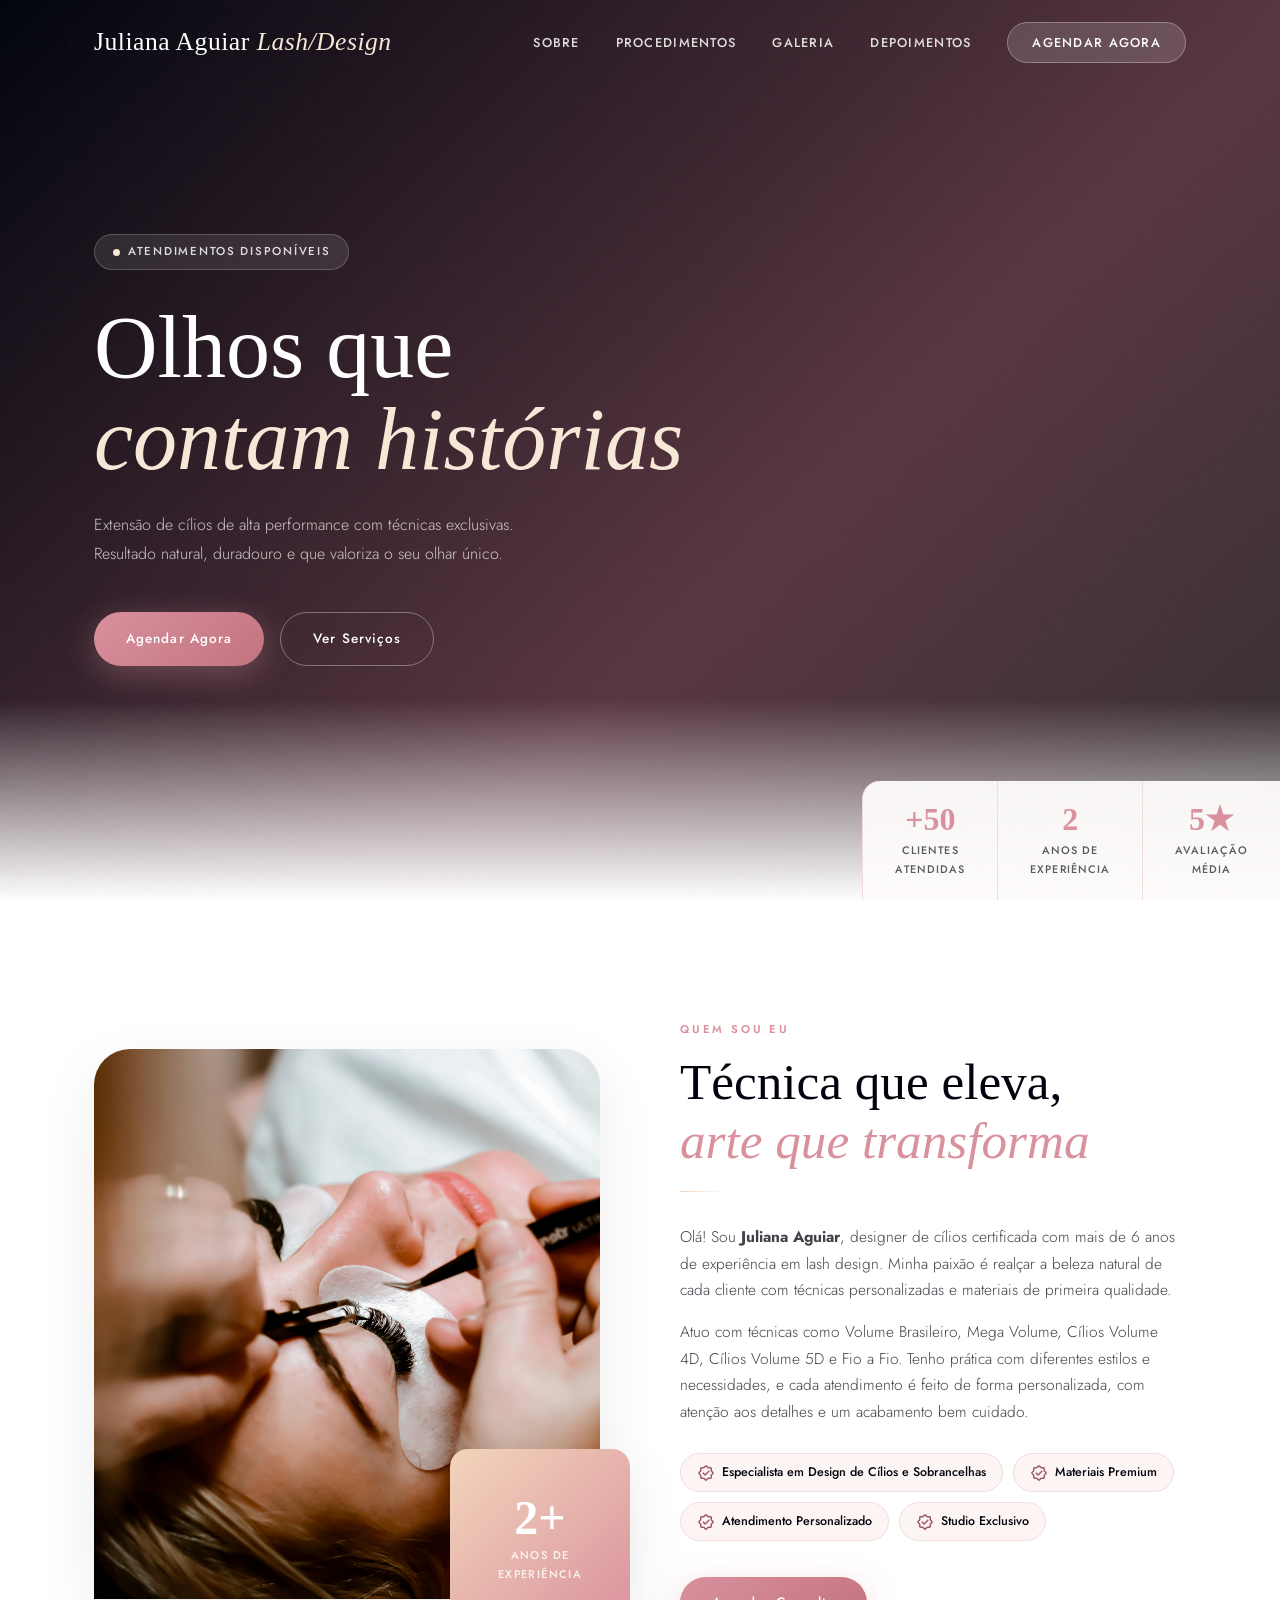
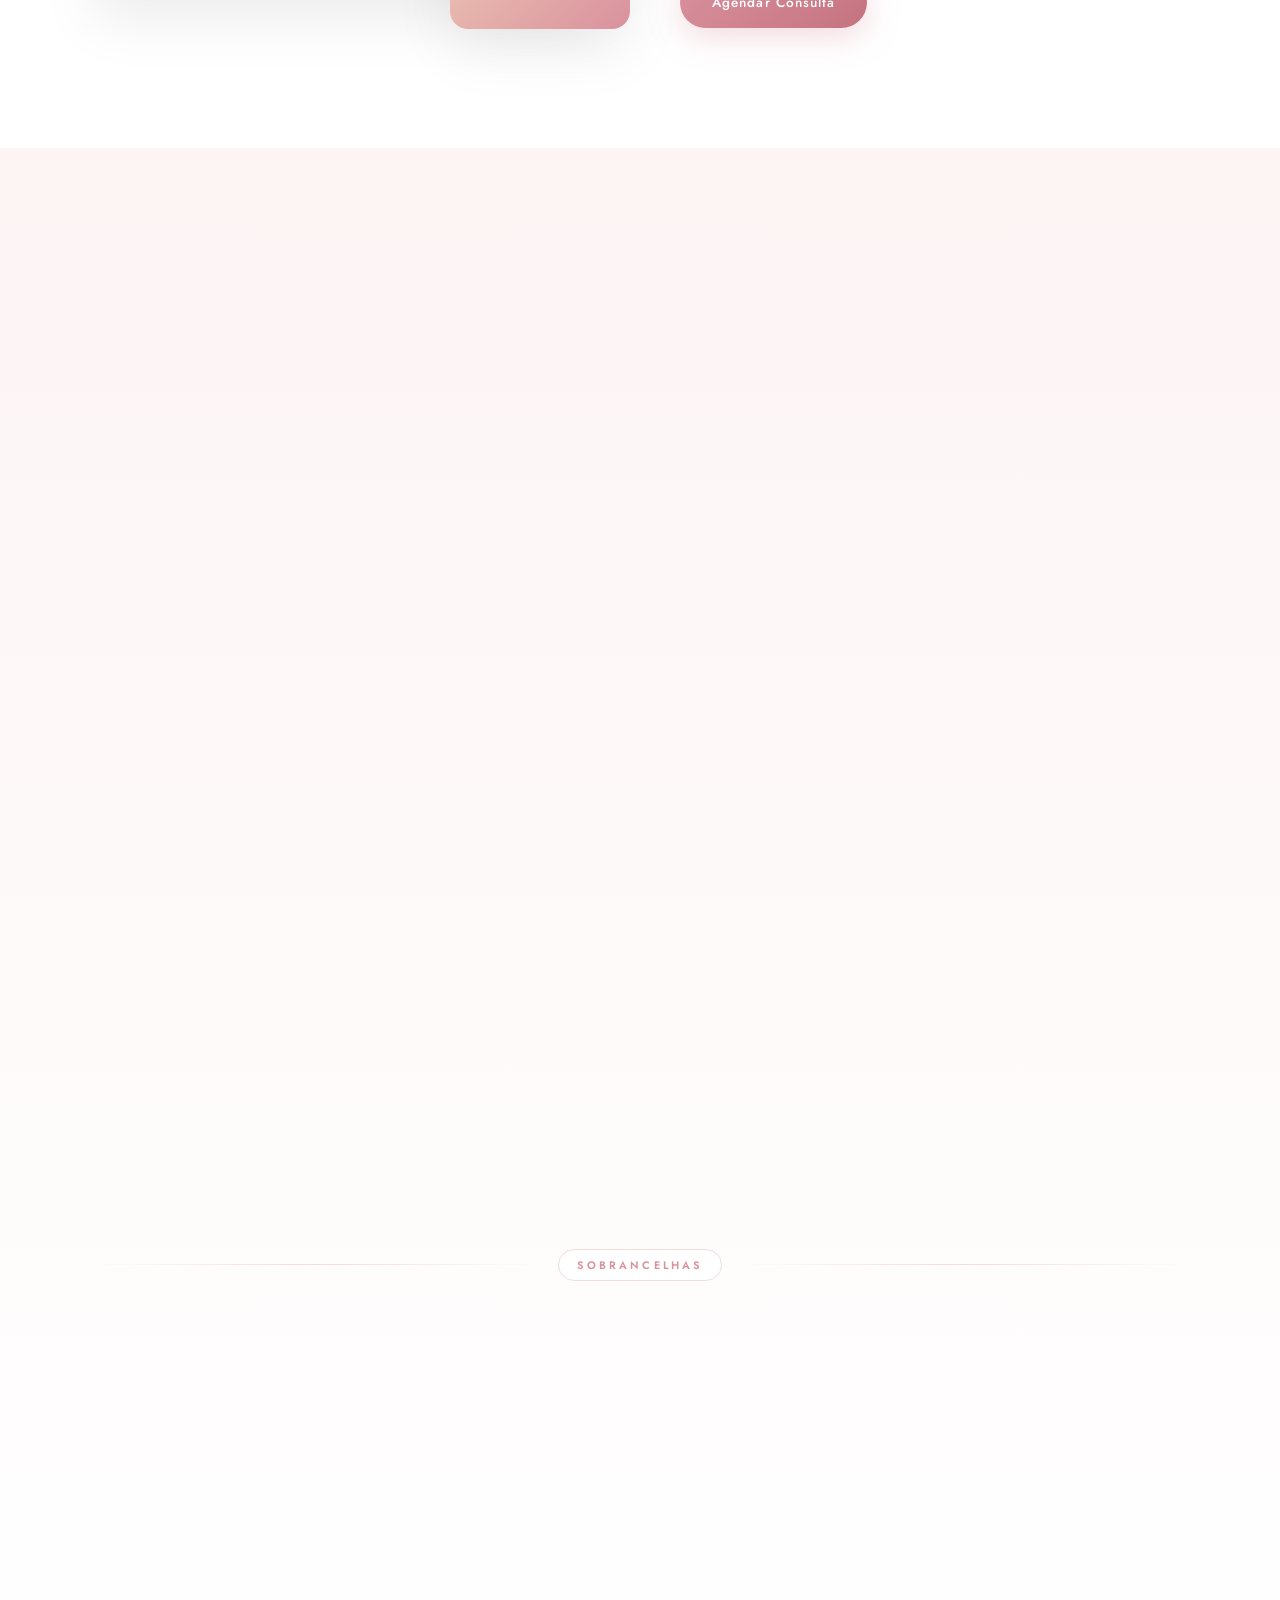
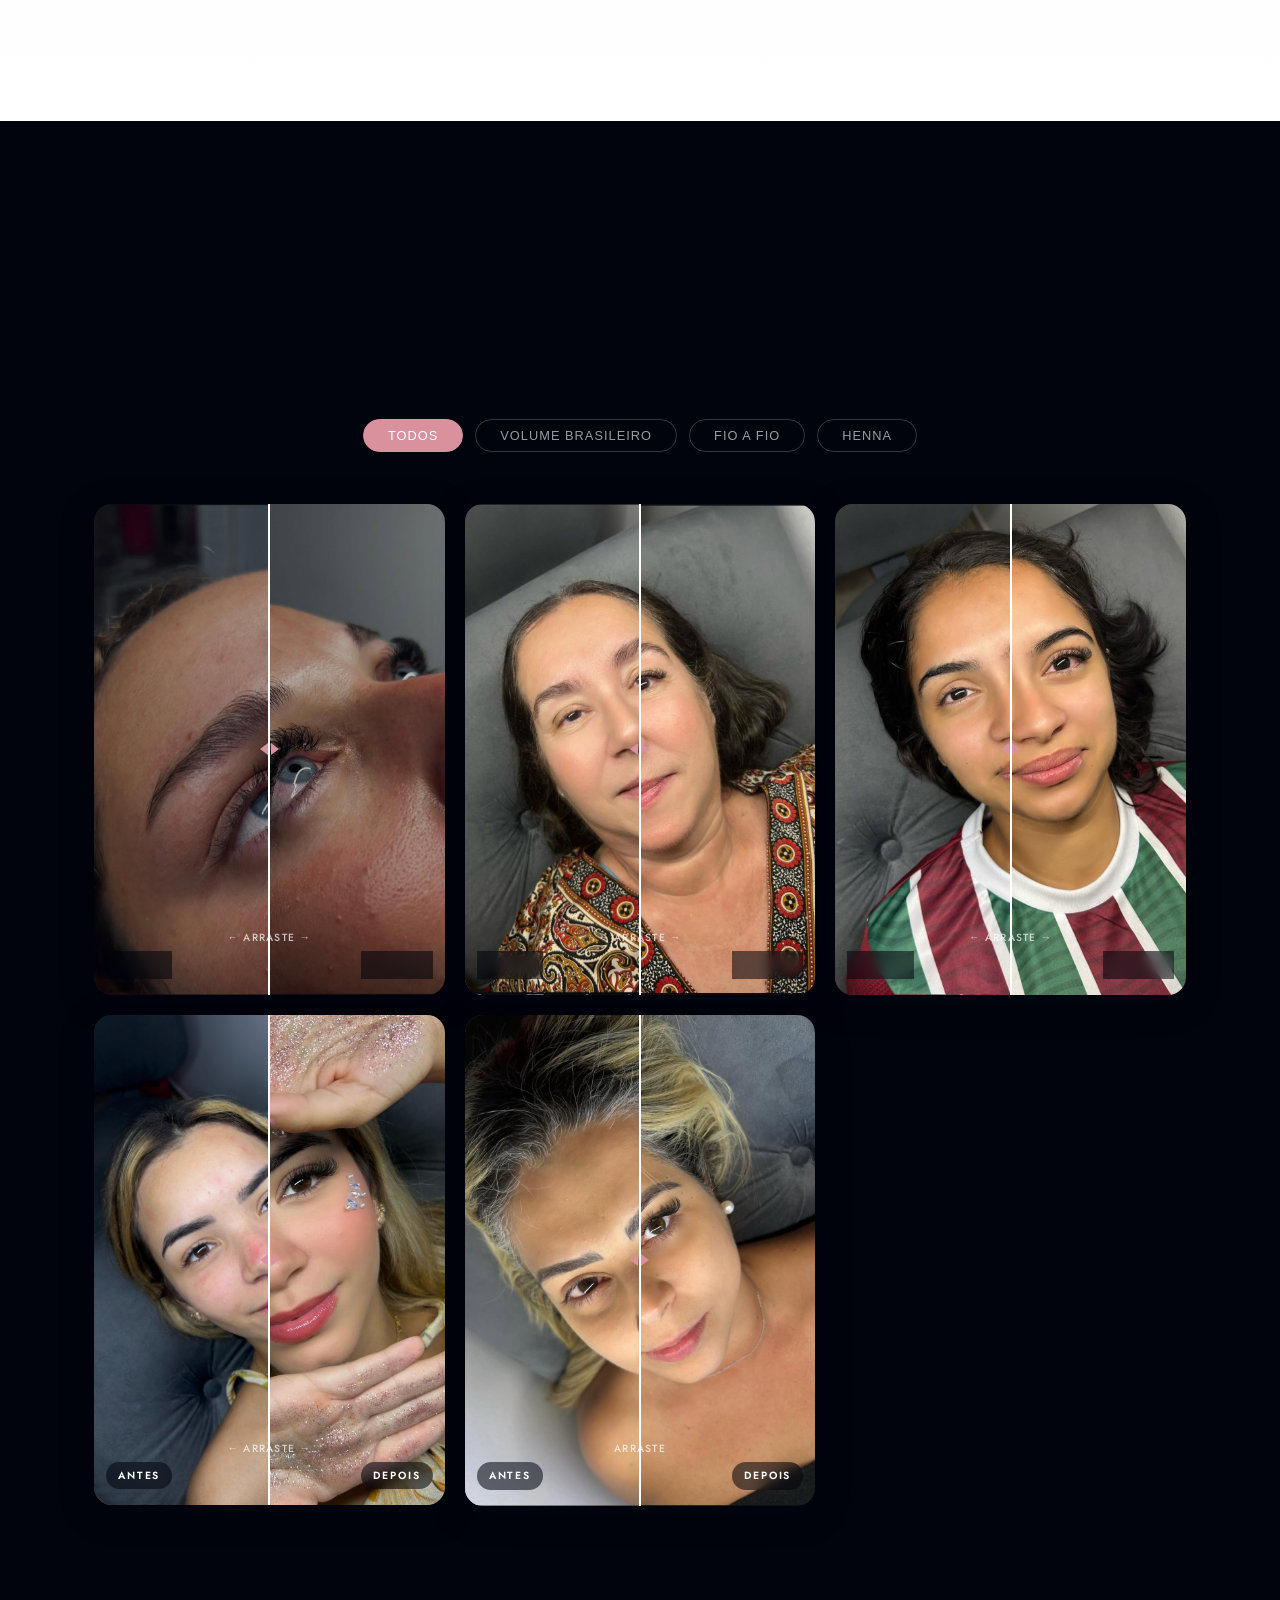
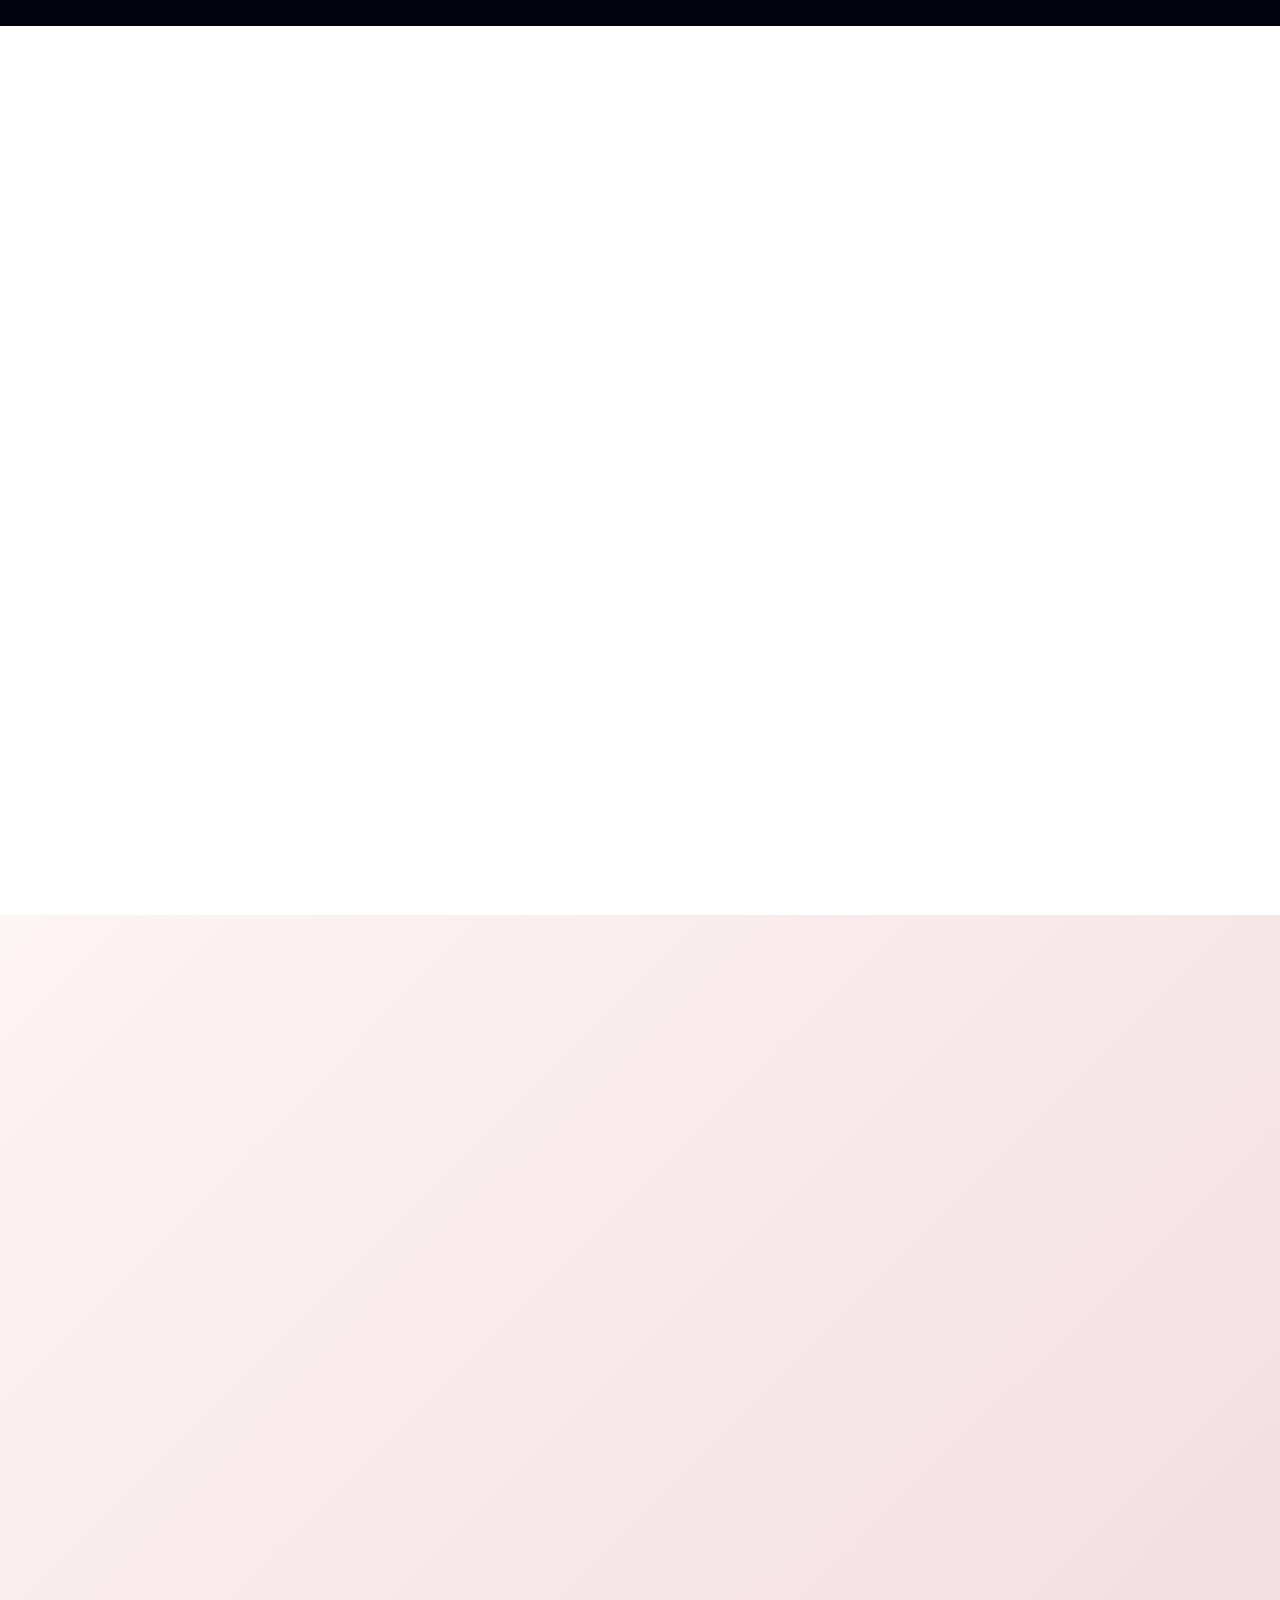
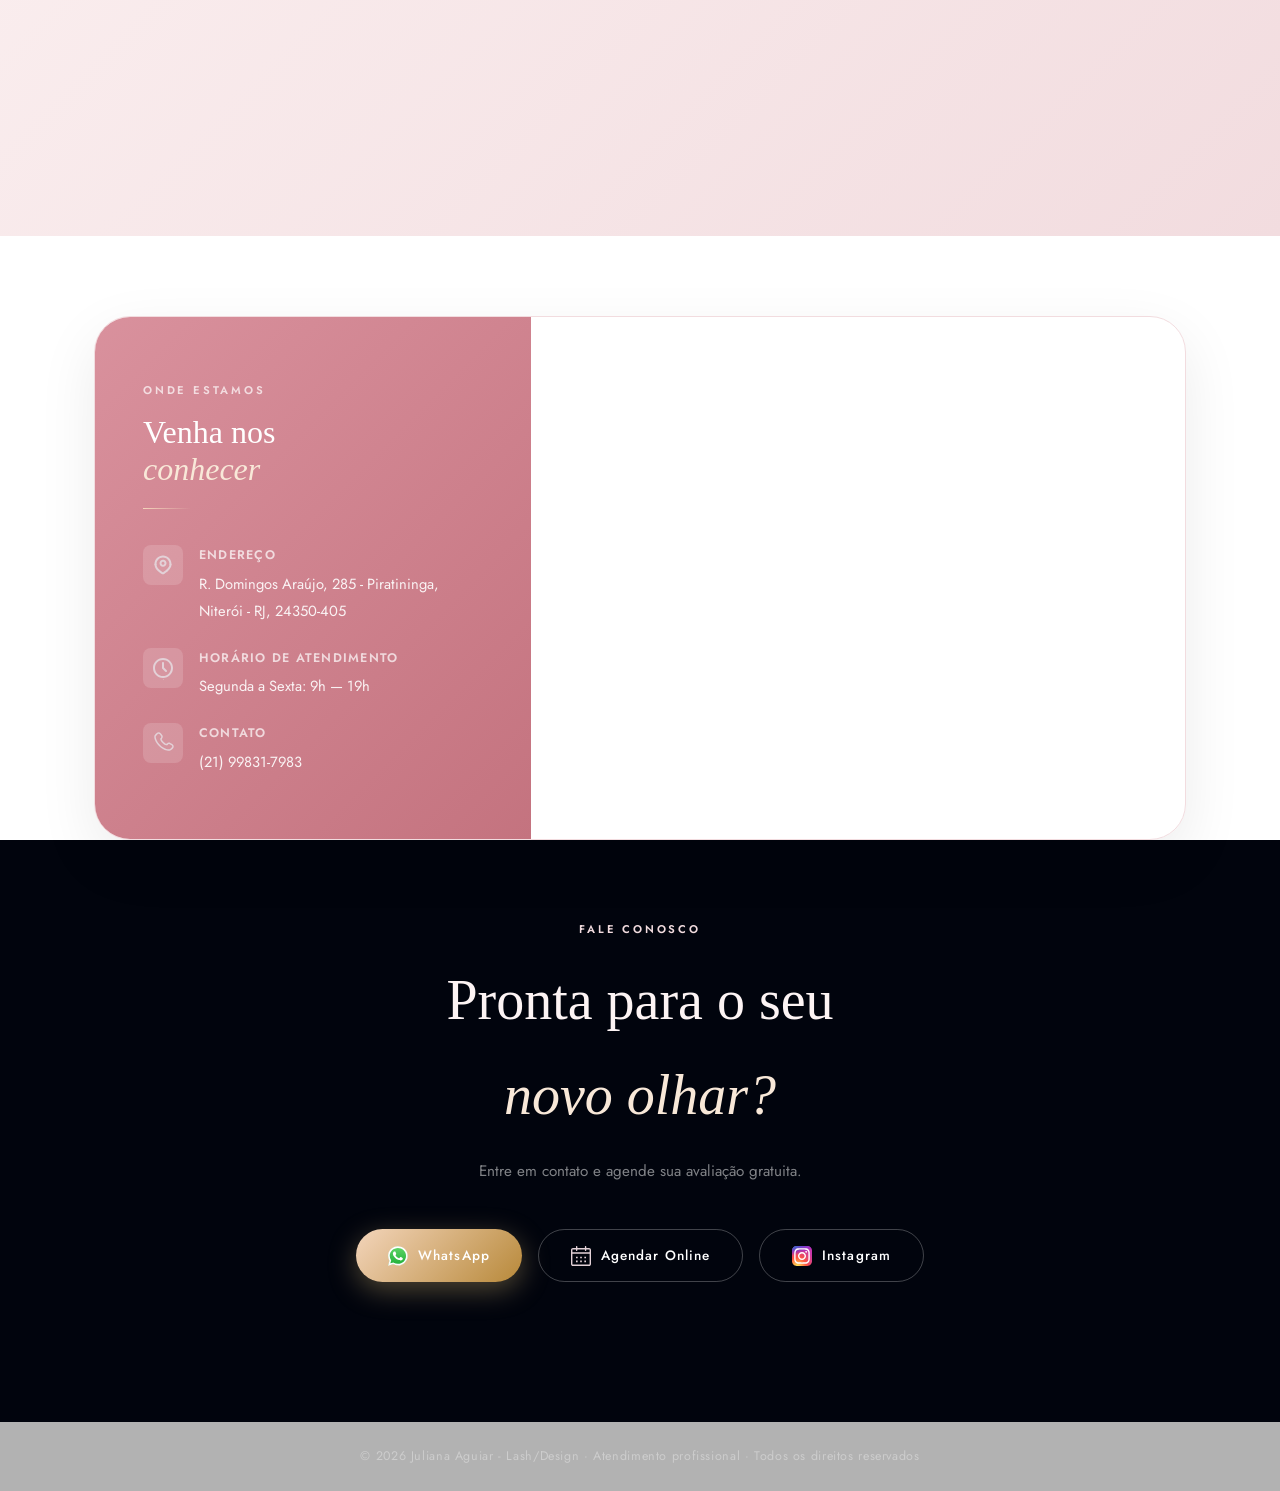
==== index.html @ aa2259b9 "Posicionando arquivos na raiz do projeto" ====
<!DOCTYPE html>
<html lang="pt-BR">
<head>
  <meta charset="UTF-8" />
  <meta name="viewport" content="width=device-width, initial-scale=1.0" />

  <!-- SEO Básico -->
  <title>Juliana Aguiar - Lash/Design</title>
  <meta name="description" content="Especialista em lash design premium. Extensão de cílios com técnicas avançadas, atendimento personalizado e resultados naturais e duradouros. Agende agora." />
  <meta name="keywords" content="extensão de cílios, lash design, lash lift, volume brasileiro, fio a fio, designer de cílios, São Paulo" />
  <meta name="author" content="Juliana Aguiar" />

  <!-- Open Graph -->
  <meta property="og:title" content="Juliana Aguiar - Lash/Design" />
  <meta property="og:description" content="Desperte o melhor dos seus olhares. Técnicas avançadas, resultado natural e duradouro." />
  <meta property="og:type" content="website" />

  <!-- Favicon emoji -->
  <link rel="icon" href="assets/favicon/logo.png" type="image/x-icon">


  <!-- Styles -->
  <link rel="stylesheet" href="styles.css" />
</head>
<body>

  <!-- =========================================================
       NAVIGATION
  ========================================================== -->
  <nav id="navbar" role="navigation" aria-label="Menu principal">
    <div class="container">
      <div class="nav-inner">

        <a href="#hero" class="nav-logo" aria-label="Juliana Aguiar - Início">
          Juliana Aguiar <span>Lash/Design</span>
        </a>

        <!-- Desktop links -->
        <ul class="nav-links" role="list">
          <li><a href="#sobre">Sobre</a></li>
          <li><a href="#procedimentos">Procedimentos</a></li>
          <li><a href="#galeria">Galeria</a></li>
          <li><a href="#depoimentos">Depoimentos</a></li>
          <li><a href="#agendamento" class="nav-cta">Agendar Agora</a></li>
        </ul>

        <!-- Hamburger -->
        <button class="nav-hamburger" aria-label="Abrir menu" aria-expanded="false" id="hamburger">
          <span></span>
          <span></span>
          <span></span>
        </button>

      </div>
    </div>
  </nav>

  <!-- Mobile menu overlay -->
  <nav class="nav-mobile" id="navMobile" aria-label="Menu mobile" role="dialog">
    <a href="#sobre" class="mobile-link">Sobre</a>
    <a href="#procedimentos" class="mobile-link">Procedimentos</a>
    <a href="#galeria" class="mobile-link">Galeria</a>
    <a href="#depoimentos" class="mobile-link">Depoimentos</a>
    <a href="#agendamento" class="mobile-link">Agendar</a>
    <a href="#contato" class="mobile-link">Contato</a>
  </nav>

  <!-- =========================================================
       HERO
  ========================================================== -->
  <section id="hero" role="banner">
    <div class="hero-bg" aria-hidden="true"></div>

    <div class="container" style="width:100%">
      <div class="hero-content">

        <div class="hero-badge">
          <span class="hero-badge-dot" aria-hidden="true"></span>
          <span>Atendimentos disponíveis</span>
        </div>

        <h1 class="hero-title">
          Olhos que
          <em>contam histórias</em>
        </h1>

        <p class="hero-sub">
          Extensão de cílios de alta performance com técnicas exclusivas.
          Resultado natural, duradouro e que valoriza o seu olhar único.
        </p>

        <div class="hero-actions">
          <a href="#agendamento" class="btn btn-primary">
             Agendar Agora
          </a>
          <a href="#procedimentos" class="btn btn-outline" style="color:#fff;border-color:rgba(255,255,255,0.35)">
            Ver Serviços
          </a>
        </div>
      </div>
    </div>

    <!-- Stats -->
    <div class="hero-stats" aria-label="Números da profissional">
      <div class="hero-stat">
        <span class="hero-stat-num">+50</span>
        <span class="hero-stat-label">Clientes<br>Atendidas</span>
      </div>
      <div class="hero-stat">
        <span class="hero-stat-num">2</span>
        <span class="hero-stat-label">Anos de<br>Experiência</span>
      </div>
      <div class="hero-stat">
        <span class="hero-stat-num">5★</span>
        <span class="hero-stat-label">Avaliação<br>Média</span>
      </div>
    </div>
  </section>
      
  <!-- =========================================================
       SOBRE
  ========================================================== -->
  <section id="sobre" aria-labelledby="sobre-title">
    <div class="container">
      <div class="about-grid">

        <!-- Image -->
        <div class="about-image-wrap reveal-left">
          <img
            class="about-img-main"
            src="assets/images/hayley-kim-studios-sRSRuxkOuzI-unsplash.jpg"
            alt="Procedimento de extensão de cílios"
            loading="lazy"
            onerror="this.style.background='linear-gradient(135deg,#E8B4C0,#EDE1D8)';this.removeAttribute('src')"
          />
          <div class="about-img-accent" aria-label="6 anos de experiência">
            <span class="num">2+</span>
            <span class="lbl">Anos de<br>Experiência</span>
          </div>
        </div>

        <!-- Text -->
        <div class="about-text reveal-right">
          <span class="section-label">Quem sou eu</span>
          <h2 class="section-title" id="sobre-title">
            Técnica que eleva,<br><em>arte que transforma</em>
          </h2>
          <div class="gold-line"></div>
          <p>
            Olá! Sou <strong>Juliana Aguiar</strong>, designer de cílios certificada com mais de 6 anos
            de experiência em lash design. Minha paixão é realçar a beleza natural de cada cliente
            com técnicas personalizadas e materiais de primeira qualidade.
          </p>
          <p>
            Atuo com técnicas como Volume Brasileiro, Mega Volume, Cílios Volume 4D, Cílios Volume 5D e Fio a Fio.
            Tenho prática com diferentes estilos e necessidades, e cada atendimento é feito de forma personalizada,
            com atenção aos detalhes e um acabamento bem cuidado.
          </p>

          <div class="about-badges">
            <span class="about-badge">
              <span class="about-badge-icon">
                <img src="assets/icons/certificate.svg" alt="Certificada">
              </span>
              Especialista em Design de Cílios e Sobrancelhas
            </span>

            <span class="about-badge">
              <span class="about-badge-icon">
                <img src="assets/icons/certificate.svg" alt="Vegano">
              </span>
              Materiais Premium
            </span>

            <span class="about-badge">
              <span class="about-badge-icon">
                <img src="assets/icons/certificate.svg" alt="Premium">
              </span>
              Atendimento Personalizado
            </span>

            <span class="about-badge">
              <span class="about-badge-icon">
                <img src="assets/icons/certificate.svg" alt="Localização">
              </span>
              Studio Exclusivo
            </span>
          </div>

          <a href="#agendamento" class="btn btn-primary">
            Agendar Consulta
          </a>
        </div>

      </div>
    </div>
  </section>

  <!-- =========================================================
       PROCEDIMENTOS
  ========================================================== -->
  <section id="procedimentos" aria-labelledby="proc-title">
    <div class="container">

      <div class="procedures-header reveal">
        <span class="section-label">Serviços</span>
        <h2 class="section-title" id="proc-title">
          Técnicas que<br><em>revelam beleza</em>
        </h2>
        <div class="gold-line center"></div>
        <p style="color:var(--muted);font-size:.93rem">
          Cada serviço é adaptado ao seu tipo de cílio e ao resultado que você deseja.
        </p>
      </div>

      <div class="procedures-grid">

        <!-- Card 1 -->
        <article class="proc-card reveal delay-1">
          <span class="proc-icon">🪄</span>
          <h3 class="proc-name">Fio a Fio</h3>
          <p class="proc-desc">
            Um fio em cada cílio natural, proporcionando alongamento sutil e acabamento natural.
          </p>
          <span class="proc-duration">⏱ 90 — 120 min</span>
          <span class="proc-price"><small>A partir de</small> R$ 80</span>
        </article>

        <!-- Card 2 — Destaque -->
        <article class="proc-card featured reveal delay-2">
          <span class="proc-icon">🌟</span>
          <h3 class="proc-name">Volume Brasileiro</h3>
          <p class="proc-desc">
            Leques leves que criam volume na medida certa, com efeito natural e elegante.
          </p>
          <span class="proc-duration">⏱ 120 — 150 min</span>
          <span class="proc-price"><small>A partir de</small> R$ 90</span>
        </article>

        <!-- Card 3 -->
        <article class="proc-card reveal delay-3">
          <span class="proc-icon">✨</span>
          <h3 class="proc-name">Cílios Volume 4D</h3>
          <p class="proc-desc">
            Técnica 4D que cria mais volume sem pesar, deixando o olhar mais expressivo.
          </p>
          <span class="proc-duration">⏱ 150 — 180 min</span>
          <span class="proc-price"><small>A partir de</small> R$ 110</span>
        </article>

        <!-- Card 4 -->
        <article class="proc-card reveal delay-2">
          <span class="proc-icon">🌿</span>
          <h3 class="proc-name">Cílios Volume 5D</h3>
          <p class="proc-desc">
            Leques 5D que proporcionam mais volume e definição, mantendo leveza e conforto.
          </p>
          <span class="proc-duration">⏱ 60 — 80 min</span>
          <span class="proc-price"><small>A partir de</small> R$ 120</span>
        </article>

                <!-- ── Divisor: Sobrancelhas ── -->
        <div class="proc-separator" aria-hidden="true">
          <div class="proc-separator-line"></div>
          <span class="proc-separator-label">Sobrancelhas</span>
          <div class="proc-separator-line"></div>
        </div>

        <!-- Card 5 -->
        <article class="proc-card reveal delay-3">
          <span class="proc-icon">🔄</span>
          <h3 class="proc-name">Design Simples</h3>
          <p class="proc-desc">
            Modelagem e limpeza das sobrancelhas para um visual natural e bem definido.
          </p>
          <span class="proc-duration">⏱ 60 — 90 min</span>
          <span class="proc-price"><small>A partir de</small> R$ 30</span>
        </article>

        <!-- Card 6 -->
        <article class="proc-card reveal delay-4">
          <span class="proc-icon">🖤</span>
          <h3 class="proc-name">Design com henna</h3>
          <p class="proc-desc">
            Aplicação de henna para preencher falhas e realçar o formato das sobrancelhas.
          </p>
          <span class="proc-duration">⏱ 30 — 45 min</span>
          <span class="proc-price"><small>A partir de</small> R$ 40</span>
        </article>

      </div>
    </div>
  </section>

  <!-- =========================================================
       GALERIA
  ========================================================== -->
  <section id="galeria" aria-labelledby="gallery-title">
    <div class="container">

      <div class="gallery-header reveal">
        <span class="section-label">Portfólio</span>
        <h2 class="section-title" id="gallery-title">
          Trabalhos <em>Realizados</em>
        </h2>
        <div class="gold-line center"></div>
      </div>

      <div class="gallery-tabs reveal" role="tablist">
        <button class="gallery-tab active" role="tab" aria-selected="true" data-filter="todos">Todos</button>
        <button class="gallery-tab" role="tab" aria-selected="false" data-filter="volume">Volume Brasileiro</button>
        <button class="gallery-tab" role="tab" aria-selected="false" data-filter="fiof">Fio a Fio</button>
        <button class="gallery-tab" role="tab" aria-selected="false" data-filter="henna">Henna</button>
      </div>

          <div class="compare-grid" id="galleryGrid">

            <div class="compare-item reveal" data-category="volume">
              <img class="compare-after"  src="assets/portfolio/lash-01-depois.jpg" alt="Depois" />
              <div class="compare-before-wrap">
                <img class="compare-before" src="assets/portfolio/lash-01-antes.jpg" alt="Antes" />
              </div>
              <div class="compare-handle"><div class="compare-handle-btn"></div></div>
              <span class="compare-label compare-label-before">Antes</span>
              <span class="compare-label compare-label-after">Depois</span>
              <span class="compare-hint">← arraste →</span>
            </div>

            <div class="compare-item reveal delay-1" data-category="fiof">
              <img class="compare-after"  src="assets/portfolio/lash-02-depois.jpg" alt="Depois" />
              <div class="compare-before-wrap">
                <img class="compare-before" src="assets/portfolio/lash-02-antes.jpg" alt="Antes" />
              </div>
              <div class="compare-handle"><div class="compare-handle-btn"></div></div>
              <span class="compare-label compare-label-before">Antes</span>
              <span class="compare-label compare-label-after">Depois</span>
              <span class="compare-hint">← arraste →</span>
            </div>

            <div class="compare-item reveal delay-2" data-category="fiof">
              <img class="compare-after"  src="assets/portfolio/lash-03-depois.jpg" alt="Depois" />
              <div class="compare-before-wrap">
                <img class="compare-before" src="assets/portfolio/lash-03-antes.jpg" alt="Antes" />
              </div>
              <div class="compare-handle"><div class="compare-handle-btn"></div></div>
              <span class="compare-label compare-label-before">Antes</span>
              <span class="compare-label compare-label-after">Depois</span>
              <span class="compare-hint">← arraste →</span>
            </div>

            <div class="compare-item reveal delay-1" data-category="fiof">
              <img class="compare-after"  src="assets/portfolio/lash-04-depois.jpg" alt="Depois" />
              <div class="compare-before-wrap">
                <img class="compare-before" src="assets/portfolio/lash-04-antes.jpg" alt="Antes" />
              </div>
              <div class="compare-handle"><div class="compare-handle-btn"></div></div>
              <span class="compare-label compare-label-before">Antes</span>
              <span class="compare-label compare-label-after">Depois</span>
              <span class="compare-hint">← arraste →</span>
            </div>

            <div class="compare-item reveal delay-2" data-category="volume">
              <img class="compare-after" src="assets/portfolio/lash-06-depois.jpg" alt="Depois" />
              <div class="compare-before-wrap">
                <img class="compare-before" src="assets/portfolio/lash-06-antes.jpg" alt="Antes" />
              </div>
              <div class="compare-handle"><div class="compare-handle-btn"></div></div>
              <span class="compare-label compare-label-before">Antes</span>
              <span class="compare-label compare-label-after">Depois</span>
              <span class="compare-hint">arraste</span>
            </div>

          </div>
        </div>

      </div>
    </div>
  </section>

  <!-- =========================================================
       DEPOIMENTOS
  ========================================================== -->
  <section id="depoimentos" aria-labelledby="dep-title">
    <div class="container">

      <div class="testimonials-header reveal">
        <span class="section-label">Depoimentos</span>
        <h2 class="section-title" id="dep-title">
          O que nossas<br><em>clientes dizem</em>
        </h2>
        <div class="gold-line center"></div>
      </div>

      <div class="testimonials-track">

        <article class="testi-card reveal delay-1">
          <div class="testi-quote" aria-hidden="true">"</div>
          <p class="testi-text">
            Juliana transformou meu olhar completamente! O Volume Brasileiro ficou perfeito,
            super natural e duradouro. Já são 3 anos sendo cliente e não consigo imaginar
            ficar sem!
          </p>
          <footer class="testi-footer">
            <div class="testi-avatar" aria-label="Avatar de Camila">C</div>
            <div>
              <strong class="testi-name">Camila Rodrigues</strong>
              <div class="testi-stars" aria-label="5 estrelas">★★★★★</div>
            </div>
          </footer>
        </article>

        <article class="testi-card reveal delay-2">
          <div class="testi-quote" aria-hidden="true">"</div>
          <p class="testi-text">
            Atendimento impecável e resultado que durou mais de 4 semanas! O ambiente
            é lindo, higiênico e a Juliana é extremamente cuidadosa e detalhista.
            Super indico para todas!
          </p>
          <footer class="testi-footer">
            <div class="testi-avatar" aria-label="Avatar de Mariana">M</div>
            <div>
              <strong class="testi-name">Mariana Fonseca</strong>
              <div class="testi-stars" aria-label="5 estrelas">★★★★★</div>
            </div>
          </footer>
        </article>

        <article class="testi-card reveal delay-3">
          <div class="testi-quote" aria-hidden="true">"</div>
          <p class="testi-text">
            Fiz o Volume Brasileiro e amei! Acordar já com os cílios curvados é incrível.
            A Juliana entendeu exatamente o que eu queria. Profissional incrível,
            recomendo de olhos fechados!
          </p>
          <footer class="testi-footer">
            <div class="testi-avatar" aria-label="Avatar de Beatriz">B</div>
            <div>
              <strong class="testi-name">Beatriz Almeida</strong>
              <div class="testi-stars" aria-label="5 estrelas">★★★★★</div>
            </div>
          </footer>
        </article>

      </div>
    </div>
  </section>

  <!-- =========================================================
       AGENDAMENTO
  ========================================================== -->
  <section id="agendamento" aria-labelledby="form-title">
    <div class="container">
      <div class="booking-grid">

        <!-- Info -->
        <div class="booking-info reveal-left">
          <span class="section-label">Agendamento</span>
          <h2 class="section-title">
            Pronta para<br><em>se transformar?</em>
          </h2>
          <div class="gold-line"></div>

          <div class="booking-perks">
            <div class="booking-perk">
            <div class="perk-icon" aria-hidden="true">
              <img src="assets/icons/diamond.svg" alt="Ícone diamante">
            </div>
              <div class="perk-body">
                <strong>Materiais Premium</strong>
                <span>Fios certificados de alta qualidade e cola hipoalergênica</span>
              </div>
            </div>
            <div class="booking-perk">
              <div class="perk-icon" aria-hidden="true">
                <img src="assets/icons/clean.svg" alt="">
              </div>
              <div class="perk-body">
                <strong>Ambiente Higienizado</strong>
                <span>Studio esterilizado com protocolos rigorosos de limpeza</span>
              </div>
            </div>
            <div class="booking-perk">              
              <div class="perk-icon" aria-hidden="true">
                <img src="assets/icons/flash1.svg" alt="">
              </div>
              <div class="perk-body">
                <strong>Confirmação Rápida</strong>
                <span>Você receberá confirmação por WhatsApp em até 2 horas</span>
              </div>
            </div>
            <div class="booking-perk">
              <div class="perk-icon" aria-hidden="true">
                <img src="assets/icons/loop2.svg" alt="">
              </div>
              <div class="perk-body">
                <strong>Reagendamento Fácil</strong>
                <span>Cancele ou reagende com até 24h de antecedência sem custo</span>
              </div>
            </div>
          </div>
        </div>

        <!-- Form -->
        <div class="booking-form-wrap reveal-right">

          <div class="form-content">
            <h3 class="form-title">Solicitar <em>Agendamento</em></h3>

            <form id="bookingForm" novalidate aria-label="Formulário de agendamento">

              <div class="form-group">
                <label for="name">Nome Completo</label>
                <input type="text" id="name" name="name" placeholder="Seu nome" autocomplete="name" />
                <span class="field-error" id="name-error">Por favor, insira seu nome.</span>
              </div>

              <div class="form-group">
                <label for="service">Procedimento</label>
<select id="service" name="service" required>
                  <option value="">Selecione um serviço...</option>
                  <optgroup label="— Cílios">
                    <option value="fio-a-fio">Fio a Fio — a partir de R$ 80</option>
                    <option value="volume-brasileiro">Volume Brasileiro — a partir de R$ 90</option>
                    <option value="cilios-volume-4d">Cílios Volume 4D — a partir de R$ 110</option>
                    <option value="cilios-volume-5d">Cílios Volume 5D — a partir de R$ 120</option>
                  </optgroup>
                  <optgroup label="— Sobrancelhas">
                    <option value="design-simples">Design Simples — a partir de R$ 30</option>
                    <option value="design-com-henna">Design com henna — a partir de R$ 40</option>
                  </optgroup>
                </select>
                <span class="field-error" id="service-error">Selecione um procedimento.</span>
              </div>

              <div class="form-row">
                <div class="form-group">
                  <label for="date">Data Desejada</label>
<input type="date" id="date" name="date" required />
                  <span class="field-error" id="date-error">Selecione uma data válida.</span>
                </div>
                <div class="form-group">
                  <label for="time">Horário</label>
<select id="time" name="time" required>
                    <option value="">Selecione...</option>
                    <option value="09:00">09:00</option>
                    <option value="10:00">10:00</option>
                    <option value="11:00">11:00</option>
                    <option value="13:00">13:00</option>
                    <option value="14:00">14:00</option>
                    <option value="15:00">15:00</option>
                    <option value="16:00">16:00</option>
                    <option value="17:00">17:00</option>
                    <option value="18:00">18:00</option>
                    <option value="19:00">19:00</option>
                  </select>
                  <span class="field-error" id="time-error">Selecione um horário.</span>
                </div>
              </div>

              <div class="form-group">
                <label for="notes">Observações (opcional)</label>
                <textarea id="notes" name="notes" placeholder="Alguma informação adicional, alergia ou dúvida..."></textarea>
              </div>

              <button type="submit" class="btn btn-primary form-submit">
                Solicitar Agendamento
              </button>

            </form>
          </div>

          <!-- Success message (hidden by default) -->
          <div class="form-success" id="formSuccess" aria-live="polite">
            <span class="success-icon">🎉</span>
            <h3 class="success-title">Solicitação Enviada!</h3>
            <p class="success-sub">
              Recebemos seu agendamento com sucesso.<br>
              Você receberá a confirmação via WhatsApp em até <strong>2 horas</strong>.<br><br>
              Nos vemos em breve! 
            </p>
            <br><br>
            <a href="#" class="btn btn-outline" id="resetForm">Fazer outro agendamento</a>
          </div>

        </div>
      </div>
    </div>
  </section>

  <!-- =========================================================
       LOCALIZAÇÃO
  ========================================================== -->
  <section id="localizacao" aria-labelledby="loc-title">
    <div class="container">
      <div class="location-grid reveal">

        <div class="location-info">
          <span class="section-label">Onde Estamos</span>
          <h2 class="section-title" id="loc-title">
            Venha nos<br><em>conhecer</em>
          </h2>
          <div class="gold-line"></div>

          <div class="location-items">
            <div class="location-item">
              <div class="loc-icon" aria-hidden="true">
                <img src="assets/icons/location.svg" alt="Ícone diamante">
              </div>
              <div class="loc-body">
                <strong>Endereço</strong>
                <span>R. Domingos Araújo, 285 - Piratininga, Niterói - RJ, 24350-405</span>
              </div>
            </div>
            <div class="location-item">
              <div class="loc-icon" aria-hidden="true">
                <img src="assets/icons/clock.svg" alt="Ícone diamante">
              </div>
              <div class="loc-body">
                <strong>Horário de Atendimento</strong>
                <span>Segunda a Sexta: 9h — 19h</span>
              </div>
            </div>
            <div class="location-item">
              <div class="loc-icon" aria-hidden="true">
                <img src="assets/icons/phone.svg" alt="Ícone diamante">
              </div>
              <div class="loc-body">
                <strong>Contato</strong>
                <span>(21) 99831-7983</span>
              </div>
            </div>
          </div>
        </div>

        <!-- Google Maps Embed -->
        <div class="map-wrap">
            <iframe src="https://www.google.com/maps/embed?pb=!1m18!1m12!1m3!1d1950.7342241270107!2d-43.05734397482996!3d-22.9446579977495!2m3!1f0!2f0!3f0!3m2!1i1024!2i768!4f13.1!3m3!1m2!1s0x998661aa08d4c7%3A0x7ba5d34571c7ed80!2sR.%20Domingos%20Ara%C3%BAjo%2C%20285%20-%20Piratininga%2C%20Niter%C3%B3i%20-%20RJ%2C%2024350-405!5e0!3m2!1spt-BR!2sbr!4v1777213009344!5m2!1spt-BR!2sbr" width="600" height="450" style="border:0;" allowfullscreen="" loading="lazy" referrerpolicy="no-referrer-when-downgrade"></iframe> 
        </div>

      </div>
    </div>
  </section>

  <!-- =========================================================
       CONTATO / FOOTER CTA
  ========================================================== -->
  <section id="contato" aria-labelledby="contact-title">
    <div class="container">

      <span class="section-label" style="color:var(--rose-light)">Fale Conosco</span>
      <h2 class="contact-title reveal" id="contact-title">
        Pronta para o seu<br><em>novo olhar?</em>
      </h2>
      <p class="contact-sub reveal delay-1">
        Entre em contato e agende sua avaliação gratuita.
      </p>

      <div class="contact-actions reveal delay-2">
        <a
          href="https://wa.me/5521998317983?text=Olá%20Juliana!%20Gostaria%20de%20agendar%20um%20horário."
          class="btn btn-gold"
          target="_blank"
          rel="noopener noreferrer"
          aria-label="Contatar via WhatsApp"
        >
          <img src="assets/icons/whatsapp.svg" alt="" class="icon">
          WhatsApp
        </a>
        <a href="#agendamento" class="btn btn-outline" style="color:#fff;border-color:rgba(255,255,255,0.25)">
          <img src="assets/icons/date.svg" alt="" class="icon">
          Agendar Online
        </a>
        <a href="https://www.instagram.com/lashjulianaasaguiar?igsh=MW1mbWgxZDdpbm54cQ==" 
          class="btn btn-outline" 
          style="color:#fff;border-color:rgba(255,255,255,0.25)" 
          target="_blank" 
          rel="noopener noreferrer">

          <img src="assets/icons/instagram.svg" alt="" class="icon">
          Instagram
        </a>
      </div>
    </div>
  </section>

  <!-- Footer -->
  <footer role="contentinfo">
    <p class="footer-copy">
      © 2026 Juliana Aguiar - Lash/Design · Atendimento profissional · Todos os direitos reservados
    </p>
  </footer>

  <!-- Script -->
  <script src="script.js"></script>
</body>
</html>
---- styles.css ----
/* ============================================================
   LASH BY ISABELLE — Styles.css
   Design: Luxury Refined | Soft Femininity + Modern Edge
   Palette: Deep Rose · Cream · Champagne Gold · Warm White
   Fonts: Cormorant Garant (display) + Jost (body)
   ============================================================ */

/* ── Google Fonts ── */
@import url('https://fonts.googleapis.com/css2?family=Cormorant+Garant:ital,wght@0,300;0,400;0,600;1,300;1,400&family=Jost:wght@300;400;500;600&display=swap');

/* ── CSS Variables ── */
:root {
  --rose:       #d9919d;  /* rosa principal */
  --rose-light: #f2dcdf;  /* rosa claro */
  --rose-deep:  #c4737f;  /* rosa escuro (gradientes) */
  --gold:       #f3d5bb;  /* pêssego/quente */
  --gold-light: #f8e8d8;  /* pêssego claro */
  --cream:      #fdf4f4;  /* fundo suave */
  --cream-deep: #f2dcdf;  /* divisores e bordas */
  --white:      #ffffff;  /* branco puro */
  --charcoal:   #01040d;  /* preto/escuro */
  --muted:      #7a4f57;  /* texto secundário — rose escuro legível */
  --muted-light: #d9a7a8; /* apenas decorativo, não usar em texto corrido */

  --font-display: 'Cormorant Garant', Georgia, serif;
  --font-body:    'Jost', sans-serif;

  --radius-sm:  8px;
  --radius-md:  18px;
  --radius-lg:  36px;
  --transition: 0.4s cubic-bezier(0.25, 0.46, 0.45, 0.94);
  --shadow-soft: 0 8px 40px rgba(217, 145, 157, 0.12);
  --shadow-card: 0 20px 60px rgba(1, 4, 13, 0.08);
}

/* ── Reset & Base ── */
*, *::before, *::after { box-sizing: border-box; margin: 0; padding: 0; }

html {
  scroll-behavior: smooth;
  font-size: 16px;
  overflow-x: hidden; /* fix: elimina a linha branca lateral no mobile */
  max-width: 100%;
}

body {
  font-family: var(--font-body);
  background-color: var(--white);
  color: var(--charcoal);
  overflow-x: hidden;
  max-width: 100%;
  line-height: 1.7;
}

/* Grain overlay for texture */
body::before {
  content: '';
  position: fixed;
  inset: 0;
  background-image: url("data:image/svg+xml,%3Csvg viewBox='0 0 256 256' xmlns='http://www.w3.org/2000/svg'%3E%3Cfilter id='n'%3E%3CfeTurbulence type='fractalNoise' baseFrequency='0.9' numOctaves='4' stitchTiles='stitch'/%3E%3C/filter%3E%3Crect width='100%25' height='100%25' filter='url(%23n)' opacity='1'/%3E%3C/svg%3E");
  opacity: 0.025;
  pointer-events: none;
  z-index: 9999;
}

img { max-width: 100%; display: block; }

a { text-decoration: none; color: inherit; }

ul { list-style: none; }

.container {
  max-width: 1140px;
  margin: 0 auto;
  padding: 0 24px;
}

/* ── Typography Helpers ── */
.section-label {
  font-family: var(--font-body);
  font-size: 0.7rem;
  font-weight: 600;
  letter-spacing: 0.25em;
  text-transform: uppercase;
  color: var(--rose);
  display: block;
  margin-bottom: 14px;
}

.section-title {
  font-family: var(--font-display);
  font-size: clamp(2rem, 5vw, 3.2rem);
  font-weight: 300;
  line-height: 1.15;
  color: var(--charcoal);
}

.section-title em {
  font-style: italic;
  color: var(--rose);
}

/* ── Gold Line Motif ── */
.gold-line {
  width: 48px;
  height: 1.5px;
  background: linear-gradient(90deg, var(--gold), transparent);
  margin: 20px 0 32px;
}

.gold-line.center { margin: 20px auto 32px; }

/* ── Buttons ── */
.btn {
  display: inline-flex;
  align-items: center;
  gap: 10px;
  padding: 14px 32px;
  border-radius: 100px;
  font-family: var(--font-body);
  font-size: 0.85rem;
  font-weight: 500;
  letter-spacing: 0.08em;
  cursor: pointer;
  border: none;
  transition: var(--transition);
  position: relative;
  overflow: hidden;
}

.btn::after {
  content: '';
  position: absolute;
  inset: 0;
  background: rgba(255,255,255,0.15);
  opacity: 0;
  transition: var(--transition);
}

.btn:hover::after { opacity: 1; }

.btn-primary {
  background: linear-gradient(135deg, var(--rose) 0%, var(--rose-deep) 100%);
  color: #fff;
  box-shadow: 0 8px 32px rgba(217,145,157,0.35);
}

.btn-primary:hover {
  transform: translateY(-2px);
  box-shadow: 0 14px 40px rgba(217,145,157,0.45);
}

.btn-outline {
  background: transparent;
  color: var(--rose);
  border: 1.5px solid var(--rose-light);
}

.btn-outline:hover {
  background: var(--rose);
  color: #fff;
  border-color: var(--rose);
  transform: translateY(-2px);
}

.btn-gold {
  background: linear-gradient(135deg, var(--gold) 0%, #B8893A 100%);
  color: #fff;
  box-shadow: 0 8px 28px rgba(201,169,110,0.4);
}

.btn-gold:hover {
  transform: translateY(-2px);
  box-shadow: 0 14px 36px rgba(201,169,110,0.5);
}

/* ── Scroll Reveal Animation ── */
.reveal {
  opacity: 0;
  transform: translateY(30px);
  transition: opacity 0.7s ease, transform 0.7s ease;
}

.reveal.visible {
  opacity: 1;
  transform: translateY(0);
}

.reveal-left {
  opacity: 0;
  transform: translateX(-40px);
  transition: opacity 0.7s ease, transform 0.7s ease;
}

.reveal-left.visible {
  opacity: 1;
  transform: translateX(0);
}

.reveal-right {
  opacity: 0;
  transform: translateX(40px);
  transition: opacity 0.7s ease, transform 0.7s ease;
}

.reveal-right.visible {
  opacity: 1;
  transform: translateX(0);
}

/* ── Stagger delays ── */
.delay-1 { transition-delay: 0.1s; }
.delay-2 { transition-delay: 0.2s; }
.delay-3 { transition-delay: 0.3s; }
.delay-4 { transition-delay: 0.4s; }
.delay-5 { transition-delay: 0.5s; }

/* ============================================================
   NAVIGATION
   ============================================================ */
#navbar {
  position: fixed;
  top: 0;
  left: 0;
  right: 0;
  z-index: 1000;
  padding: 20px 0;
  transition: var(--transition);
}

#navbar.scrolled {
  background: rgba(254, 252, 251, 0.92);
  backdrop-filter: blur(20px);
  -webkit-backdrop-filter: blur(20px);
  padding: 14px 0;
  box-shadow: 0 1px 0 rgba(217,145,157,0.1), 0 8px 32px rgba(1,4,13,0.06);
}

.nav-inner {
  display: flex;
  align-items: center;
  justify-content: space-between;
}

.nav-logo {
  font-family: var(--font-display);
  font-size: 1.6rem;
  font-weight: 400;
  color: var(--white);
  letter-spacing: 0.02em;
  transition: color var(--transition);
}

.nav-logo span {
  color: var(--gold-light);
  font-style: italic;
}

#navbar.scrolled .nav-logo { color: var(--charcoal); }
#navbar.scrolled .nav-logo span { color: var(--gold); }

.nav-links {
  display: flex;
  gap: 36px;
  align-items: center;
}

.nav-links a {
  font-size: 0.8rem;
  font-weight: 500;
  letter-spacing: 0.1em;
  text-transform: uppercase;
  color: rgba(255,255,255,0.85);
  transition: color var(--transition);
  position: relative;
}

.nav-links a::after {
  content: '';
  position: absolute;
  bottom: -4px;
  left: 0;
  width: 0;
  height: 1px;
  background: var(--gold-light);
  transition: width var(--transition);
}

.nav-links a:hover::after { width: 100%; }
.nav-links a:hover { color: #fff; }

#navbar.scrolled .nav-links a { color: var(--muted); }
#navbar.scrolled .nav-links a:hover { color: var(--rose); }
#navbar.scrolled .nav-links a::after { background: var(--rose); }

.nav-cta {
  background: rgba(255,255,255,0.15);
  backdrop-filter: blur(10px);
  color: #fff !important;
  border: 1px solid rgba(255,255,255,0.3);
  border-radius: 100px;
  padding: 10px 24px;
  transition: var(--transition) !important;
  white-space: nowrap; /* fix: impede o botão de quebrar linha */
}

.nav-cta::after { display: none; }

.nav-cta:hover {
  background: #fff !important;
  color: var(--rose) !important;
}

#navbar.scrolled .nav-cta {
  background: var(--rose);
  color: #fff !important;
  border-color: var(--rose);
}

#navbar.scrolled .nav-cta:hover {
  background: var(--rose-deep) !important;
  color: #fff !important;
}

/* Mobile hamburger */
.nav-hamburger {
  display: none;
  flex-direction: column;
  gap: 5px;
  cursor: pointer;
  padding: 6px;
  background: none;
  border: none;
}

.nav-hamburger span {
  display: block;
  width: 24px;
  height: 1.5px;
  background: #fff;
  transition: var(--transition);
  transform-origin: center;
}

#navbar.scrolled .nav-hamburger span { background: var(--charcoal); }

.nav-hamburger.open span:nth-child(1) { transform: translateY(6.5px) rotate(45deg); }
.nav-hamburger.open span:nth-child(2) { opacity: 0; }
.nav-hamburger.open span:nth-child(3) { transform: translateY(-6.5px) rotate(-45deg); }

/* Mobile nav */
.nav-mobile {
  display: none;
  position: fixed;
  top: 0;
  left: 0;
  right: 0;
  bottom: 0;
  background: rgba(1, 4, 13, 0.97);
  backdrop-filter: blur(20px);
  z-index: 999;
  flex-direction: column;
  align-items: center;
  justify-content: center;
  gap: 36px;
}

.nav-mobile.open { display: flex; }

.nav-mobile a {
  font-family: var(--font-display);
  font-size: 2.2rem;
  font-weight: 300;
  color: var(--cream);
  font-style: italic;
  transition: color var(--transition);
}

.nav-mobile a:hover { color: var(--rose-light); }

/* ============================================================
   HERO
   ============================================================ */
#hero {
  min-height: 100vh;
  position: relative;
  display: flex;
  align-items: center;
  overflow: hidden;
  background: var(--charcoal);
}

/* Hero background image via CSS (uses placeholder gradient as fallback) */
.hero-bg {
  position: absolute;
  inset: 0;
  background:
    linear-gradient(
      135deg,
      rgba(1, 4, 13, 0.82) 0%,
      rgba(196, 115, 127, 0.45) 60%,
      rgba(243, 213, 187, 0.2) 100%
    ),
    url('https://images.unsplash.com/photo-1583001308000-f8a2cc3b8016?auto=format&fit=crop&w=1600&q=80') center/cover no-repeat;
}

.hero-bg::after {
  content: '';
  position: absolute;
  bottom: 0;
  left: 0;
  right: 0;
  height: 200px;
  background: linear-gradient(to top, var(--white) 0%, transparent 100%);
}

.hero-content {
  position: relative;
  z-index: 2;
  max-width: 680px;
}

.hero-badge {
  display: inline-flex;
  align-items: center;
  gap: 8px;
  background: rgba(255,255,255,0.1);
  backdrop-filter: blur(10px);
  border: 1px solid rgba(255,255,255,0.2);
  border-radius: 100px;
  padding: 7px 18px;
  margin-bottom: 32px;
  opacity: 0;
  animation: fadeInDown 0.8s ease 0.3s forwards;
}

.hero-badge-dot {
  width: 7px;
  height: 7px;
  border-radius: 50%;
  background: var(--gold-light);
  animation: pulse 2s ease-in-out infinite;
}

@keyframes pulse {
  0%, 100% { opacity: 1; transform: scale(1); }
  50% { opacity: 0.6; transform: scale(0.8); }
}

.hero-badge span {
  font-size: 0.72rem;
  font-weight: 500;
  letter-spacing: 0.15em;
  text-transform: uppercase;
  color: rgba(255,255,255,0.85);
}

.hero-title {
  font-family: var(--font-display);
  font-size: clamp(3rem, 8vw, 5.5rem);
  font-weight: 300;
  line-height: 1.05;
  color: #fff;
  margin-bottom: 24px;
  opacity: 0;
  animation: fadeInUp 0.9s ease 0.5s forwards;
}

.hero-title em {
  font-style: italic;
  color: var(--gold-light);
  display: block;
}

.hero-sub {
  font-size: 1rem;
  font-weight: 300;
  color: rgba(255,255,255,0.75);
  max-width: 440px;
  margin-bottom: 44px;
  line-height: 1.8;
  opacity: 0;
  animation: fadeInUp 0.9s ease 0.7s forwards;
}

.hero-actions {
  display: flex;
  gap: 16px;
  flex-wrap: wrap;
  opacity: 0;
  animation: fadeInUp 0.9s ease 0.9s forwards;
}

@keyframes scrollLine {
  0%, 100% { transform: scaleY(1); opacity: 0.5; }
  50% { transform: scaleY(0.5); opacity: 1; }
}

/* Hero stats bar */
.hero-stats {
  position: absolute;
  bottom: 0;
  right: 0;
  z-index: 3;
  display: flex;
  gap: 0;
  opacity: 0;
  animation: fadeIn 1s ease 1.1s forwards;
}

.hero-stat {
  background: rgba(254,252,251,0.95);
  backdrop-filter: blur(20px);
  padding: 22px 32px;
  text-align: center;
  border-left: 1px solid var(--cream-deep);
}

.hero-stat:first-child { border-radius: var(--radius-md) 0 0 0; }

.hero-stat-num {
  font-family: var(--font-display);
  font-size: 2rem;
  font-weight: 600;
  color: var(--rose);
  line-height: 1;
  display: block;
}

.hero-stat-label {
  font-size: 0.68rem;
  font-weight: 500;
  letter-spacing: 0.1em;
  text-transform: uppercase;
  color: var(--charcoal);
  opacity: 0.65;
  display: block;
  margin-top: 6px;
}

@keyframes fadeInUp {
  from { opacity: 0; transform: translateY(24px); }
  to   { opacity: 1; transform: translateY(0); }
}

@keyframes fadeInDown {
  from { opacity: 0; transform: translateY(-16px); }
  to   { opacity: 1; transform: translateY(0); }
}

@keyframes fadeIn {
  from { opacity: 0; }
  to   { opacity: 1; }
}

/* ============================================================
   ABOUT
   ============================================================ */
#sobre {
  padding: 120px 0;
  background: var(--white);
}

.about-grid {
  display: grid;
  grid-template-columns: 1fr 1fr;
  gap: 80px;
  align-items: center;
}

.about-image-wrap {
  position: relative;
}

.about-img-main {
  width: 100%;
  height: 550px;
  object-fit: cover;
  border-radius: var(--radius-lg) var(--radius-lg) var(--radius-lg) 0;
  box-shadow: var(--shadow-card);
  /* Placeholder gradient when no image: */
  background: linear-gradient(135deg, var(--rose-light), var(--cream-deep));
}

.about-img-accent {
  position: absolute;
  bottom: -30px;
  right: -30px;
  width: 180px;
  height: 180px;
  border-radius: var(--radius-md);
  background: linear-gradient(135deg, var(--gold) 0%, var(--rose) 100%);
  display: flex;
  flex-direction: column;
  align-items: center;
  justify-content: center;
  box-shadow: var(--shadow-card);
  z-index: 2;
}

.about-img-accent .num {
  font-family: var(--font-display);
  font-size: 3rem;
  font-weight: 600;
  color: #fff;
  line-height: 1;
}

.about-img-accent .lbl {
  font-size: 0.7rem;
  font-weight: 500;
  letter-spacing: 0.12em;
  text-transform: uppercase;
  color: rgba(255,255,255,0.85);
  text-align: center;
  margin-top: 4px;
}

.about-text .section-label { color: var(--rose); }

.about-text p {
  color: var(--charcoal);
  font-weight: 300;
  font-size: 0.97rem;
  margin-bottom: 16px;
  opacity: 0.75;
}

.about-badges {
  display: flex;
  flex-wrap: wrap;
  gap: 10px;
  margin-top: 28px;
  margin-bottom: 36px;
}

.about-badge {
  display: inline-flex;
  align-items: center;
  gap: 7px;
  padding: 8px 16px;
  border-radius: 100px;
  background: var(--cream);
  border: 1px solid var(--cream-deep);
  font-size: 0.78rem;
  font-weight: 500;
  color: var(--charcoal);
}

.about-badge-icon {
  font-size: 1rem;
  width: 18px;
  height: 18px;
  display: flex;
  align-items: center;
  justify-content: center;
  flex-shrink: 0;
}

.about-badge-icon img {
  width: 100%;
  height: 100%;
  object-fit: contain;
  display: block;
}

/* ============================================================
   PROCEDURES / SERVICES
   ============================================================ */
#procedimentos {
  padding: 120px 0;
  background: linear-gradient(180deg, var(--cream) 0%, var(--white) 100%);
}

.procedures-header {
  text-align: center;
  max-width: 520px;
  margin: 0 auto 72px;
}

/* ── Grid com counter para numeração automática ── */
.procedures-grid {
  display: grid;
  grid-template-columns: repeat(3, 1fr);
  gap: 28px;
  counter-reset: proc-counter;
}

/* ── Card base ── */
.proc-card {
  display: flex;
  flex-direction: column;
  background: var(--white);
  border-radius: var(--radius-md);
  padding: 36px 32px 32px;
  border: 1px solid var(--cream-deep);
  position: relative;
  overflow: hidden;
  transition: var(--transition);
  cursor: default;
  counter-increment: proc-counter;
}

/* Linha superior que desliza no hover */
.proc-card::before {
  content: '';
  position: absolute;
  top: 0; left: 0; right: 0;
  height: 2px;
  background: linear-gradient(90deg, var(--rose), var(--gold));
  transform: scaleX(0);
  transform-origin: left;
  transition: transform var(--transition);
}

/* Número gerado automaticamente pelo counter — marca d'água */
.proc-card::after {
  content: counter(proc-counter, decimal-leading-zero);
  position: absolute;
  top: 22px;
  right: 26px;
  font-family: var(--font-display);
  font-size: 4rem;
  font-weight: 300;
  font-style: italic;
  line-height: 1;
  color: var(--cream-deep);
  letter-spacing: -0.03em;
  transition: color var(--transition), opacity var(--transition);
  pointer-events: none;
  user-select: none;
}

.proc-card:hover {
  transform: translateY(-6px);
  box-shadow: var(--shadow-card);
}

.proc-card:hover::before { transform: scaleX(1); }
.proc-card:hover::after  { color: var(--rose-light); }

/* ── Card destaque ── */
.proc-card.featured {
  background: linear-gradient(145deg, var(--rose) 0%, var(--rose-deep) 100%);
  border-color: transparent;
}

.proc-card.featured::before {
  background: rgba(255,255,255,0.25);
  transform: scaleX(1);
}

.proc-card.featured::after {
  color: rgba(255,255,255,0.12);
}

.proc-card.featured:hover::after {
  color: rgba(255,255,255,0.22);
}

/* Pílula "Mais Procurado" gerada via CSS no featured */
.proc-card.featured .proc-name::before {
  content: 'Mais Procurado';
  display: inline-block;
  padding: 3px 13px;
  background: rgba(255,255,255,0.16);
  border: 1px solid rgba(255,255,255,0.28);
  border-radius: 100px;
  font-family: var(--font-body);
  font-size: 0.65rem;
  font-weight: 600;
  letter-spacing: 0.16em;
  text-transform: uppercase;
  color: rgba(255,255,255,0.88);
  margin-bottom: 12px;
  /* force it above the name on its own line */
  display: block;
  width: fit-content;
  margin-bottom: 14px;
}

/* ── Divisor entre grupos de serviços ── */
.proc-separator {
  grid-column: 1 / -1;          /* ocupa toda a largura do grid */
  counter-increment: none;      /* não conta como card */
  display: flex;
  align-items: center;
  gap: 20px;
  margin: 12px 0 4px;
}

.proc-separator-line {
  flex: 1;
  height: 1px;
  background: linear-gradient(90deg, transparent, var(--cream-deep), transparent);
}

.proc-separator-label {
  font-family: var(--font-body);
  font-size: 0.68rem;
  font-weight: 600;
  letter-spacing: 0.28em;
  text-transform: uppercase;
  color: var(--rose);
  white-space: nowrap;
  padding: 6px 18px;
  border: 1px solid var(--cream-deep);
  border-radius: 100px;
  background: var(--white);
}
.proc-icon {
  display: none;
}

/* ── Nome do procedimento ── */
.proc-name {
  font-family: var(--font-display);
  font-size: 1.5rem;
  font-weight: 400;
  line-height: 1.2;
  color: var(--charcoal);
  margin-bottom: 14px;
  padding-right: 48px; /* espaço para o número */
}

.proc-card.featured .proc-name { color: #fff; }

/* ── Descrição ── */
.proc-desc {
  font-size: 0.875rem;
  color: var(--charcoal);
  opacity: 0.65;
  line-height: 1.8;
  flex: 1; /* empurra duração e preço para o fundo */
}

.proc-card.featured .proc-desc { color: rgba(255,255,255,0.75); }

/* ── Separador antes da duração ── */
.proc-duration {
  display: block;
  margin-top: 28px;
  padding-top: 20px;
  border-top: 1px solid var(--cream-deep);
  font-size: 0.7rem;
  font-weight: 500;
  letter-spacing: 0.14em;
  text-transform: uppercase;
  color: var(--charcoal);
  opacity: 0.65;
}

.proc-card.featured .proc-duration {
  border-top-color: rgba(255,255,255,0.18);
  color: rgba(255,255,255,0.6);
}

/* ── Preço ── */
.proc-price {
  display: block;
  font-family: var(--font-display);
  font-size: 2rem;
  font-weight: 600;
  color: var(--charcoal);
  line-height: 1;
  margin-top: 10px;
}

.proc-card.featured .proc-price { color: #fff; }

.proc-price small {
  display: block;
  font-family: var(--font-body);
  font-size: 0.68rem;
  font-weight: 400;
  color: var(--charcoal);
  opacity: 0.65;
  letter-spacing: 0.05em;
  margin-bottom: 4px;
}

.proc-card.featured .proc-price small { color: rgba(255,255,255,0.58); }

/* ============================================================
   GALLERY / BEFORE-AFTER SLIDER
   ============================================================ */
#galeria {
  padding: 120px 0;
  background: var(--charcoal);
}

.gallery-header {
  text-align: center;
  max-width: 520px;
  margin: 0 auto 64px;
}

.gallery-header .section-title,
.gallery-header .section-label { color: var(--cream); }
.gallery-header .section-title em { color: var(--gold-light); }
.gallery-header .gold-line { background: linear-gradient(90deg, var(--gold), transparent); }

/* ── Tabs ── */
.gallery-tabs {
  display: flex;
  justify-content: center;
  gap: 12px;
  margin-bottom: 48px;
  overflow-x: auto;
  -webkit-overflow-scrolling: touch;
  scrollbar-width: none;
  padding-bottom: 4px;
}

.gallery-tabs::-webkit-scrollbar { display: none; }

.gallery-tab {
  padding: 8px 24px;
  border-radius: 100px;
  font-size: 0.8rem;
  font-weight: 500;
  letter-spacing: 0.08em;
  text-transform: uppercase;
  cursor: pointer;
  border: 1px solid rgba(255,255,255,0.2);
  color: rgba(255,255,255,0.6);
  background: transparent;
  transition: var(--transition);
  white-space: nowrap;
  flex-shrink: 0;
}

.gallery-tab.active,
.gallery-tab:hover {
  background: var(--rose);
  border-color: var(--rose);
  color: #fff;
}

/* ── Grid de comparações ── */
.compare-grid {
  display: grid;
  grid-template-columns: repeat(3, 1fr);
  gap: 20px;
}

/* ── Card de comparação ── */
.compare-item {
  border-radius: var(--radius-md);
  overflow: hidden;
  position: relative;
  aspect-ratio: 5 / 7;
  cursor: col-resize;
  user-select: none;
  -webkit-user-select: none;
  box-shadow: 0 8px 32px rgba(1,4,13,0.4);
  transition: transform var(--transition), box-shadow var(--transition);
}

.compare-item:hover {
  transform: translateY(-4px);
  box-shadow: 0 16px 48px rgba(1,4,13,0.5);
}

/* Imagem "depois" ocupa todo o card */
.compare-after {
  position: absolute;
  inset: 0;
  width: 100%;
  height: 100%;
  object-fit: cover;
  object-position: center top;
  display: block;
  pointer-events: none;
}

/* Imagem "antes" ocupa todo o card, clip-path controla a revelação */
.compare-before-wrap {
  position: absolute;
  inset: 0;
  width: 100%;
  overflow: hidden;
  clip-path: inset(0 50% 0 0); /* JS atualiza o lado direito */
  z-index: 2;
}

.compare-before {
  width: 100%;
  height: 100%;
  object-fit: cover;
  object-position: center top;
  display: block;
  pointer-events: none;
}

/* ── Linha divisória + handle ── */
.compare-handle {
  position: absolute;
  top: 0;
  bottom: 0;
  left: 50%; /* JS atualiza */
  width: 2px;
  background: #fff;
  z-index: 3;
  transform: translateX(-50%);
  pointer-events: none;
}

.compare-handle-btn {
  position: absolute;
  top: 50%;
  left: 50%;
  transform: translate(-50%, -50%);
  width: 40px;
  height: 40px;
  border-radius: 50%;
  background: #fff;
  box-shadow: 0 2px 16px rgba(1,4,13,0.3);
  display: flex;
  align-items: center;
  justify-content: center;
  gap: 3px;
}

.compare-handle-btn::before,
.compare-handle-btn::after {
  content: '';
  display: block;
  width: 0;
  height: 0;
  border-top: 6px solid transparent;
  border-bottom: 6px solid transparent;
}

.compare-handle-btn::before {
  border-right: 8px solid var(--rose);
}

.compare-handle-btn::after {
  border-left: 8px solid var(--rose);
}

/* ── Labels Antes / Depois ── */
.compare-label {
  position: absolute;
  bottom: 16px;
  z-index: 4;
  font-family: var(--font-body);
  font-size: 0.65rem;
  font-weight: 600;
  letter-spacing: 0.18em;
  text-transform: uppercase;
  color: #fff;
  background: rgba(1,4,13,0.55);
  backdrop-filter: blur(6px);
  padding: 5px 12px;
  border-radius: 100px;
  pointer-events: none;
}

.compare-label-before { left: 12px; }
.compare-label-after  { right: 12px; }

/* ── Hint de arrastar (some após interação) ── */
.compare-hint {
  position: absolute;
  bottom: 48px;
  left: 50%;
  transform: translateX(-50%);
  z-index: 4;
  font-size: 0.65rem;
  font-weight: 500;
  letter-spacing: 0.12em;
  text-transform: uppercase;
  color: rgba(255,255,255,0.7);
  white-space: nowrap;
  pointer-events: none;
  animation: hintPulse 2s ease-in-out infinite;
  transition: opacity 0.4s ease;
}

.compare-item.interacted .compare-hint { opacity: 0; }

@keyframes hintPulse {
  0%, 100% { opacity: 0.7; }
  50%       { opacity: 0.3; }
}

/* ── Responsivo ── */
@media (max-width: 1024px) {
  .compare-grid { grid-template-columns: repeat(2, 1fr); }
}

@media (max-width: 768px) {
  .compare-grid { grid-template-columns: repeat(2, 1fr); gap: 12px; }
  .gallery-tabs {
    justify-content: flex-start;
    padding-left: 16px;
    padding-right: 16px;
  }
}

@media (max-width: 480px) {
  .compare-grid { grid-template-columns: 1fr; }
}

/* ============================================================
   TESTIMONIALS
   ============================================================ */
#depoimentos {
  padding: 120px 0;
  background: var(--white);
}

.testimonials-header {
  text-align: center;
  max-width: 520px;
  margin: 0 auto 72px;
}

.testimonials-track {
  display: grid;
  grid-template-columns: repeat(3, 1fr);
  gap: 28px;
}

.testi-card {
  background: var(--cream);
  border-radius: var(--radius-md);
  padding: 40px 32px;
  position: relative;
  border: 1px solid var(--cream-deep);
  transition: var(--transition);
}

.testi-card:hover {
  transform: translateY(-4px);
  box-shadow: var(--shadow-card);
}

.testi-quote {
  font-size: 3rem;
  line-height: 1;
  color: var(--rose-light);
  font-family: Georgia, serif;
  margin-bottom: 16px;
}

.testi-text {
  font-size: 0.92rem;
  color: var(--charcoal);
  line-height: 1.8;
  font-style: italic;
  margin-bottom: 28px;
  opacity: 0.75;
}

.testi-footer {
  background: transparent;
  display: flex;
  align-items: center;
  gap: 14px;
}

.testi-avatar {
  width: 48px;
  height: 48px;
  border-radius: 50%;
  object-fit: cover;
  background: linear-gradient(135deg, var(--rose-light), var(--gold-light));
  flex-shrink: 0;
  display: flex;
  align-items: center;
  justify-content: center;
  font-family: var(--font-display);
  font-size: 1.2rem;
  color: #fff;
  font-weight: 600;
}

.testi-name {
  font-weight: 600;
  font-size: 0.9rem;
  color: var(--charcoal);
}

.testi-stars {
  color: var(--gold);
  font-size: 0.8rem;
  letter-spacing: 2px;
  margin-top: 2px;
}

/* ============================================================
   BOOKING / AGENDAMENTO
   ============================================================ */
#agendamento {
  padding: 120px 0;
  background: linear-gradient(135deg, var(--cream) 0%, var(--cream-deep) 100%);
}

.booking-grid {
  display: grid;
  grid-template-columns: 1fr 1.4fr;
  gap: 80px;
  align-items: start;
}

.booking-info .section-title { margin-bottom: 16px; }

.booking-perks {
  margin: 32px 0;
  display: flex;
  flex-direction: column;
  gap: 18px;
}

.booking-perk {
  display: flex;
  gap: 16px;
  align-items: flex-start;
}

.perk-icon {
  width: 44px;
  height: 44px;
  border-radius: var(--radius-sm);
  background: linear-gradient(135deg, var(--rose) 0%, var(--rose-deep) 100%);
  display: flex;
  align-items: center;
  justify-content: center;
  font-size: 1.1rem;
  flex-shrink: 0;
  box-shadow: 0 4px 16px rgba(217,145,157,0.3);
}

.perk-body strong {
  font-size: 0.9rem;
  font-weight: 600;
  color: var(--charcoal);
  display: block;
  margin-bottom: 2px;
}

.perk-body span {
  font-size: 0.83rem;
  color: var(--charcoal);
  opacity: 0.65;
}

/* Form */
.booking-form-wrap {
  background: var(--white);
  border-radius: var(--radius-lg);
  padding: 48px 44px;
  box-shadow: var(--shadow-card);
  border: 1px solid var(--cream-deep);
}

.form-title {
  font-family: var(--font-display);
  font-size: 1.6rem;
  font-weight: 300;
  color: var(--charcoal);
  margin-bottom: 32px;
}

.form-title em { font-style: italic; color: var(--rose); }

.form-row {
  display: grid;
  grid-template-columns: 1fr 1fr;
  gap: 16px;
}

.form-group {
  display: flex;
  flex-direction: column;
  gap: 7px;
  margin-bottom: 20px;
}

.form-group label {
  font-size: 0.75rem;
  font-weight: 600;
  letter-spacing: 0.1em;
  text-transform: uppercase;
  color: var(--charcoal);
  opacity: 0.65;
}

.form-group input,
.form-group select,
.form-group textarea {
  padding: 14px 18px;
  border-radius: var(--radius-sm);
  border: 1.5px solid var(--cream-deep);
  background: var(--cream);
  font-family: var(--font-body);
  font-size: 0.92rem;
  color: var(--charcoal);
  transition: border-color var(--transition), box-shadow var(--transition);
  outline: none;
  width: 100%;
  appearance: none;
  -webkit-appearance: none;
}

.form-group input:focus,
.form-group select:focus,
.form-group textarea:focus {
  border-color: var(--rose);
  box-shadow: 0 0 0 3px rgba(217,145,157,0.12);
  background: var(--white);
}

.form-group input.error,
.form-group select.error {
  border-color: #E57373;
}

.form-group .field-error {
  font-size: 0.75rem;
  color: #C62828;
  display: none;
}

.form-group .field-error.show { display: block; }

.form-group textarea { resize: vertical; min-height: 100px; }

.form-submit {
  width: 100%;
  justify-content: center;
  padding: 16px;
  font-size: 0.9rem;
  margin-top: 8px;
}

/* Success state */
.form-success {
  display: none;
  text-align: center;
  padding: 40px 20px;
}

.form-success.show { display: block; }
.booking-form-wrap .form-content.hide { display: none; }

.success-icon {
  font-size: 3.5rem;
  display: block;
  margin-bottom: 20px;
  animation: bounceIn 0.6s cubic-bezier(0.36, 0.07, 0.19, 0.97);
}

@keyframes bounceIn {
  0% { transform: scale(0); opacity: 0; }
  60% { transform: scale(1.15); opacity: 1; }
  100% { transform: scale(1); }
}

.success-title {
  font-family: var(--font-display);
  font-size: 1.8rem;
  font-weight: 400;
  color: var(--charcoal);
  margin-bottom: 12px;
}

.success-sub {
  font-size: 0.9rem;
  color: var(--charcoal);
  opacity: 0.65;
  line-height: 1.7;
}

/* ============================================================
   LOCATION / MAP
   ============================================================ */
#localizacao {
  padding: 80px 0 0;
  background: var(--white);
}

.location-grid {
  display: grid;
  grid-template-columns: 1fr 1.5fr;
  gap: 0;
  border-radius: var(--radius-lg);
  overflow: hidden;
  box-shadow: var(--shadow-card);
  border: 1px solid var(--cream-deep);
}

.location-info {
  background: linear-gradient(135deg, var(--rose) 0%, var(--rose-deep) 100%);
  padding: 64px 48px;
  color: #fff;
}

.location-info .section-label { color: rgba(255,255,255,0.7); }
.location-info .section-title { color: #fff; font-size: 2rem; }
.location-info .section-title em { color: var(--gold-light); }

.location-items {
  margin-top: 36px;
  display: flex;
  flex-direction: column;
  gap: 24px;
}

.location-item {
  display: flex;
  gap: 16px;
  align-items: flex-start;
}

.loc-icon {
  width: 40px;
  height: 40px;
  border-radius: var(--radius-sm);
  background: rgba(255,255,255,0.15);
  display: flex;
  align-items: center;
  justify-content: center;
  font-size: 1.1rem;
  flex-shrink: 0;
}

.loc-body strong {
  display: block;
  font-size: 0.78rem;
  font-weight: 600;
  letter-spacing: 0.1em;
  text-transform: uppercase;
  color: rgba(255,255,255,0.7);
  margin-bottom: 3px;
}

.loc-body span {
  font-size: 0.92rem;
  color: rgba(255,255,255,0.9);
  line-height: 1.5;
}

.map-wrap {
  height: 440px;
}

.map-wrap iframe {
  width: 100%;
  height: 100%;
  border: none;
  display: block;
}

/* ============================================================
   CONTACT / FOOTER
   ============================================================ */
#contato {
  padding: 80px 0;
  background: var(--charcoal);
  text-align: center;
}

.contact-title {
  font-family: var(--font-display);
  font-size: clamp(2rem, 5vw, 3.5rem);
  font-weight: 300;
  color: var(--cream);
  margin-bottom: 16px;
}

.contact-title em { font-style: italic; color: var(--gold-light); }

.contact-sub {
  font-size: 0.95rem;
  color: rgba(255,255,255,0.5);
  margin-bottom: 44px;
}

.contact-actions {
  display: flex;
  justify-content: center;
  gap: 16px;
  flex-wrap: wrap;
  margin-bottom: 60px;
}

.social-row {
  display: flex;
  justify-content: center;
  gap: 16px;
  margin-top: 48px;
  padding-top: 48px;
  border-top: 1px solid rgba(255,255,255,0.08);
}

.social-link {
  width: 48px;
  height: 48px;
  border-radius: 50%;
  border: 1px solid rgba(255,255,255,0.15);
  display: flex;
  align-items: center;
  justify-content: center;
  font-size: 1.2rem;
  color: rgba(255,255,255,0.6);
  transition: var(--transition);
  text-decoration: none;
}

.social-link:hover {
  background: var(--rose);
  border-color: var(--rose);
  color: #fff;
  transform: translateY(-3px);
}

footer {
  background: rgba(0,0,0,0.3);
  padding: 24px;
  text-align: center;
}

.footer-copy {
  font-size: 0.78rem;
  color: rgba(255,255,255,0.35);
  letter-spacing: 0.05em;
}

/* ============================================================
   WHATSAPP FLOATING BUTTON
   ============================================================ */
.whatsapp-float {
  position: fixed;
  bottom: 32px;
  right: 32px;
  z-index: 998;
  width: 60px;
  height: 60px;
  background: #25D366;
  border-radius: 50%;
  display: flex;
  align-items: center;
  justify-content: center;
  box-shadow: 0 8px 32px rgba(37, 211, 102, 0.4);
  transition: var(--transition);
  text-decoration: none;
  opacity: 0;
  pointer-events: none;
}

.whatsapp-float.show {
  opacity: 1;
  pointer-events: auto;
}

.whatsapp-float:hover {
  transform: translateY(-4px) scale(1.05);
  box-shadow: 0 14px 44px rgba(37, 211, 102, 0.5);
}

.whatsapp-float svg {
  width: 28px;
  height: 28px;
  fill: #fff;
}

.whatsapp-pulse {
  position: absolute;
  inset: -4px;
  border-radius: 50%;
  border: 2px solid rgba(37, 211, 102, 0.5);
  animation: waPulse 2.5s ease-in-out infinite;
}

@keyframes waPulse {
  0%, 100% { transform: scale(1); opacity: 0.6; }
  50% { transform: scale(1.15); opacity: 0; }
}

/* ============================================================
   RESPONSIVE
   ============================================================ */

/* ── Garantia global anti-overflow ── */
*, *::before, *::after {
  max-width: 100%;
}

section, header, footer, nav {
  width: 100%;
  box-sizing: border-box;
}

/* ── 1024px: tablet largo / Zenbook Fold aberto ── */
@media (max-width: 1024px) {
  .procedures-grid { grid-template-columns: repeat(2, 1fr); }
  .testimonials-track { grid-template-columns: repeat(2, 1fr); }
  .about-grid { gap: 48px; }

  /* Navbar: reduz gap e padding do CTA para caber em telas menores */
  .nav-links { gap: 20px; }
  .nav-cta { padding: 9px 16px; font-size: 0.78rem; }
  .nav-logo { font-size: 1.35rem; }
}

/* ── 900px: Zenbook Fold e tablets intermediários ── */
@media (max-width: 900px) {
  /* Esconde links de texto, mantém só o CTA e o hambúrguer */
  .nav-links a:not(.nav-cta) { display: none; }
  .nav-hamburger { display: flex; }

  .booking-grid { grid-template-columns: 1fr; gap: 48px; }
  .about-grid { grid-template-columns: 1fr; }
  .about-img-main { height: 420px; }
  .about-img-accent { right: 0; bottom: -20px; width: 150px; height: 150px; }
}

/* ── 768px: mobile ── */
@media (max-width: 768px) {
  .nav-links { display: none; }
  .nav-hamburger { display: flex; }
  #navbar .nav-logo { color: var(--charcoal); }
  #navbar .nav-logo span { color: var(--gold); }
  #navbar:not(.scrolled) .nav-logo { color: #fff; }
  #navbar:not(.scrolled) .nav-logo span { color: var(--gold-light); }
  #navbar:not(.scrolled) .nav-hamburger span { background: #fff; }

  .hero-stats { display: none; }
  .hero-title { font-size: clamp(2.4rem, 10vw, 3.5rem); }

  .about-grid { grid-template-columns: 1fr; }
  .about-img-main { height: 380px; }
  .about-img-accent { right: 0; bottom: -20px; width: 140px; height: 140px; }

  .procedures-grid { grid-template-columns: 1fr; }

  .gallery-grid { grid-template-columns: repeat(2, 1fr); }
  .gallery-item:nth-child(1) { grid-row: unset; }
  .gallery-item:nth-child(4) { grid-column: unset; }

  .testimonials-track { grid-template-columns: 1fr; }

  .booking-grid { grid-template-columns: 1fr; gap: 48px; }
  .booking-form-wrap { padding: 32px 24px; }
  .form-row { grid-template-columns: 1fr; }

  .location-grid { grid-template-columns: 1fr; }
  .map-wrap { height: 280px; }

  .whatsapp-float { bottom: 20px; right: 20px; }
}

/* ── 480px: celular pequeno ── */
@media (max-width: 480px) {
  .container { padding: 0 16px; }
  #sobre, #procedimentos, #galeria, #depoimentos, #agendamento, #localizacao { padding: 80px 0; }
  .hero-actions { flex-direction: column; align-items: flex-start; }
  .gallery-grid { grid-template-columns: repeat(2, 1fr); }

  /* Tabs da galeria: padding lateral para os cantos não cortarem */
  .gallery-tabs {
    justify-content: flex-start;
    padding-left: 16px;
    padding-right: 16px;
  }

  /* Hero: evita que qualquer elemento vaze lateralmente */
  .hero-content { padding-right: 16px; }
  .hero-title { font-size: clamp(2rem, 9vw, 2.8rem); }
  .hero-sub { font-size: 0.9rem; }

  /* About accent card não vaza */
  .about-img-accent {
    width: 110px;
    height: 110px;
    right: 8px;
    bottom: -16px;
  }

  .about-img-accent .num { font-size: 2.2rem; }

  /* Booking form */
  .booking-form-wrap { padding: 24px 16px; }

  /* Location */
  .location-info { padding: 40px 24px; }
}
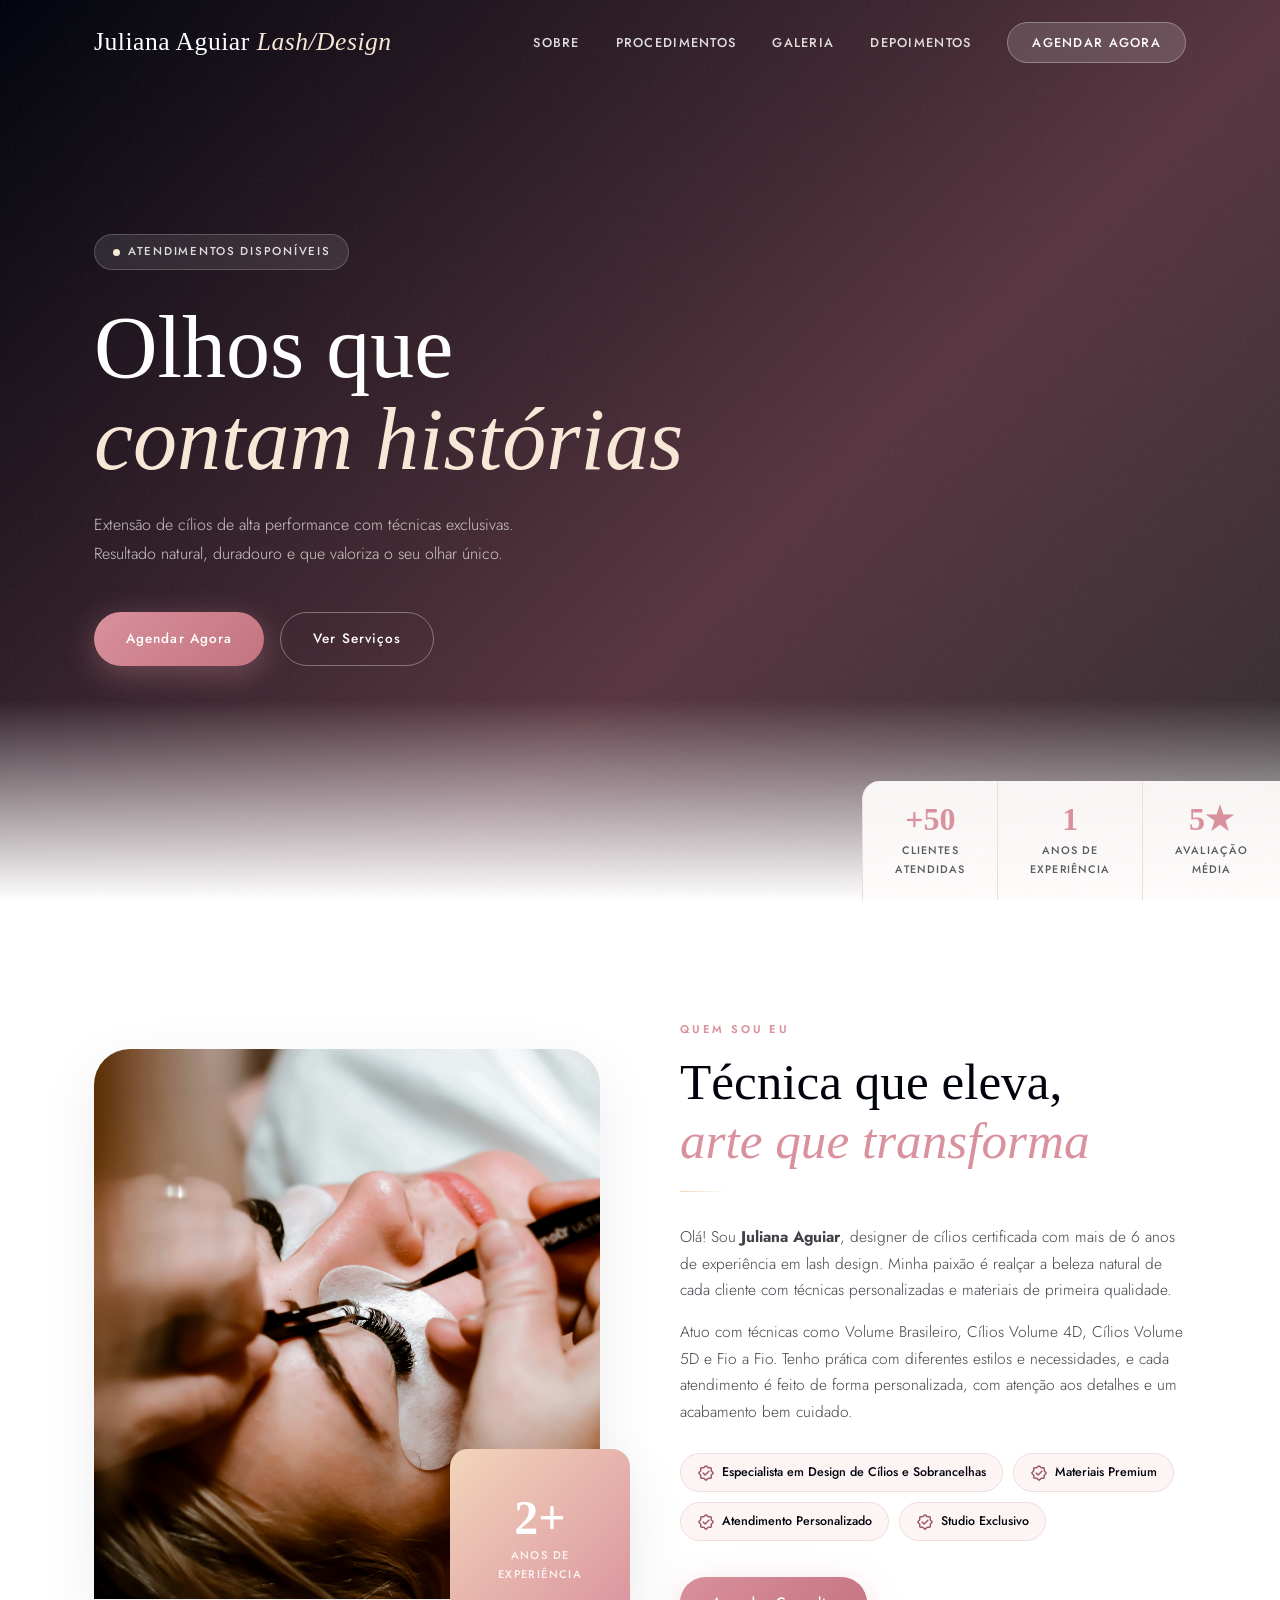
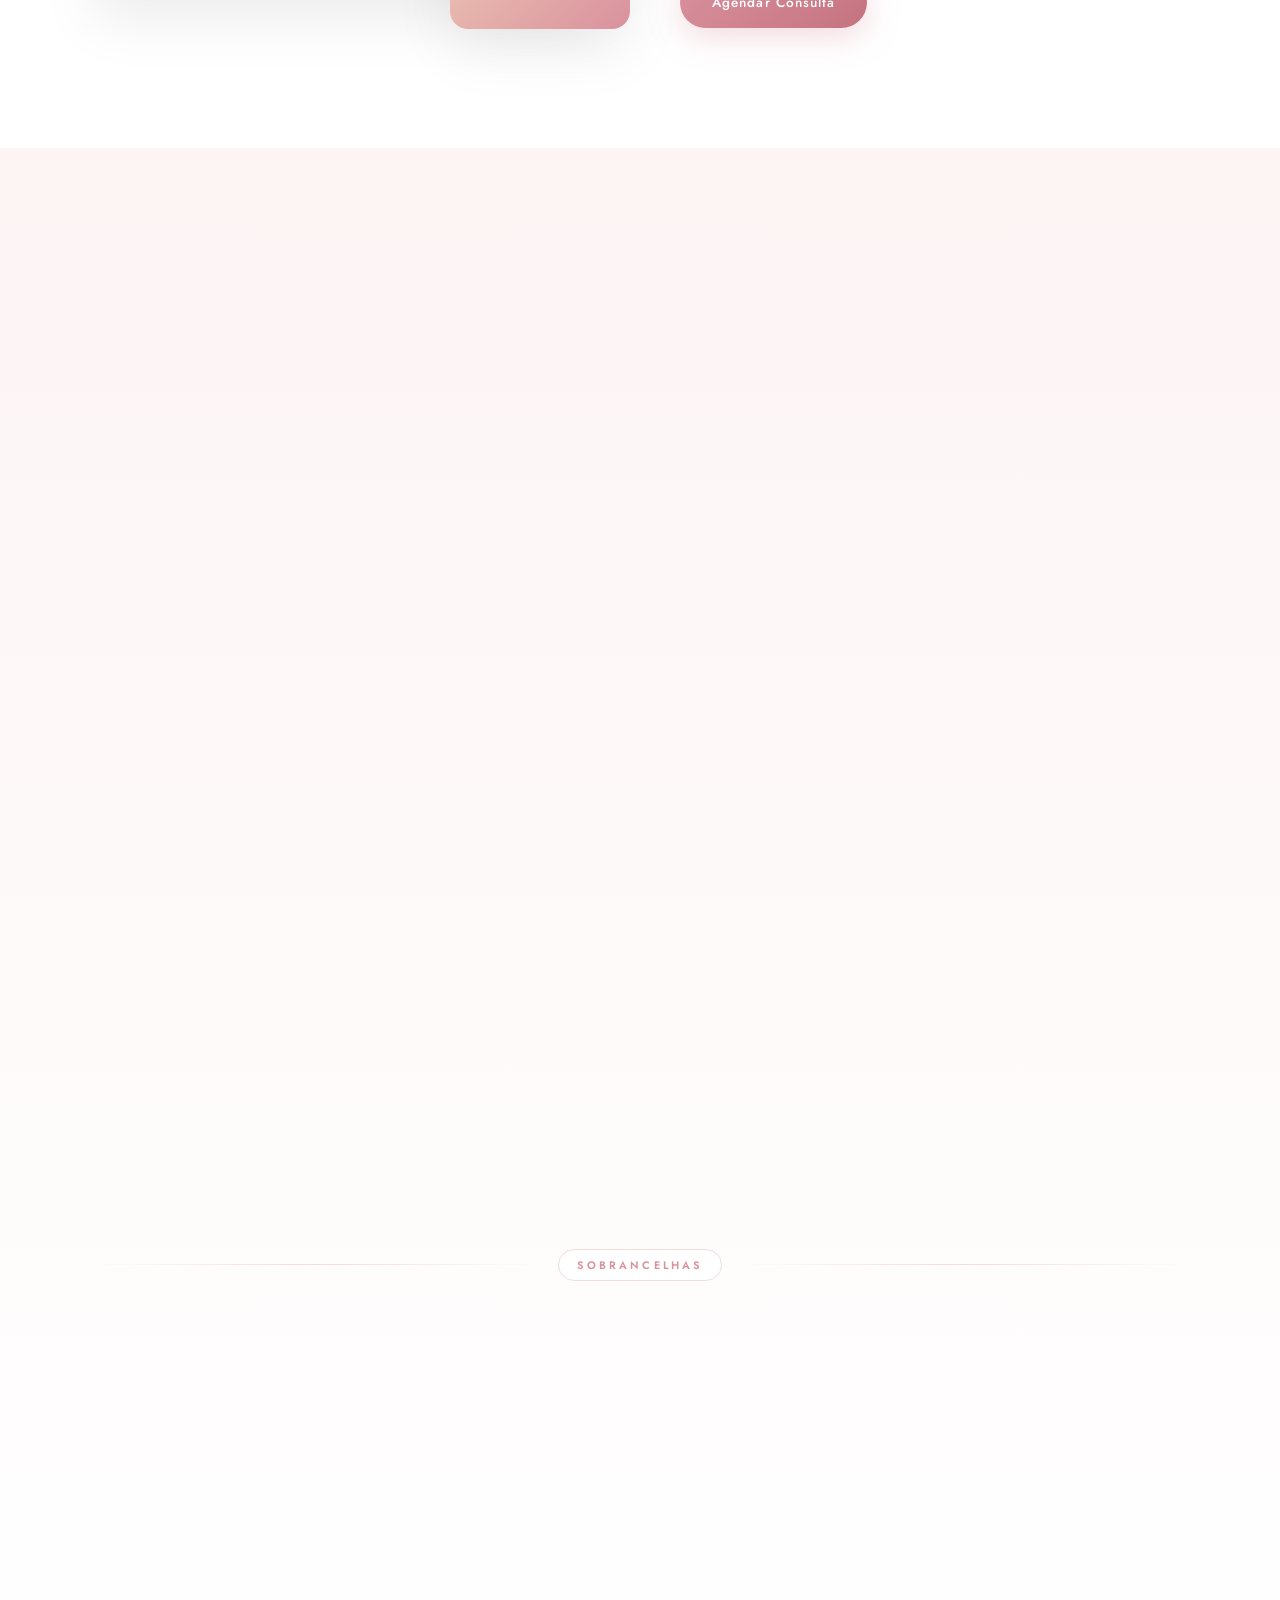
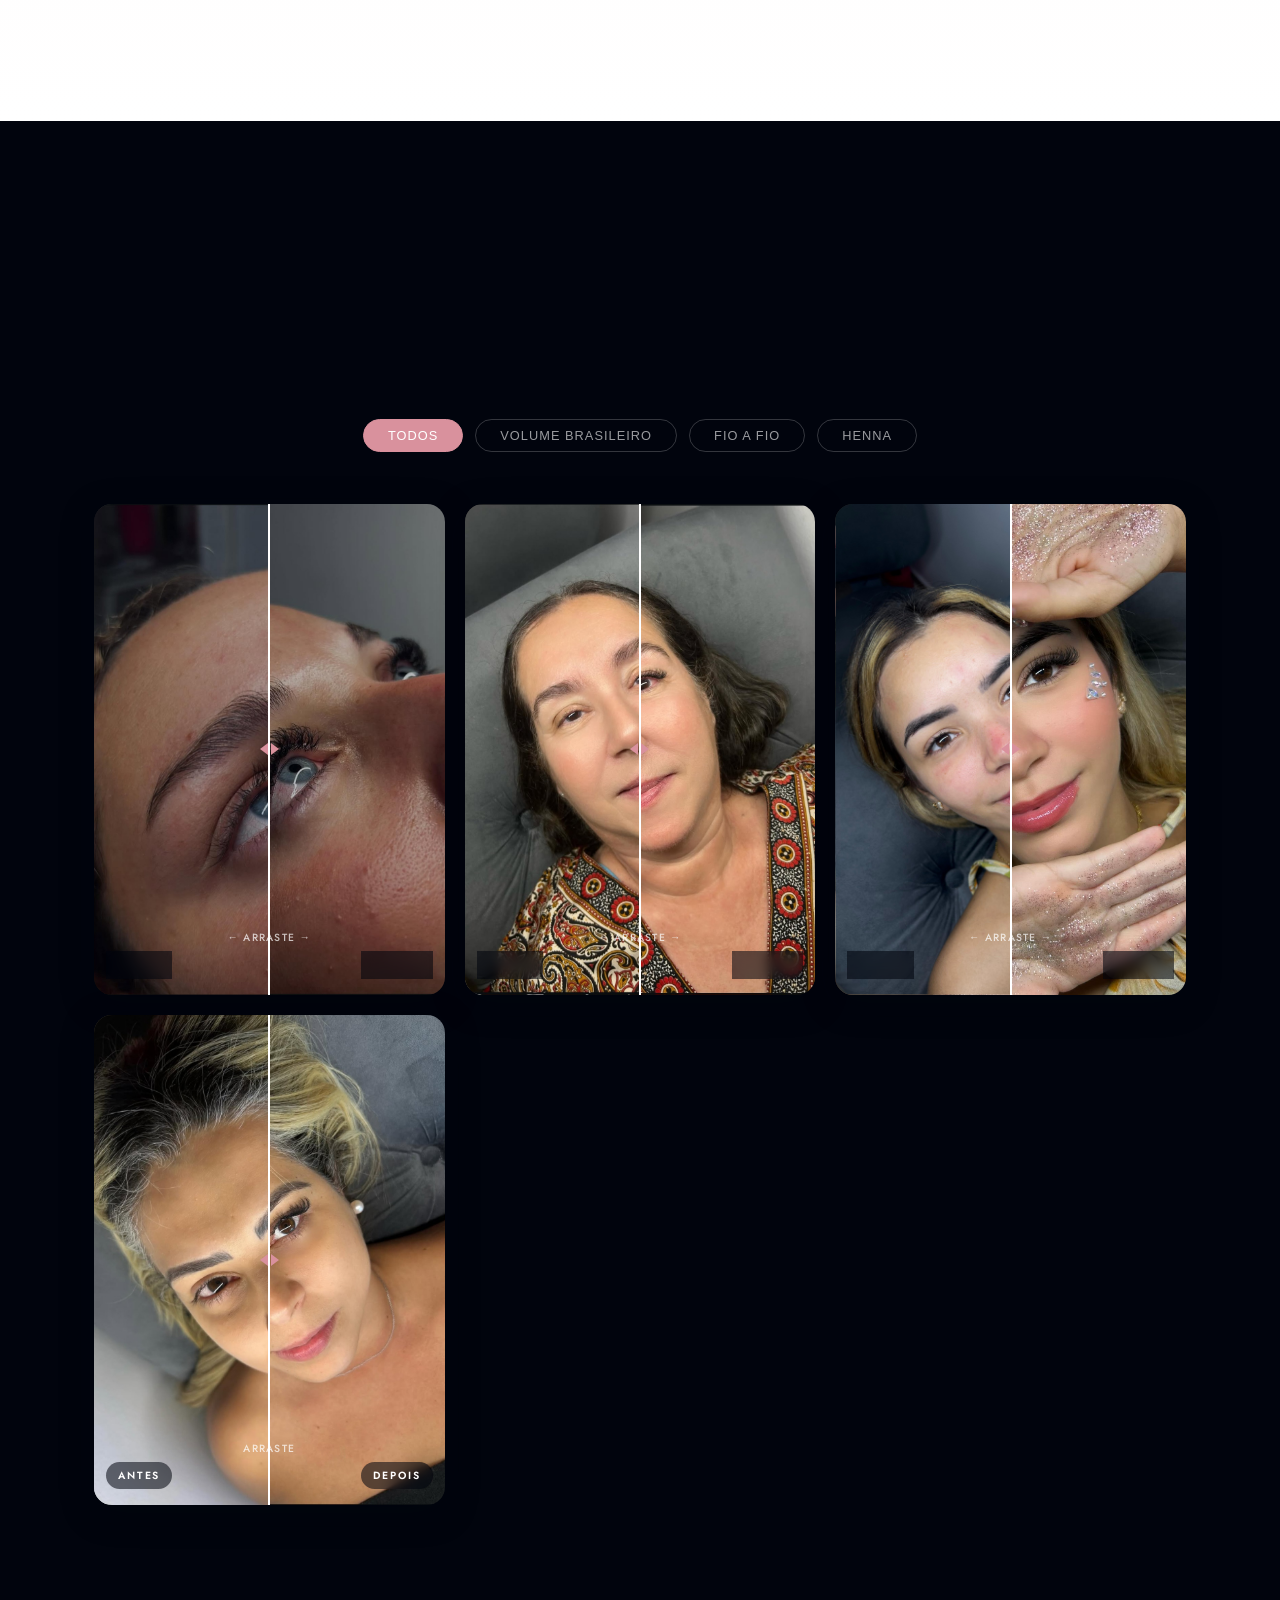
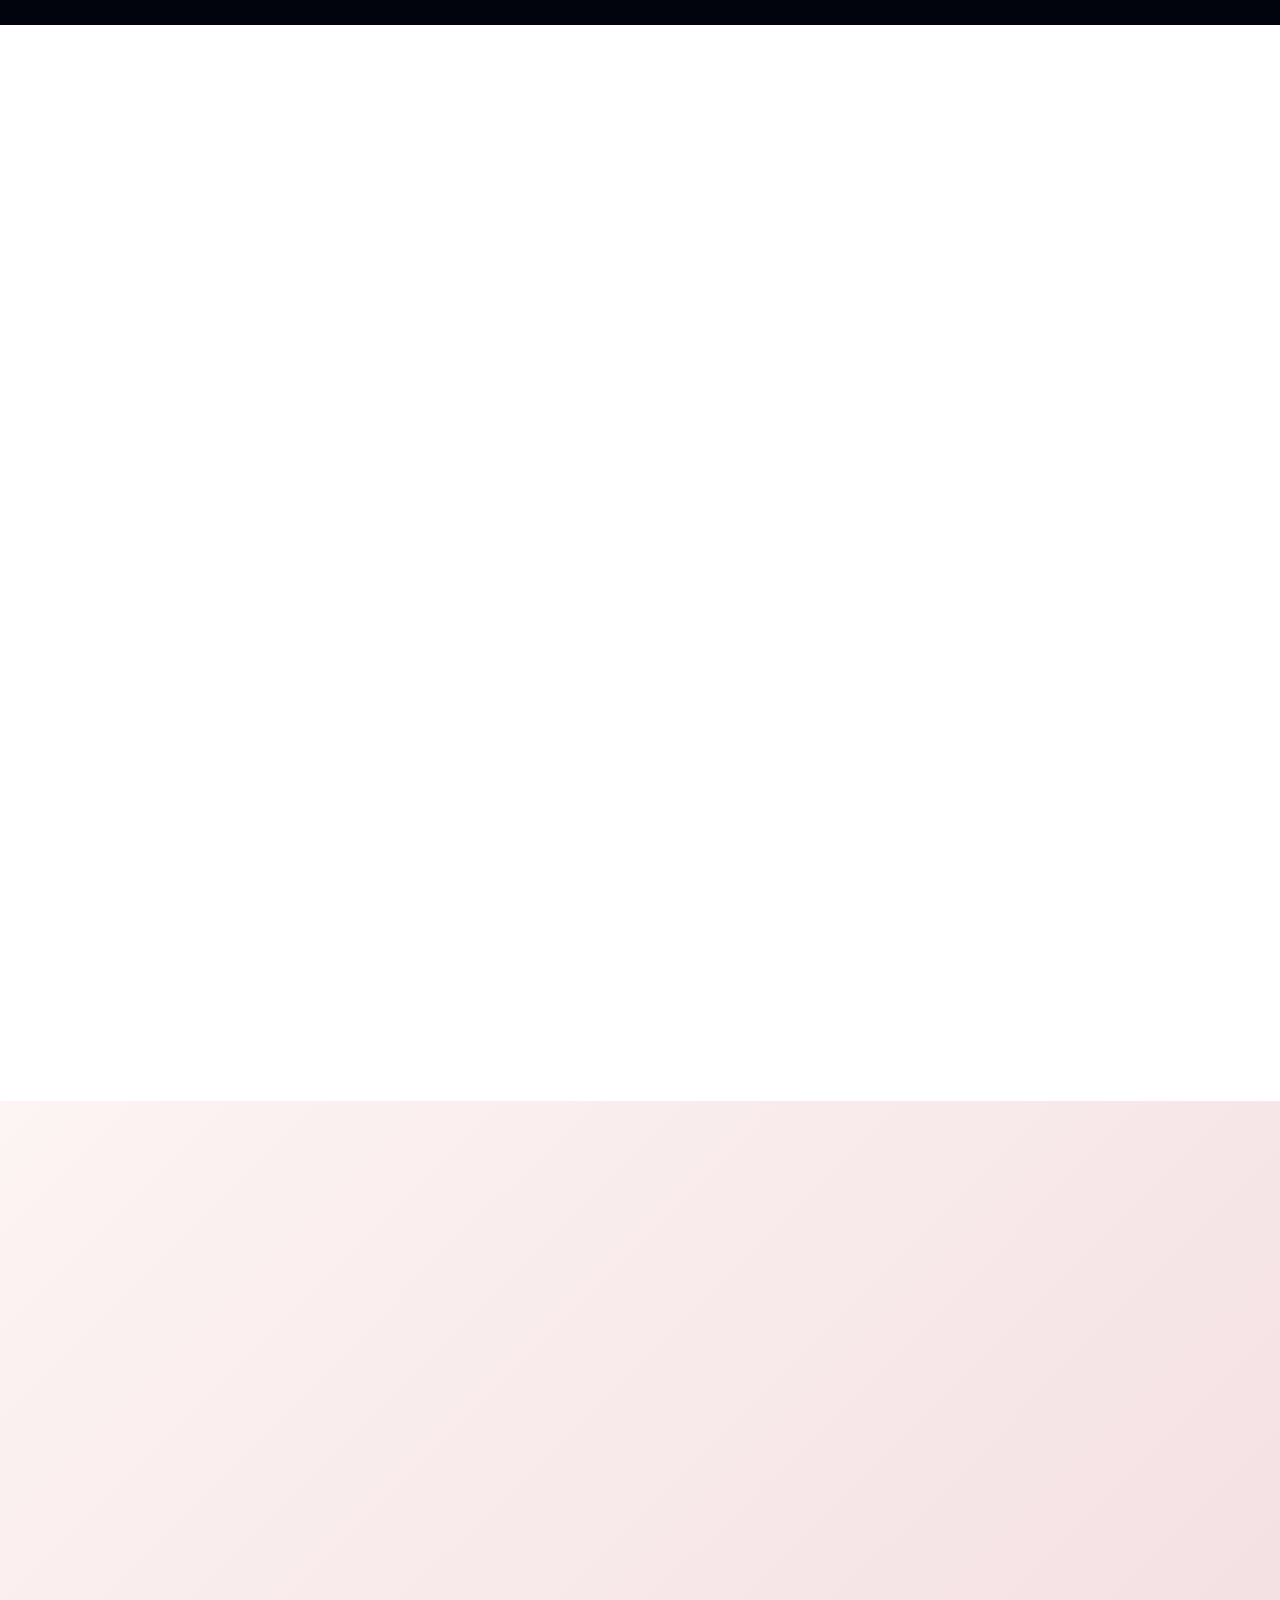
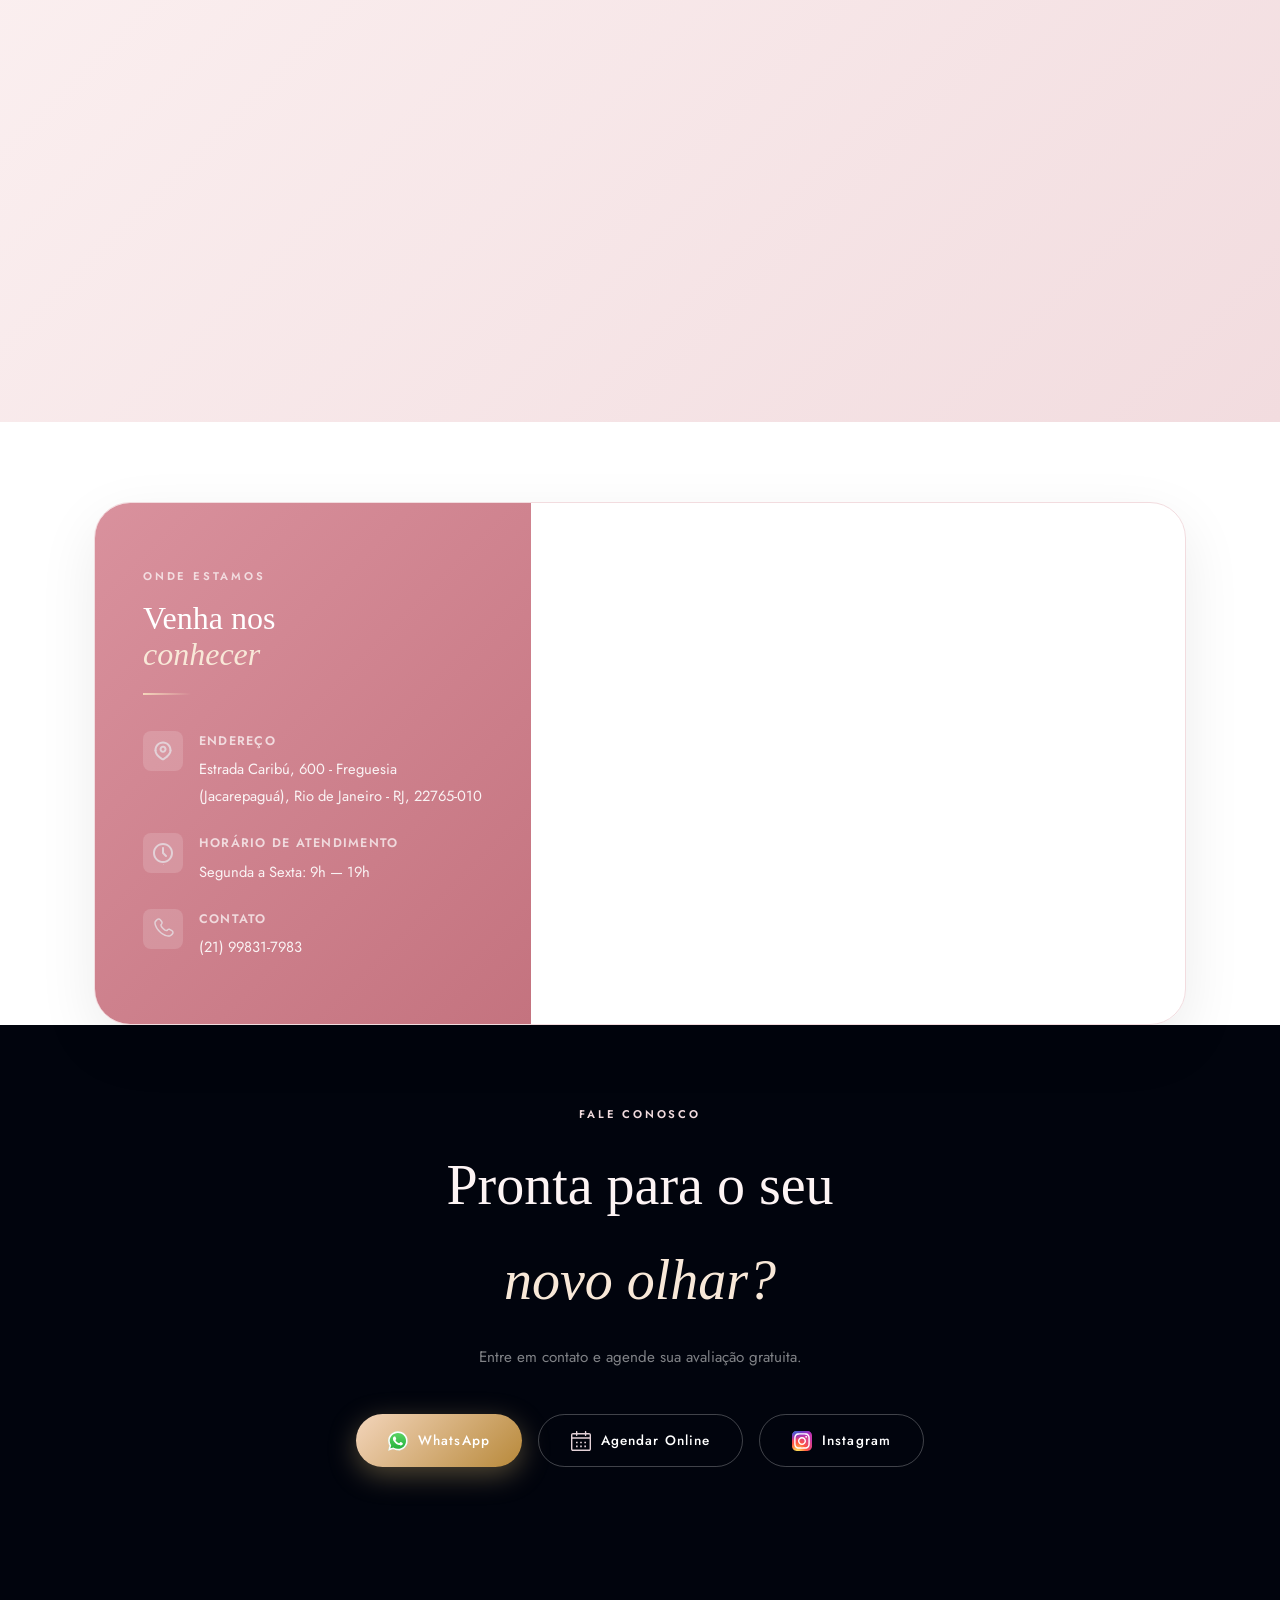
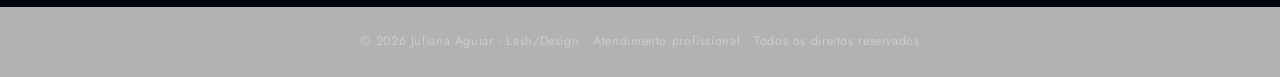
==== commit 935edb61: "Alteração de informações Cliente alterou as informações de local e avaliação" ====
--- a/index.html
+++ b/index.html
@@ -107,7 +107,7 @@
         <span class="hero-stat-label">Clientes<br>Atendidas</span>
       </div>
       <div class="hero-stat">
-        <span class="hero-stat-num">2</span>
+        <span class="hero-stat-num">1</span>
         <span class="hero-stat-label">Anos de<br>Experiência</span>
       </div>
       <div class="hero-stat">
@@ -152,7 +152,7 @@
             com técnicas personalizadas e materiais de primeira qualidade.
           </p>
           <p>
-            Atuo com técnicas como Volume Brasileiro, Mega Volume, Cílios Volume 4D, Cílios Volume 5D e Fio a Fio.
+            Atuo com técnicas como Volume Brasileiro, Cílios Volume 4D, Cílios Volume 5D e Fio a Fio.
             Tenho prática com diferentes estilos e necessidades, e cada atendimento é feito de forma personalizada,
             com atenção aos detalhes e um acabamento bem cuidado.
           </p>
@@ -222,7 +222,7 @@
           <p class="proc-desc">
             Um fio em cada cílio natural, proporcionando alongamento sutil e acabamento natural.
           </p>
-          <span class="proc-duration">⏱ 90 — 120 min</span>
+          <span class="proc-duration">⏱ 60 — 120 min</span>
           <span class="proc-price"><small>A partir de</small> R$ 80</span>
         </article>
 
@@ -233,7 +233,7 @@
           <p class="proc-desc">
             Leques leves que criam volume na medida certa, com efeito natural e elegante.
           </p>
-          <span class="proc-duration">⏱ 120 — 150 min</span>
+          <span class="proc-duration">⏱ 60 - 120 min</span>
           <span class="proc-price"><small>A partir de</small> R$ 90</span>
         </article>
 
@@ -244,7 +244,7 @@
           <p class="proc-desc">
             Técnica 4D que cria mais volume sem pesar, deixando o olhar mais expressivo.
           </p>
-          <span class="proc-duration">⏱ 150 — 180 min</span>
+          <span class="proc-duration">⏱ 60 - 120 min</span>
           <span class="proc-price"><small>A partir de</small> R$ 110</span>
         </article>
 
@@ -255,7 +255,7 @@
           <p class="proc-desc">
             Leques 5D que proporcionam mais volume e definição, mantendo leveza e conforto.
           </p>
-          <span class="proc-duration">⏱ 60 — 80 min</span>
+          <span class="proc-duration">⏱ 60 - 120 min</span>
           <span class="proc-price"><small>A partir de</small> R$ 120</span>
         </article>
 
@@ -273,7 +273,7 @@
           <p class="proc-desc">
             Modelagem e limpeza das sobrancelhas para um visual natural e bem definido.
           </p>
-          <span class="proc-duration">⏱ 60 — 90 min</span>
+          <span class="proc-duration">⏱ 25-35 min</span>
           <span class="proc-price"><small>A partir de</small> R$ 30</span>
         </article>
 
@@ -337,16 +337,7 @@
               <span class="compare-hint">← arraste →</span>
             </div>
 
-            <div class="compare-item reveal delay-2" data-category="fiof">
-              <img class="compare-after"  src="assets/portfolio/lash-03-depois.jpg" alt="Depois" />
-              <div class="compare-before-wrap">
-                <img class="compare-before" src="assets/portfolio/lash-03-antes.jpg" alt="Antes" />
-              </div>
-              <div class="compare-handle"><div class="compare-handle-btn"></div></div>
-              <span class="compare-label compare-label-before">Antes</span>
-              <span class="compare-label compare-label-after">Depois</span>
-              <span class="compare-hint">← arraste →</span>
-            </div>
+           
 
             <div class="compare-item reveal delay-1" data-category="fiof">
               <img class="compare-after"  src="assets/portfolio/lash-04-depois.jpg" alt="Depois" />
@@ -396,14 +387,14 @@
         <article class="testi-card reveal delay-1">
           <div class="testi-quote" aria-hidden="true">"</div>
           <p class="testi-text">
-            Juliana transformou meu olhar completamente! O Volume Brasileiro ficou perfeito,
-            super natural e duradouro. Já são 3 anos sendo cliente e não consigo imaginar
-            ficar sem!
+            Você é uma profissional incrívelll!
+Seu carinho com cada cliente,sua dedicação e esforço para estar tudo impecável. Você estuda e se aperfeiçoa para deixar tudo ainda mais perfeito e isso é maravilhoso.
+Amo seu trabalho e já quero marcar pra voltar no studio🩷
           </p>
           <footer class="testi-footer">
             <div class="testi-avatar" aria-label="Avatar de Camila">C</div>
             <div>
-              <strong class="testi-name">Camila Rodrigues</strong>
+              <strong class="testi-name">Anny Martins</strong>
               <div class="testi-stars" aria-label="5 estrelas">★★★★★</div>
             </div>
           </footer>
@@ -412,14 +403,19 @@
         <article class="testi-card reveal delay-2">
           <div class="testi-quote" aria-hidden="true">"</div>
           <p class="testi-text">
-            Atendimento impecável e resultado que durou mais de 4 semanas! O ambiente
-            é lindo, higiênico e a Juliana é extremamente cuidadosa e detalhista.
-            Super indico para todas!
+            Perfeita 
+
+A cola é boa não dá alergia, não coça e não cai rápido 
+O material é de boa qualidade fica bem bonito e tem longa durabilidade 
+
+É fácil marcar e a lash Juju tem  compromisso com a cliente . Se preocupa com o horário e em sempre atender e nos deixar bonita e isso parece pouco mas é raro no universo das lashes muitas nos deixam na mão . 
+
+Resumindo o trabalho é perfeito, o material é bom , o espaço é lindo, a lash se preocupa com resultado e tem compromisso com horário .
           </p>
           <footer class="testi-footer">
             <div class="testi-avatar" aria-label="Avatar de Mariana">M</div>
             <div>
-              <strong class="testi-name">Mariana Fonseca</strong>
+              <strong class="testi-name">Tatiane Miceli</strong>
               <div class="testi-stars" aria-label="5 estrelas">★★★★★</div>
             </div>
           </footer>
@@ -428,14 +424,12 @@
         <article class="testi-card reveal delay-3">
           <div class="testi-quote" aria-hidden="true">"</div>
           <p class="testi-text">
-            Fiz o Volume Brasileiro e amei! Acordar já com os cílios curvados é incrível.
-            A Juliana entendeu exatamente o que eu queria. Profissional incrível,
-            recomendo de olhos fechados!
+            Foi a minha primeira vez fazendo extensão de cílios, e a experiência foi simplesmente incrível! A Juliana é uma excelente profissional: muito cuidadosa, atenciosa e sempre pergunta se está tudo bem, além de esclarecer todas as dúvidas. E, para completar, o estúdio dela é climatizado, lindo e a maca é super confortável 💗✨
           </p>
           <footer class="testi-footer">
             <div class="testi-avatar" aria-label="Avatar de Beatriz">B</div>
             <div>
-              <strong class="testi-name">Beatriz Almeida</strong>
+              <strong class="testi-name">Gabriela Amaral</strong>
               <div class="testi-stars" aria-label="5 estrelas">★★★★★</div>
             </div>
           </footer>
@@ -494,7 +488,7 @@
               </div>
               <div class="perk-body">
                 <strong>Reagendamento Fácil</strong>
-                <span>Cancele ou reagende com até 24h de antecedência sem custo</span>
+                <span>Cancele ou reagende com até 24h de antecedência </span>
               </div>
             </div>
           </div>
@@ -608,7 +602,7 @@
               </div>
               <div class="loc-body">
                 <strong>Endereço</strong>
-                <span>R. Domingos Araújo, 285 - Piratininga, Niterói - RJ, 24350-405</span>
+                <span>Estrada Caribú, 600 - Freguesia (Jacarepaguá), Rio de Janeiro - RJ, 22765-010</span>
               </div>
             </div>
             <div class="location-item">
@@ -633,9 +627,9 @@
         </div>
 
         <!-- Google Maps Embed -->
-        <div class="map-wrap">
-            <iframe src="https://www.google.com/maps/embed?pb=!1m18!1m12!1m3!1d1950.7342241270107!2d-43.05734397482996!3d-22.9446579977495!2m3!1f0!2f0!3f0!3m2!1i1024!2i768!4f13.1!3m3!1m2!1s0x998661aa08d4c7%3A0x7ba5d34571c7ed80!2sR.%20Domingos%20Ara%C3%BAjo%2C%20285%20-%20Piratininga%2C%20Niter%C3%B3i%20-%20RJ%2C%2024350-405!5e0!3m2!1spt-BR!2sbr!4v1777213009344!5m2!1spt-BR!2sbr" width="600" height="450" style="border:0;" allowfullscreen="" loading="lazy" referrerpolicy="no-referrer-when-downgrade"></iframe> 
-        </div>
+       <div class="map-wrap">
+    <iframe src="https://www.google.com/maps/embed?pb=!1m18!1m12!1m3!1d3675.0!2d-43.3454462!3d-22.9520215!2m3!1f0!2f0!3f0!3m2!1i1024!2i768!4f13.1!3m3!1m2!1s0x9bd9c93dbef0cb%3A0x149a9fabf1a0e167!2sEstrada%20Carib%C3%BA%2C%20600%20-%20Freguesia%20(Jacarepagu%C3%A1)%2C%20Rio%20de%20Janeiro%20-%20RJ%2C%2022765-010!5e0!3m2!1spt-BR!2sbr!4v1!5m2!1spt-BR!2sbr" width="600" height="450" style="border:0;" allowfullscreen="" loading="lazy" referrerpolicy="no-referrer-when-downgrade"></iframe>
+       </div>
 
       </div>
     </div>
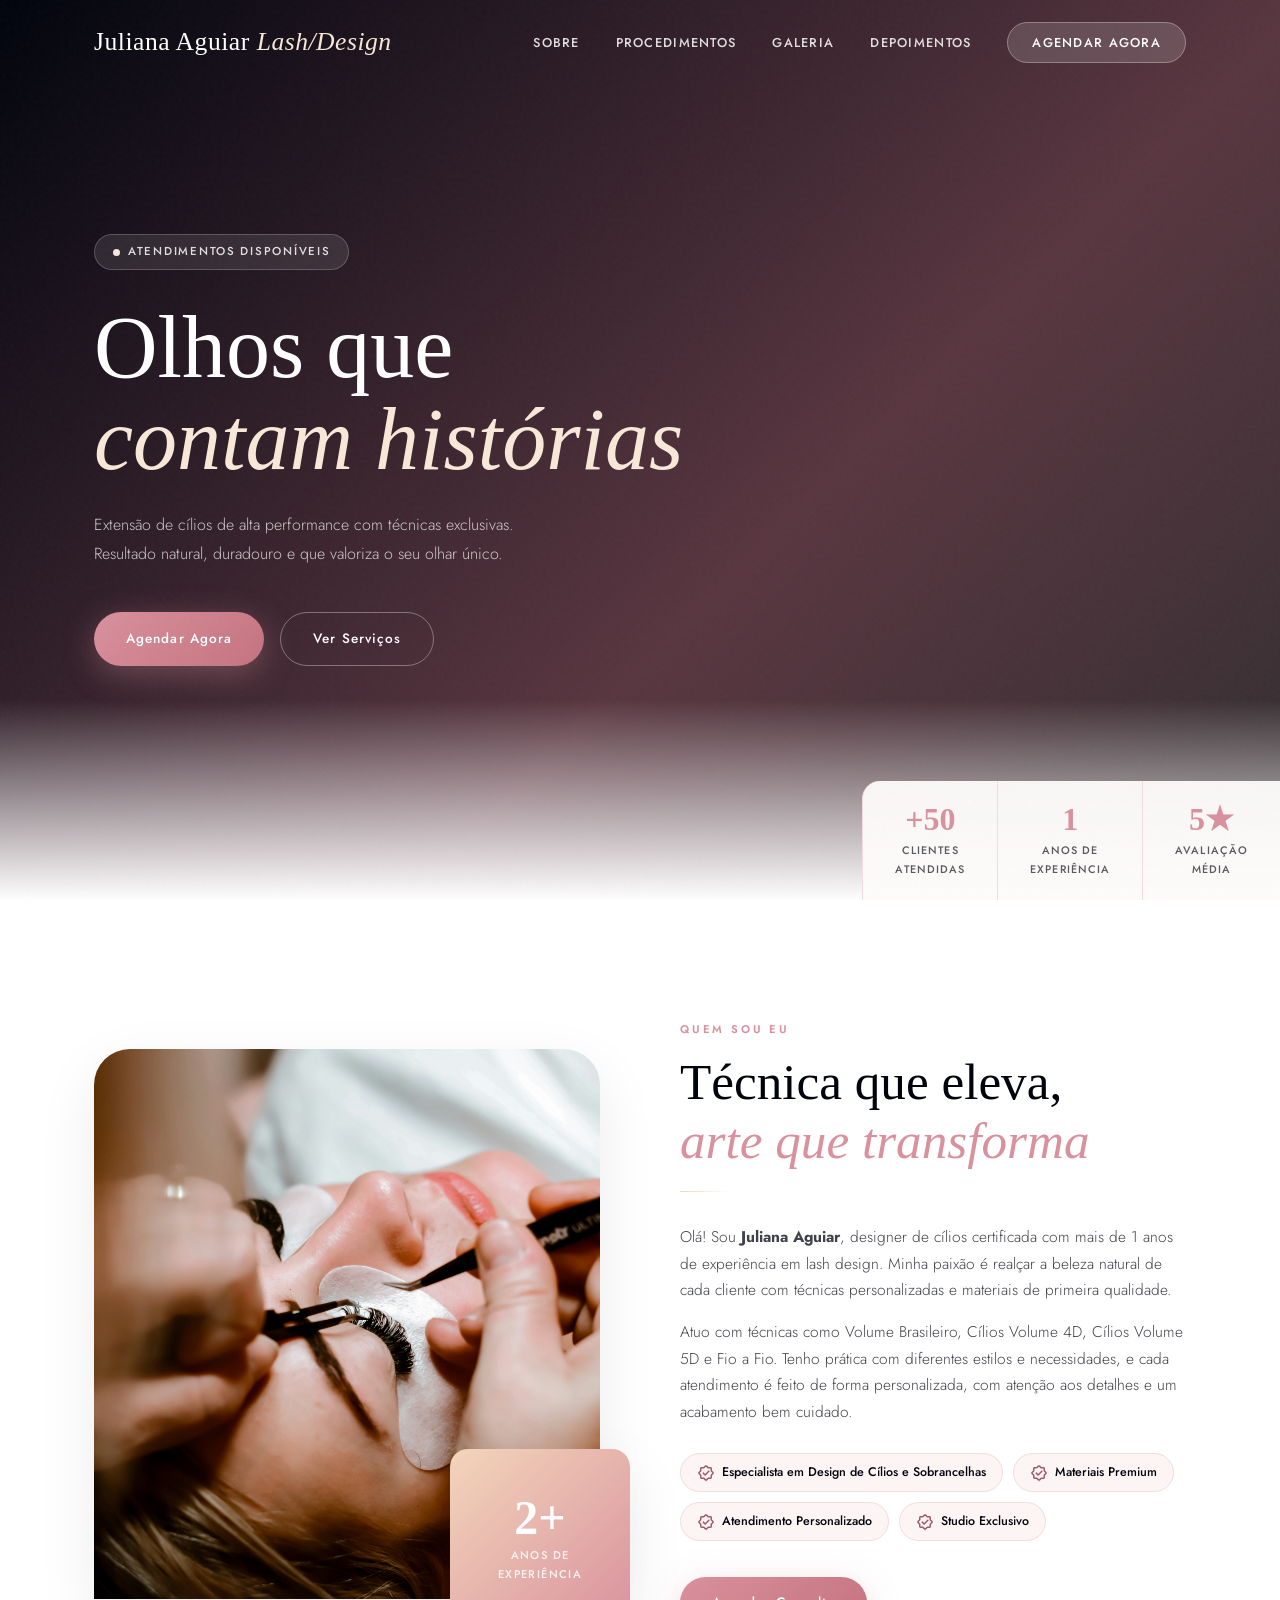
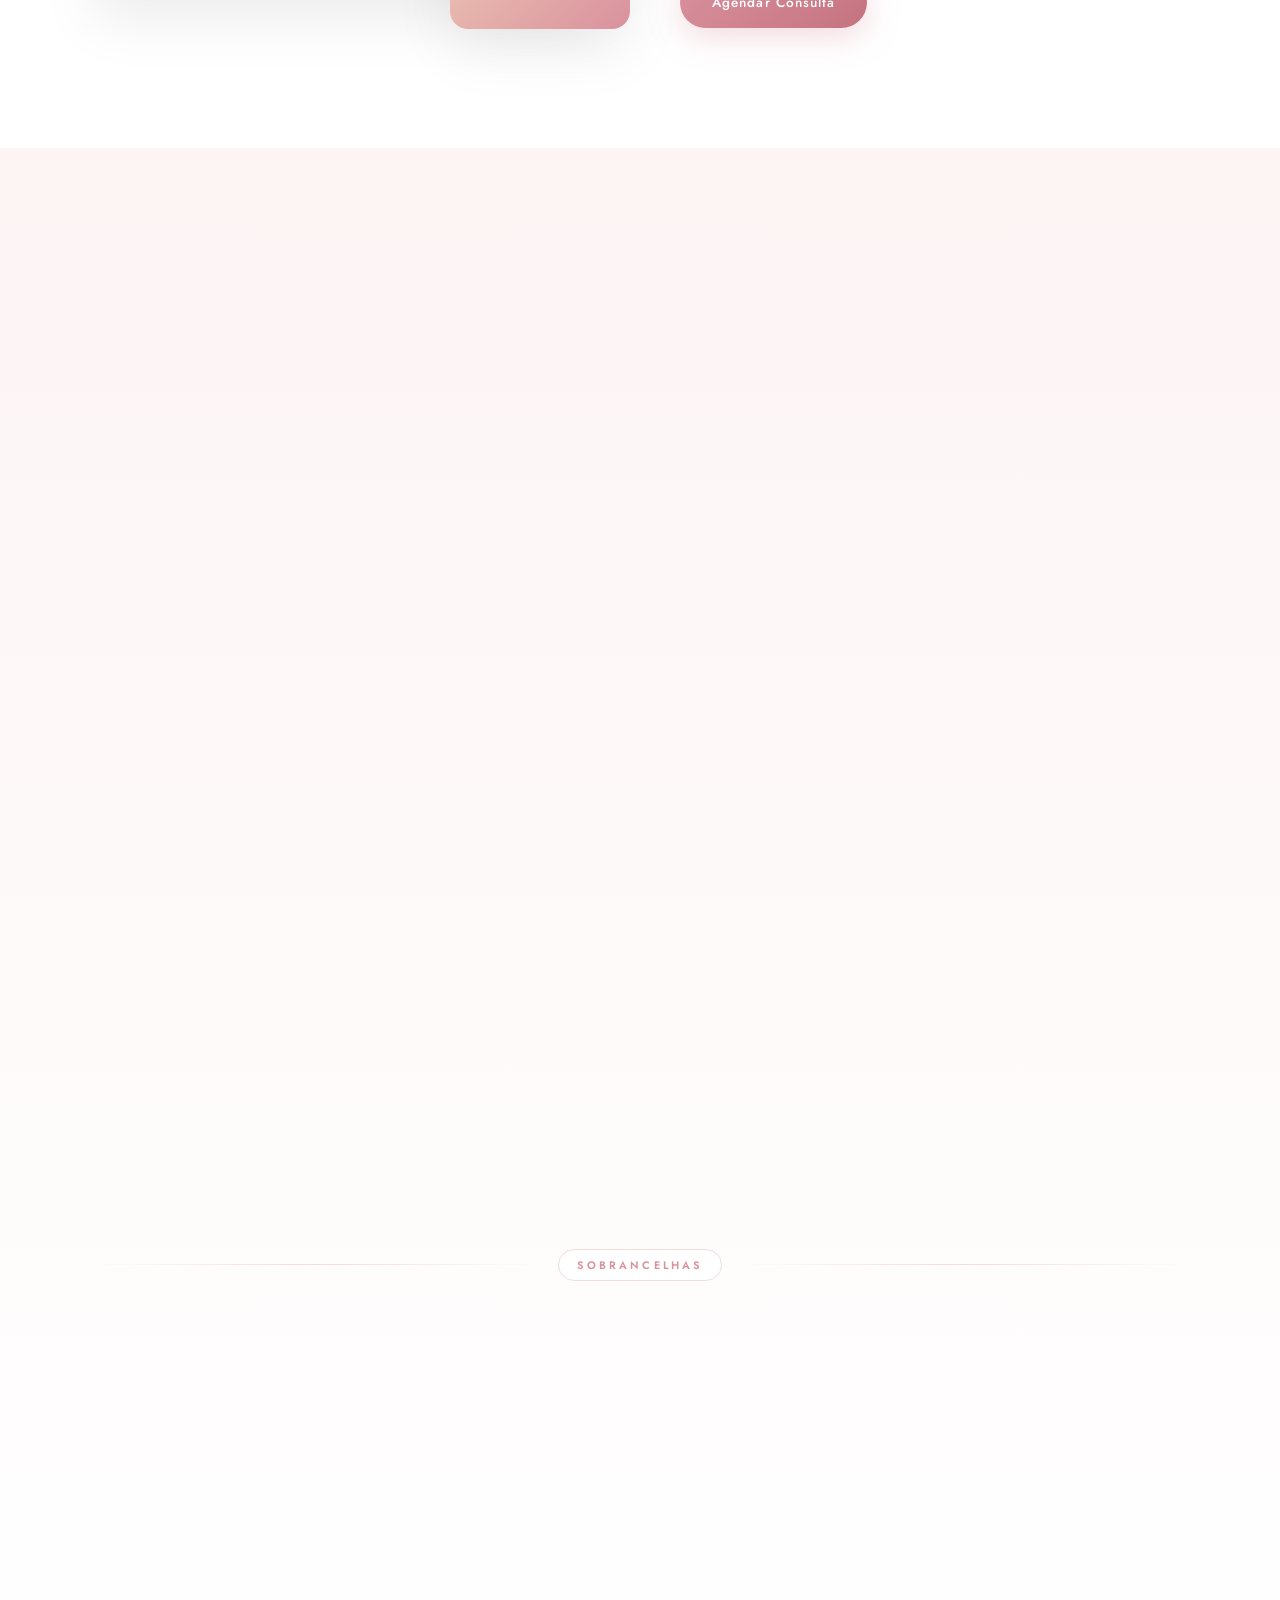
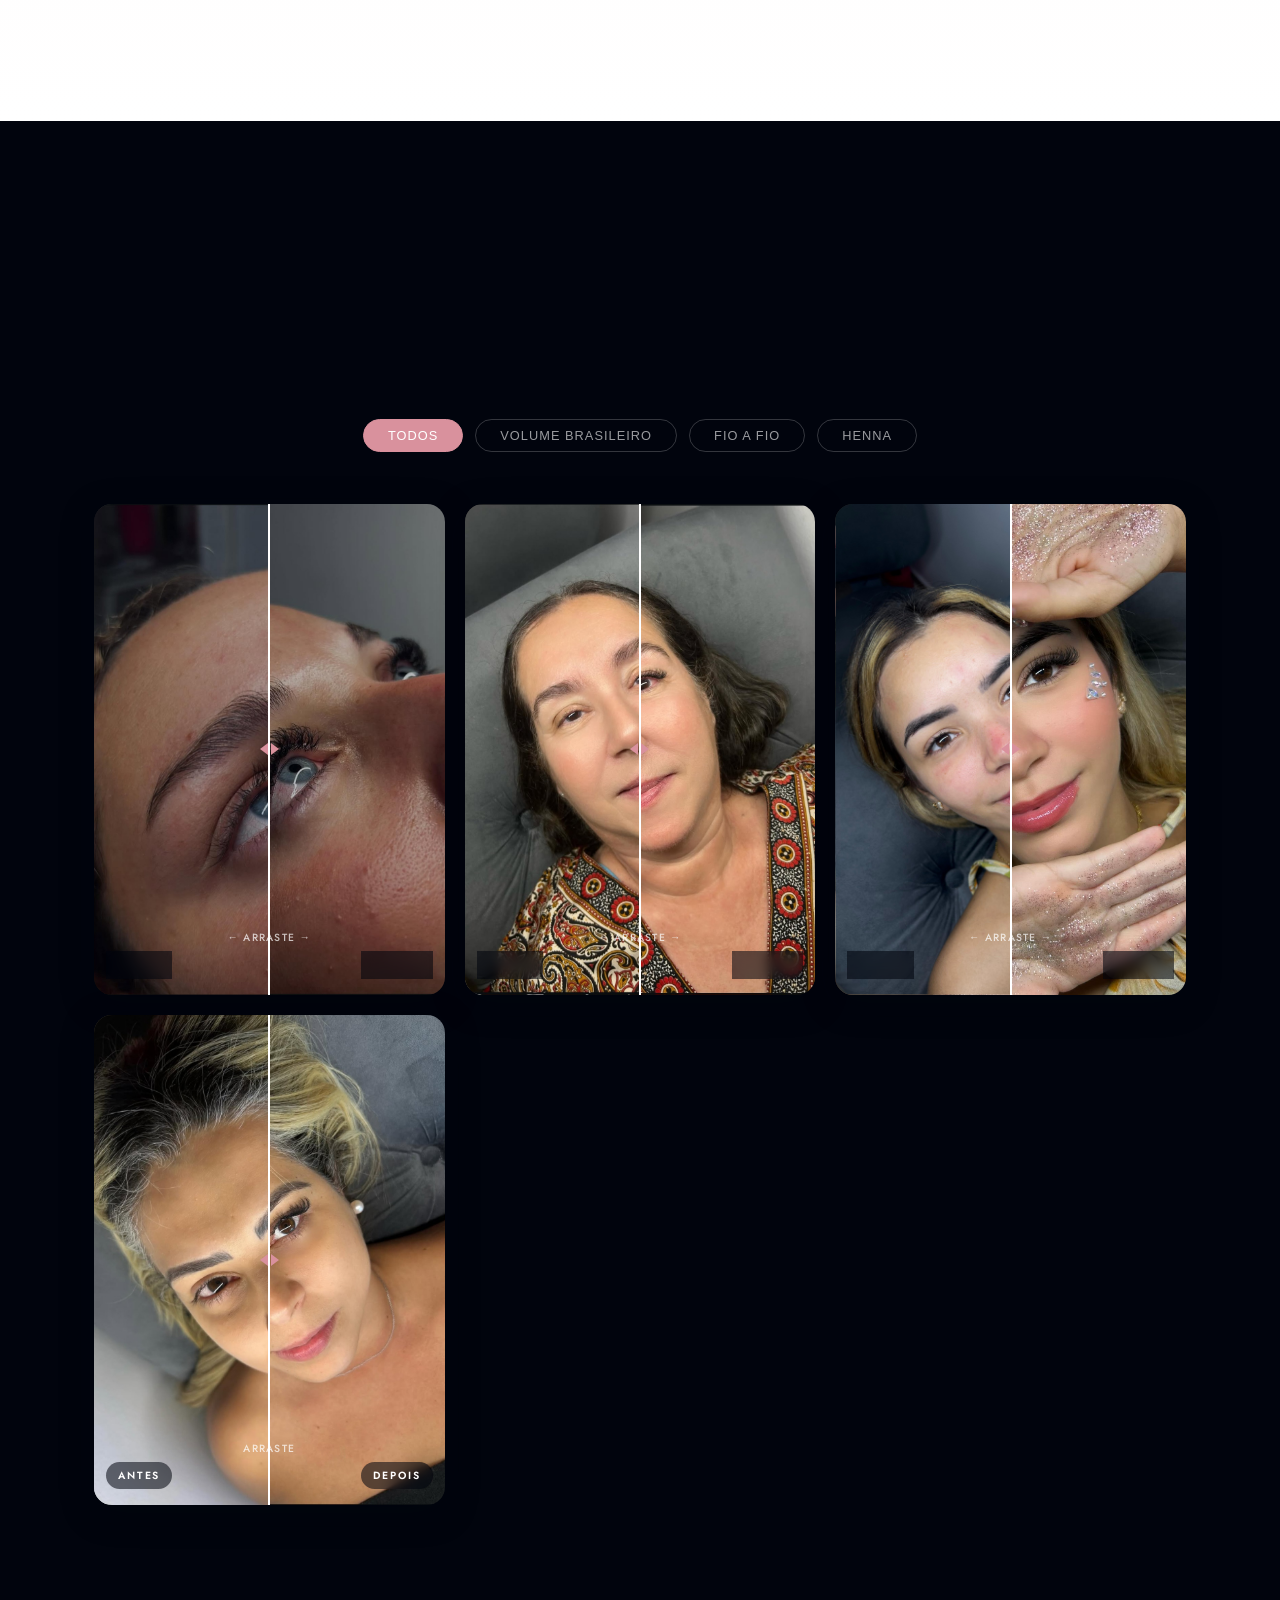
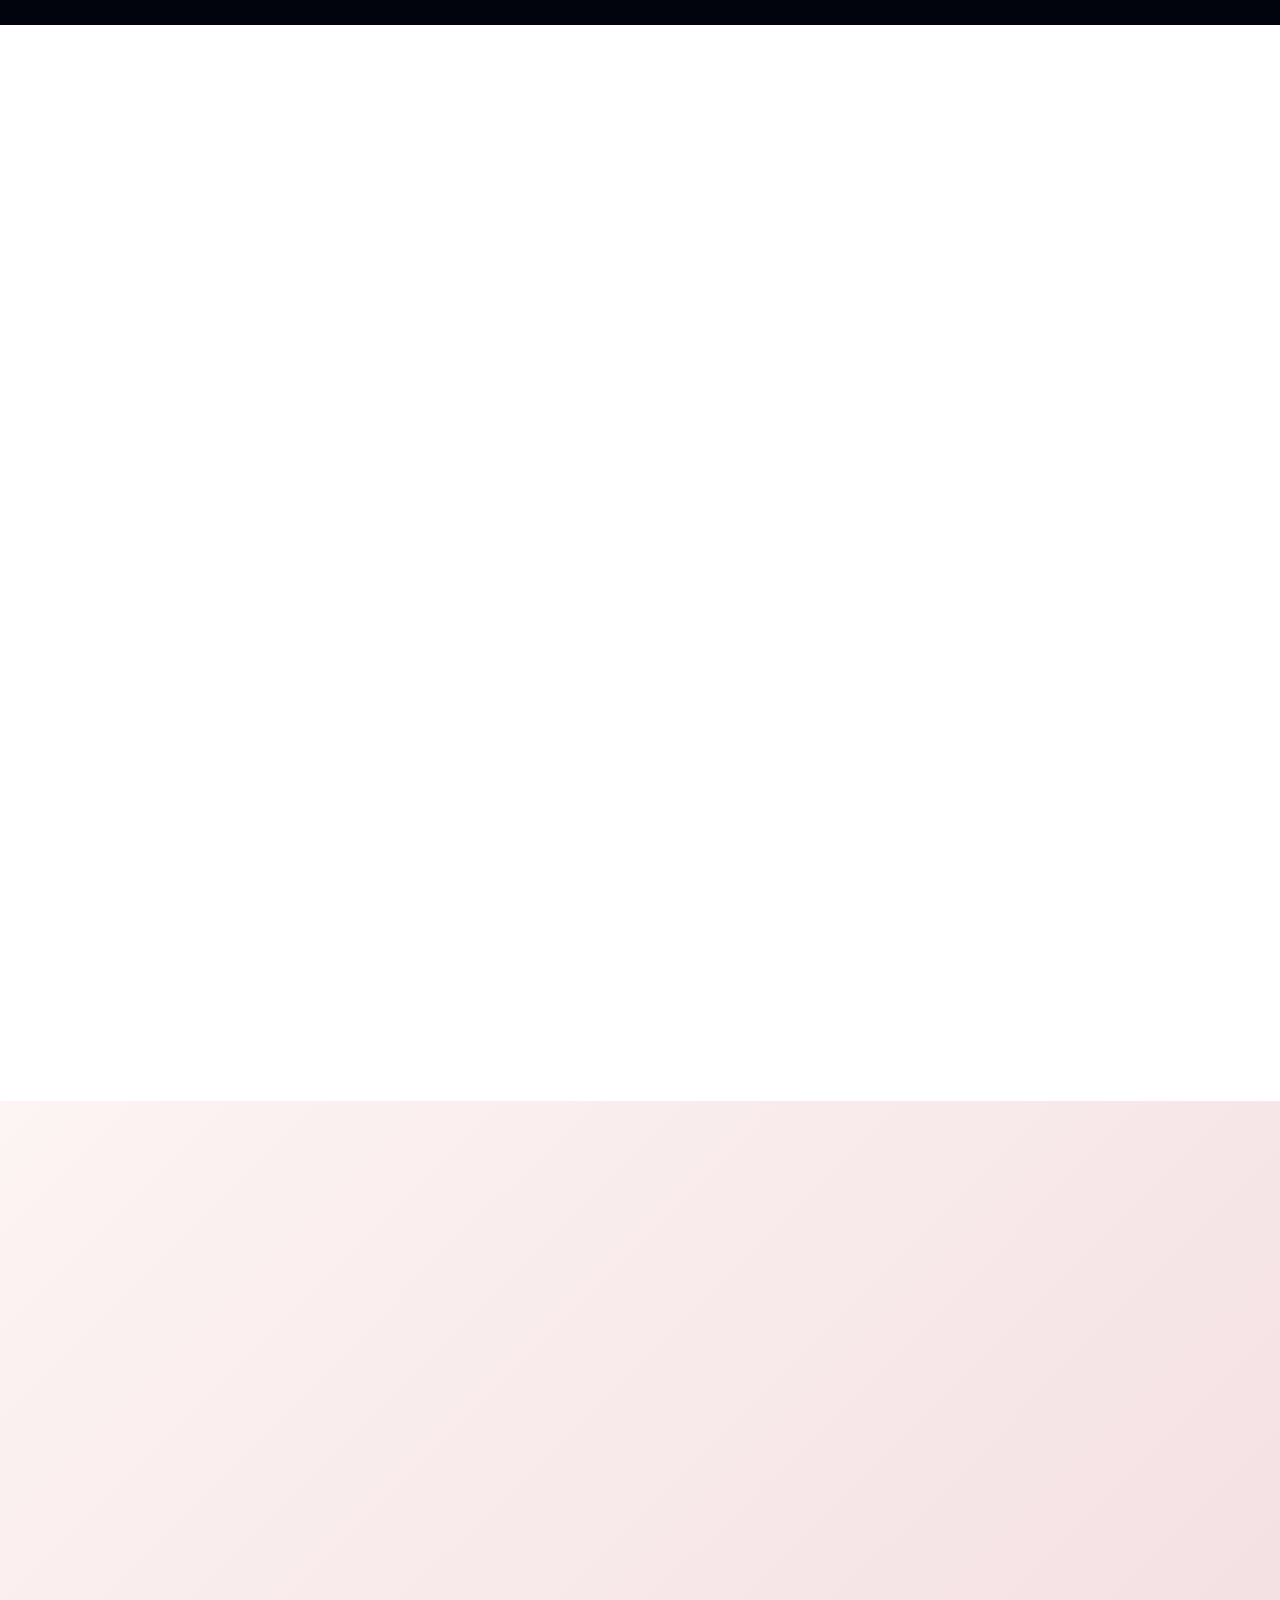
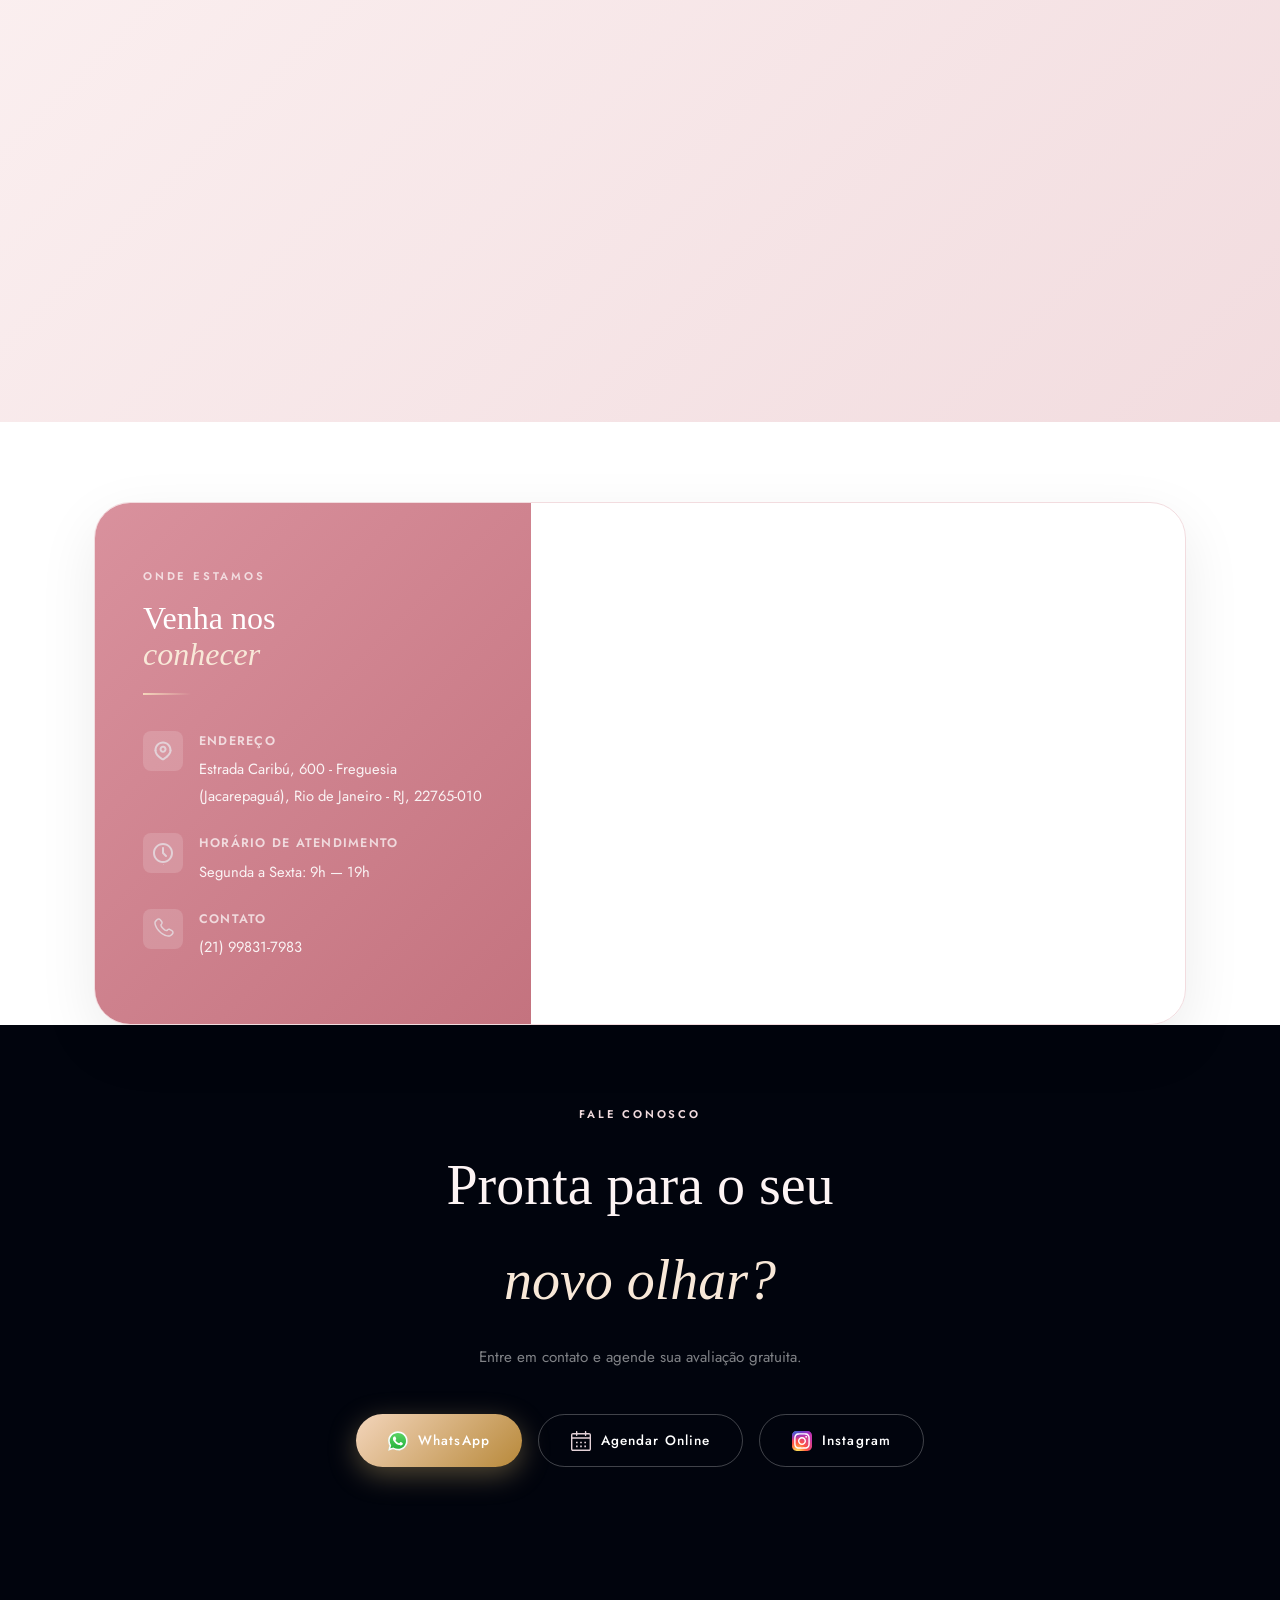
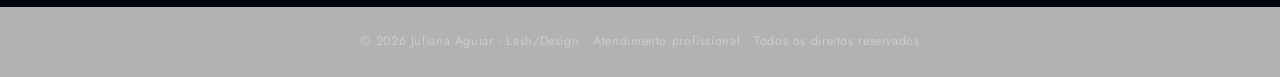
==== commit b1894cbb: "Alteração de informações nos atendimentos" ====
--- a/index.html
+++ b/index.html
@@ -25,7 +25,7 @@
 <body>
 
   <!-- =========================================================
-       NAVIGATION
+       NAVIGAÇÃO
   ========================================================== -->
   <nav id="navbar" role="navigation" aria-label="Menu principal">
     <div class="container">
@@ -147,7 +147,7 @@
           </h2>
           <div class="gold-line"></div>
           <p>
-            Olá! Sou <strong>Juliana Aguiar</strong>, designer de cílios certificada com mais de 6 anos
+            Olá! Sou <strong>Juliana Aguiar</strong>, designer de cílios certificada com mais de 1 anos
             de experiência em lash design. Minha paixão é realçar a beleza natural de cada cliente
             com técnicas personalizadas e materiais de primeira qualidade.
           </p>
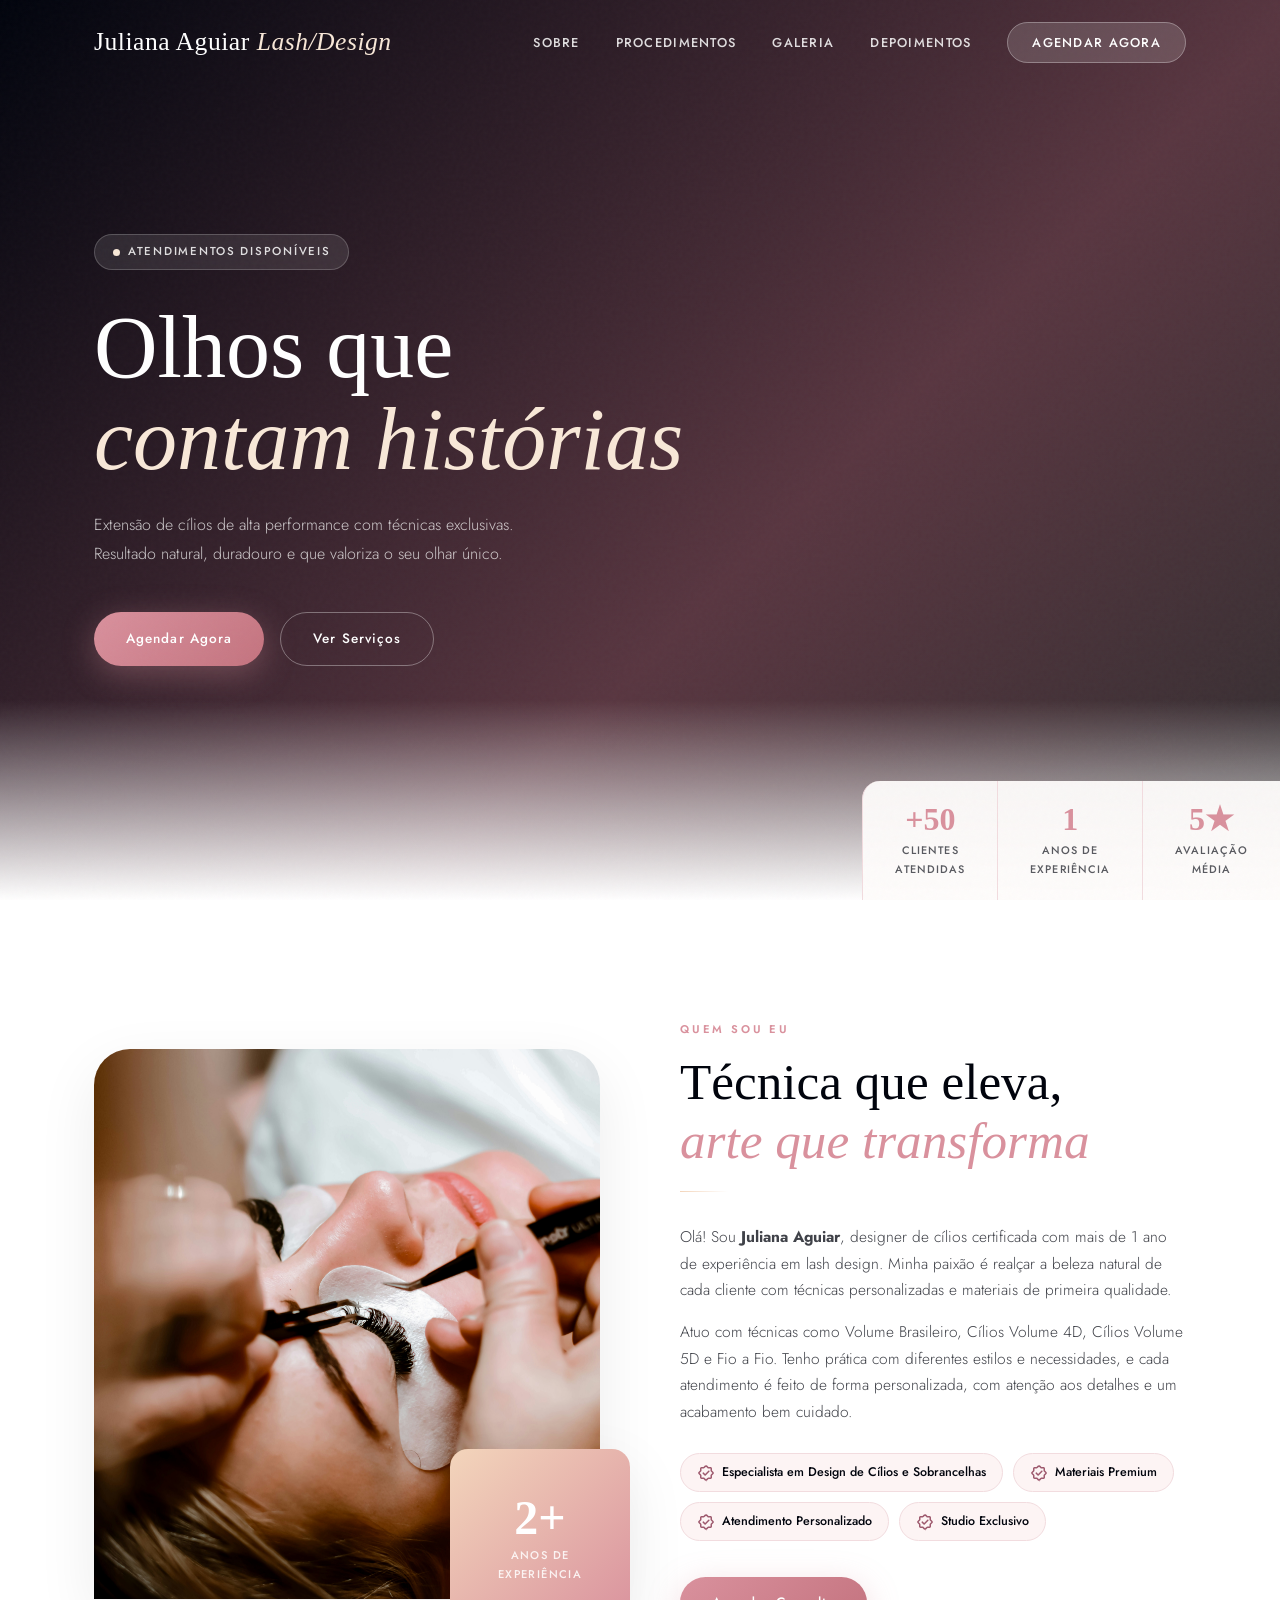
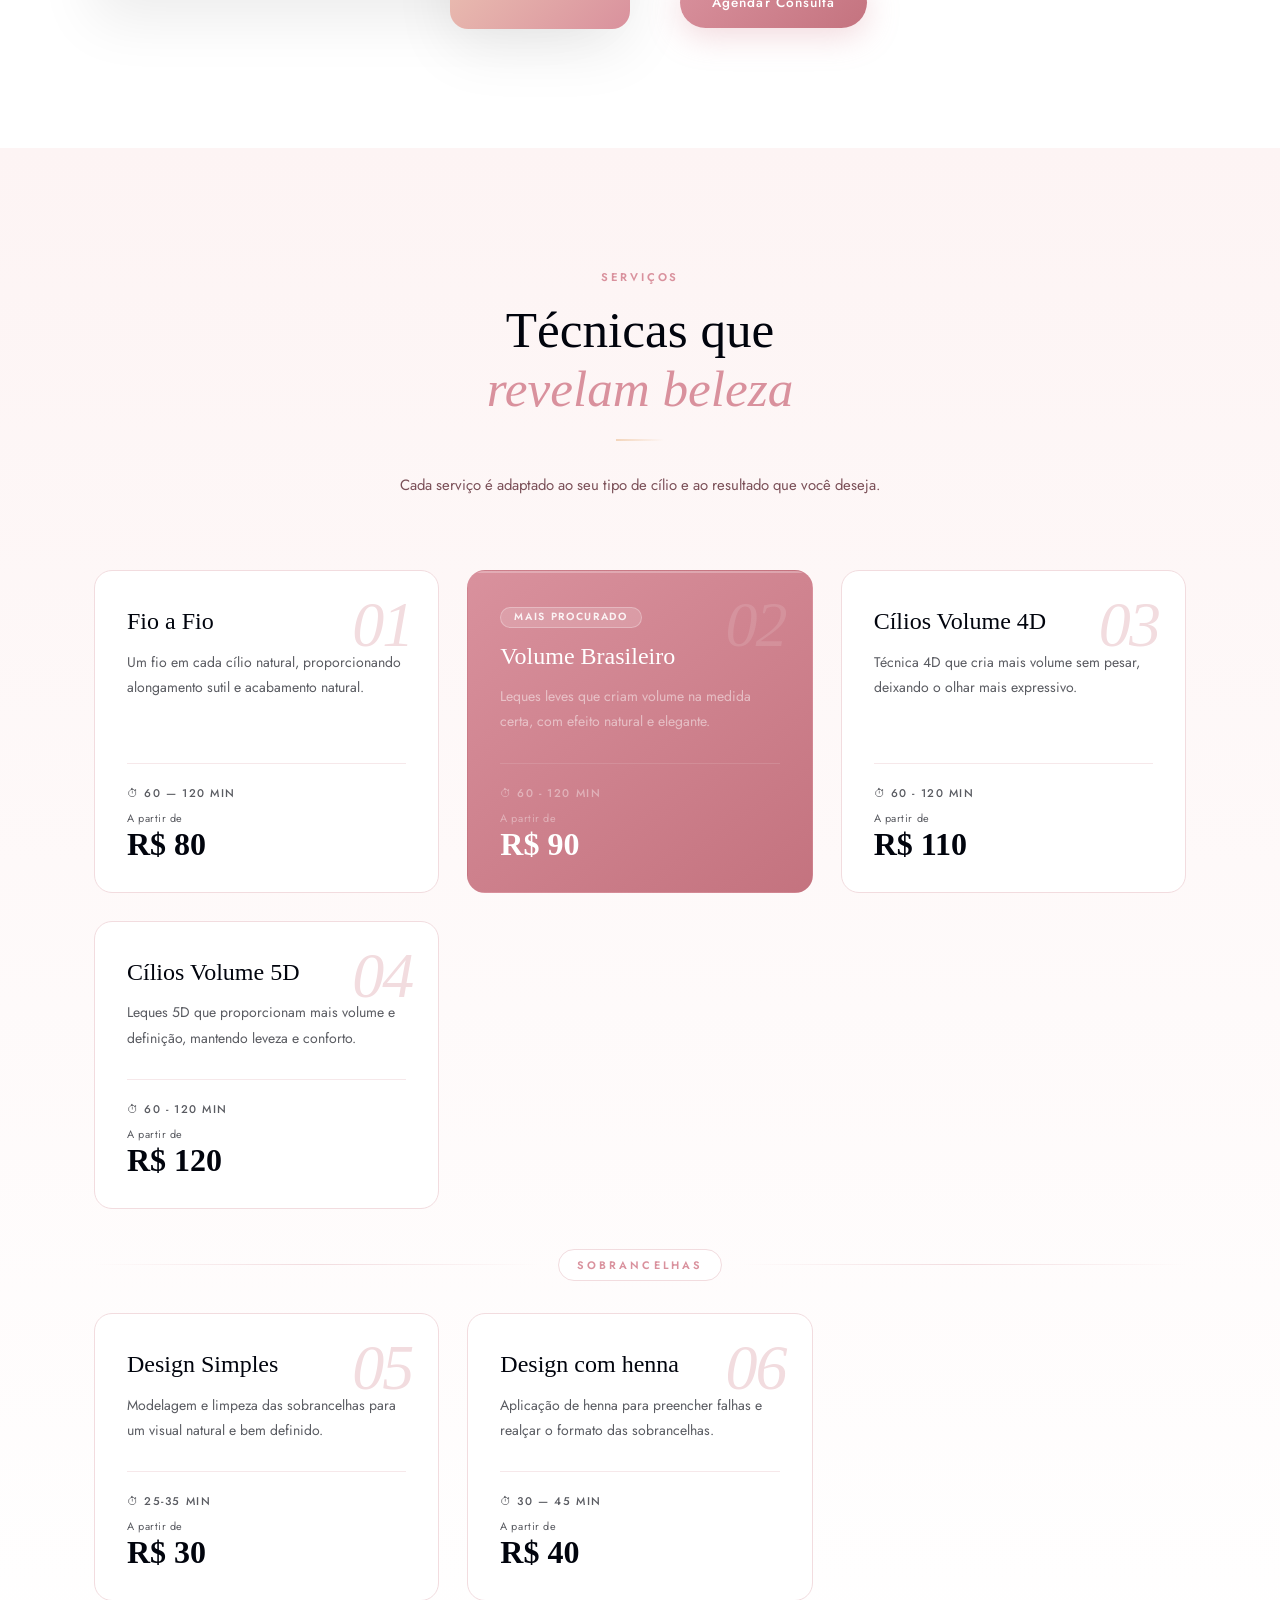
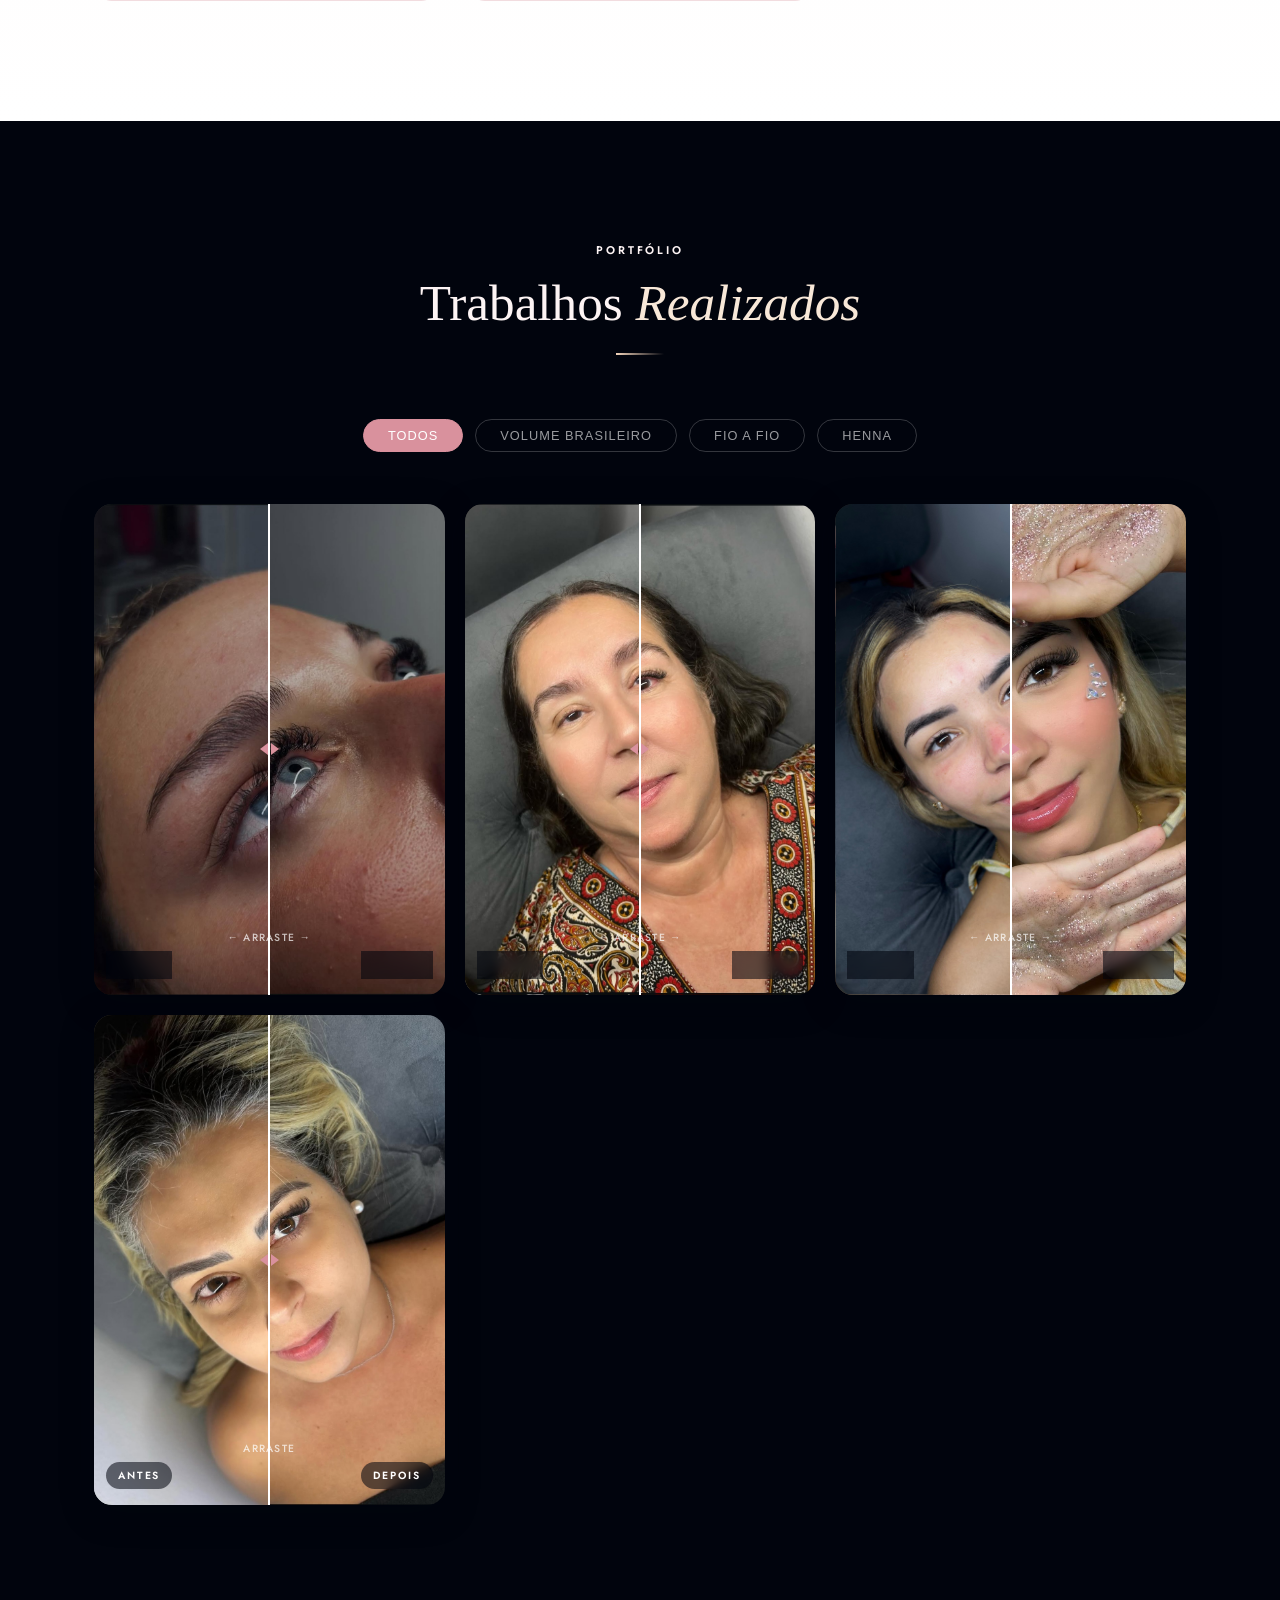
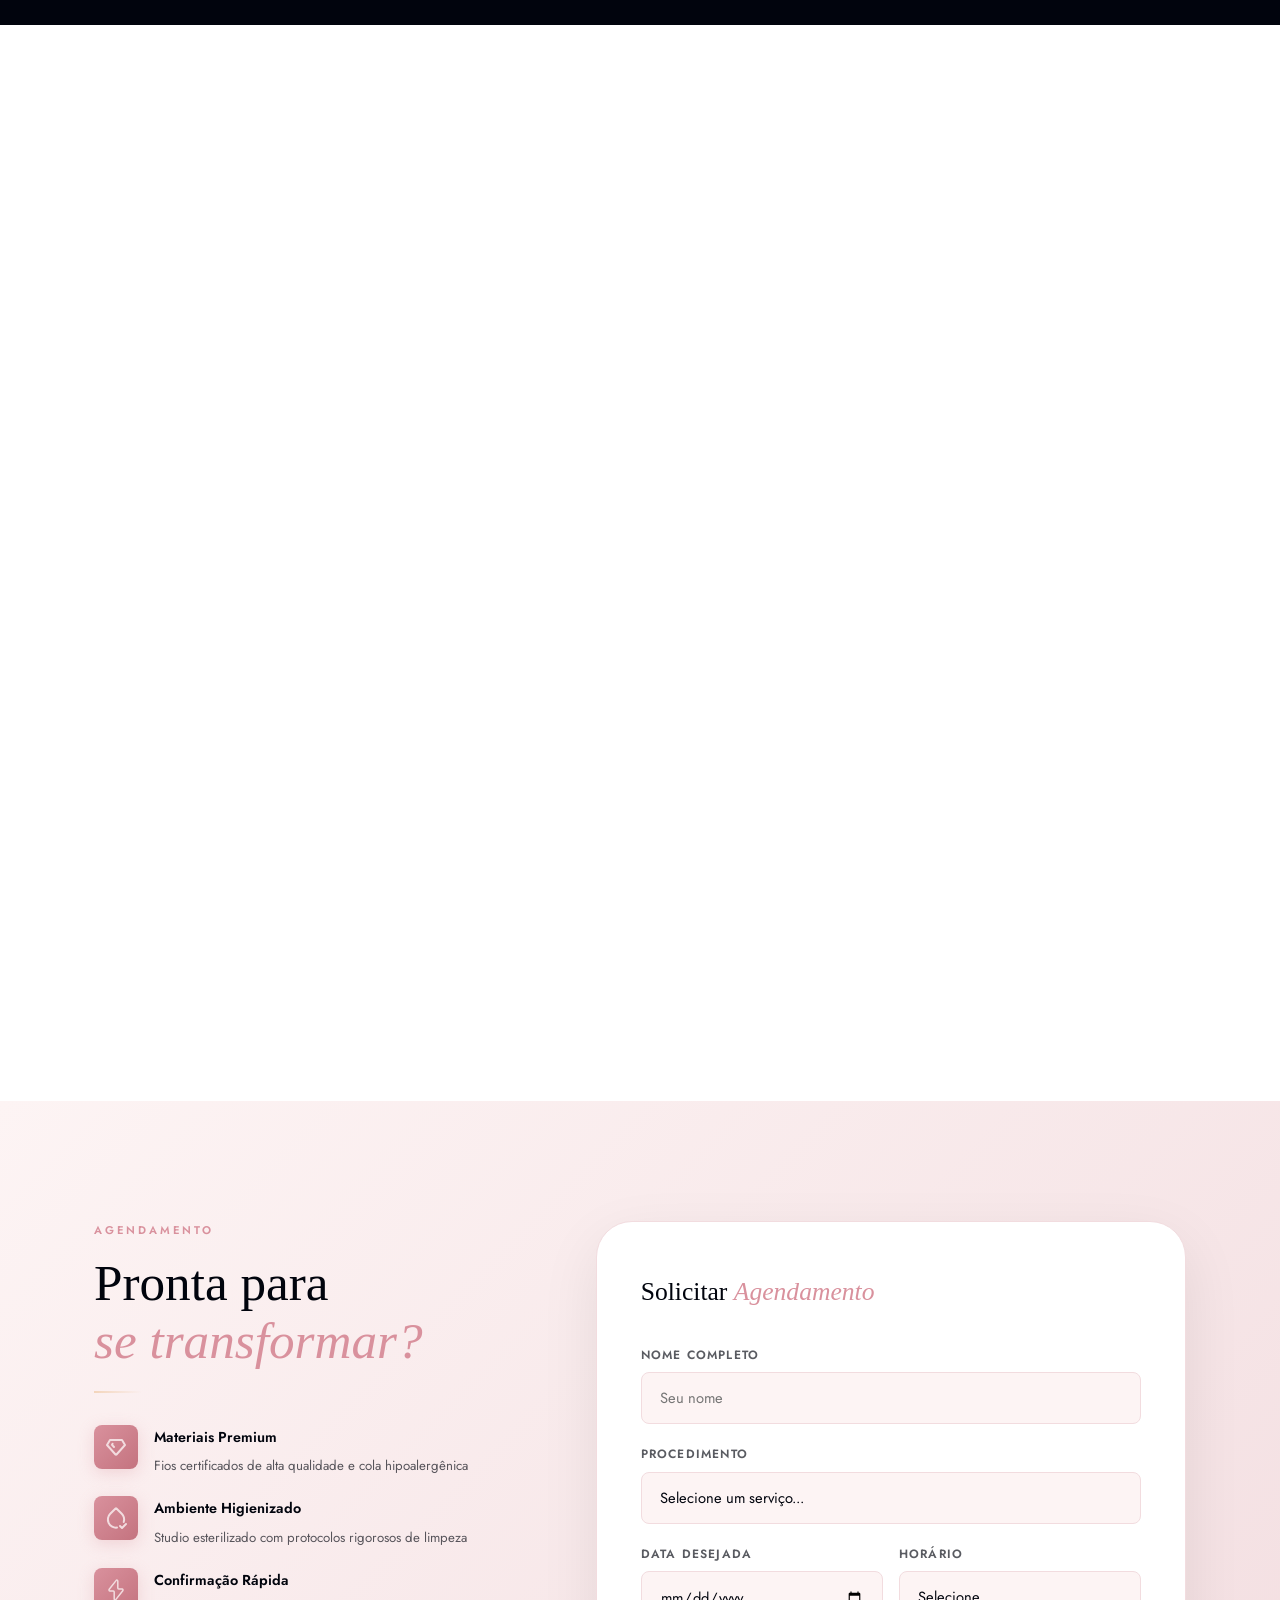
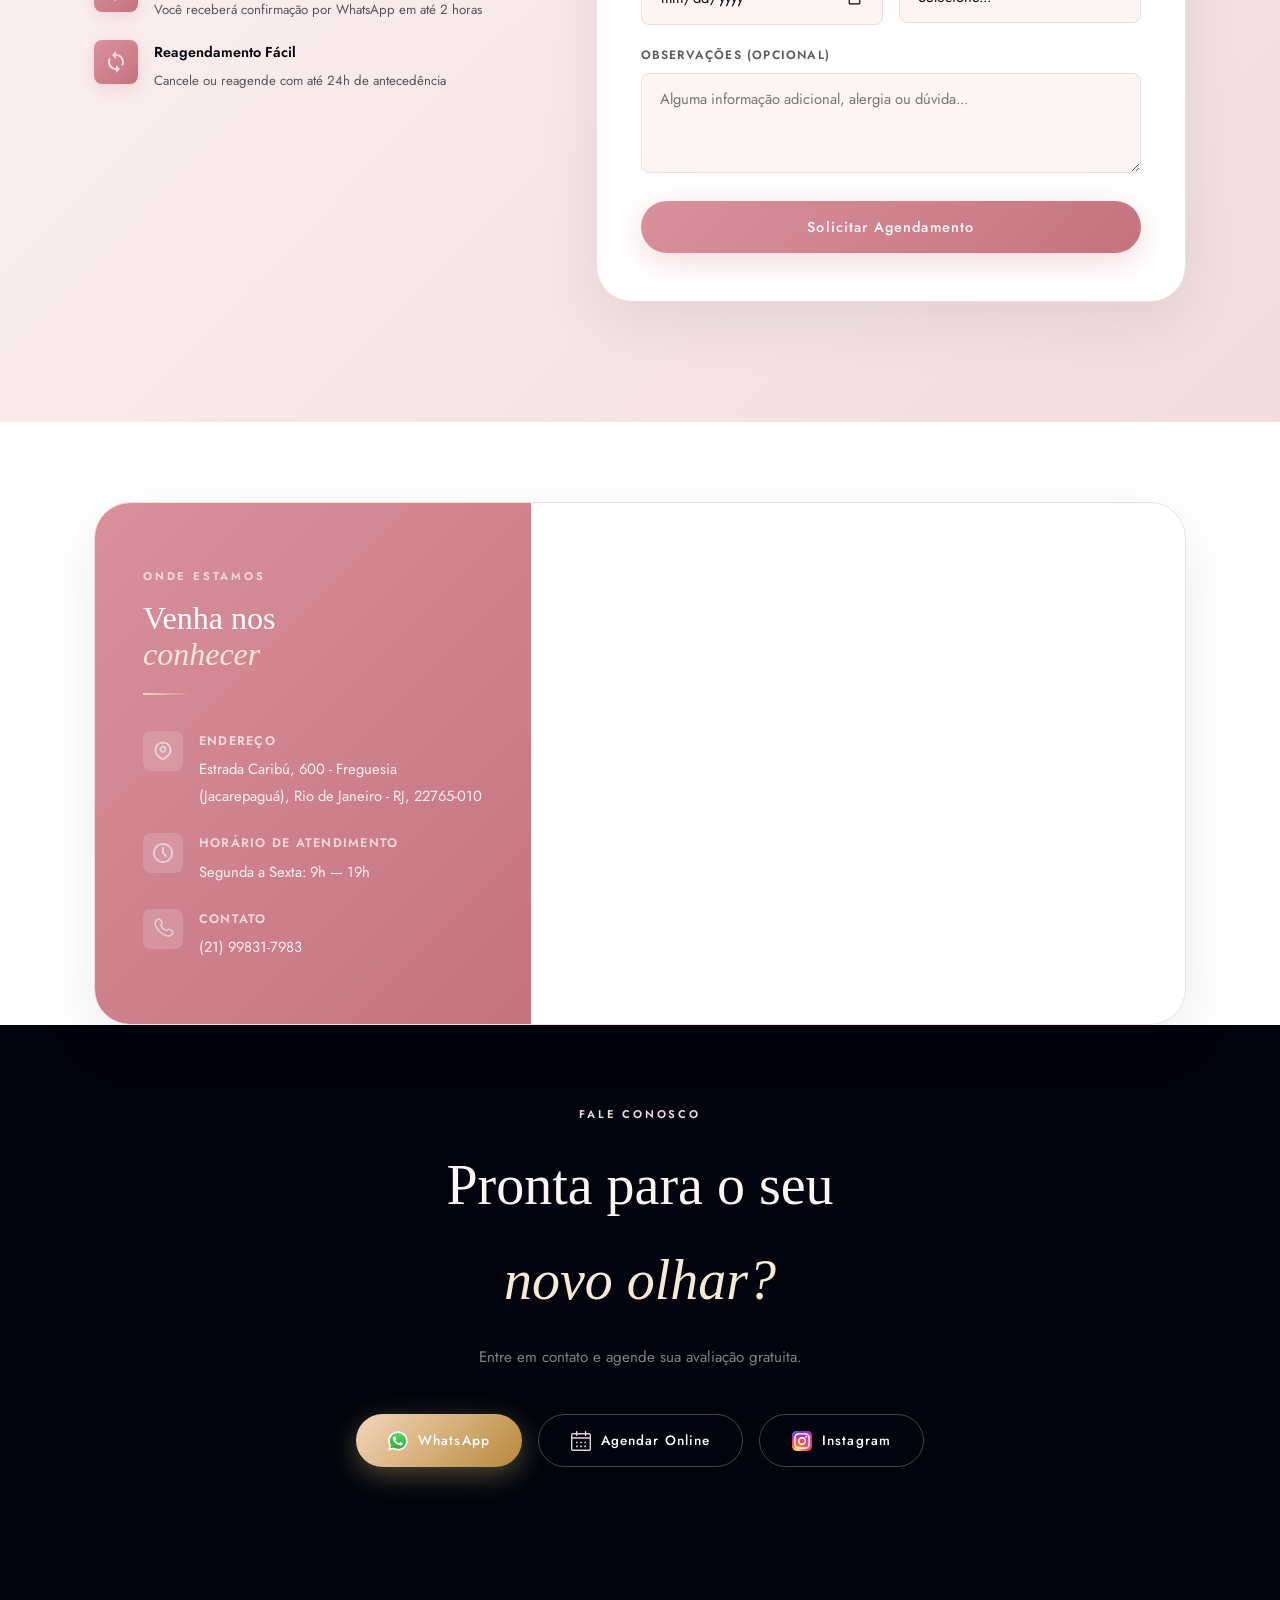
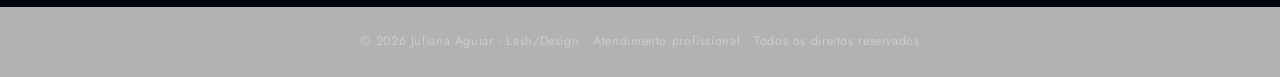
==== commit d002e84f: "Update index.html" ====
--- a/index.html
+++ b/index.html
@@ -147,7 +147,7 @@
           </h2>
           <div class="gold-line"></div>
           <p>
-            Olá! Sou <strong>Juliana Aguiar</strong>, designer de cílios certificada com mais de 1 anos
+            Olá! Sou <strong>Juliana Aguiar</strong>, designer de cílios certificada com mais de 1 ano
             de experiência em lash design. Minha paixão é realçar a beleza natural de cada cliente
             com técnicas personalizadas e materiais de primeira qualidade.
           </p>
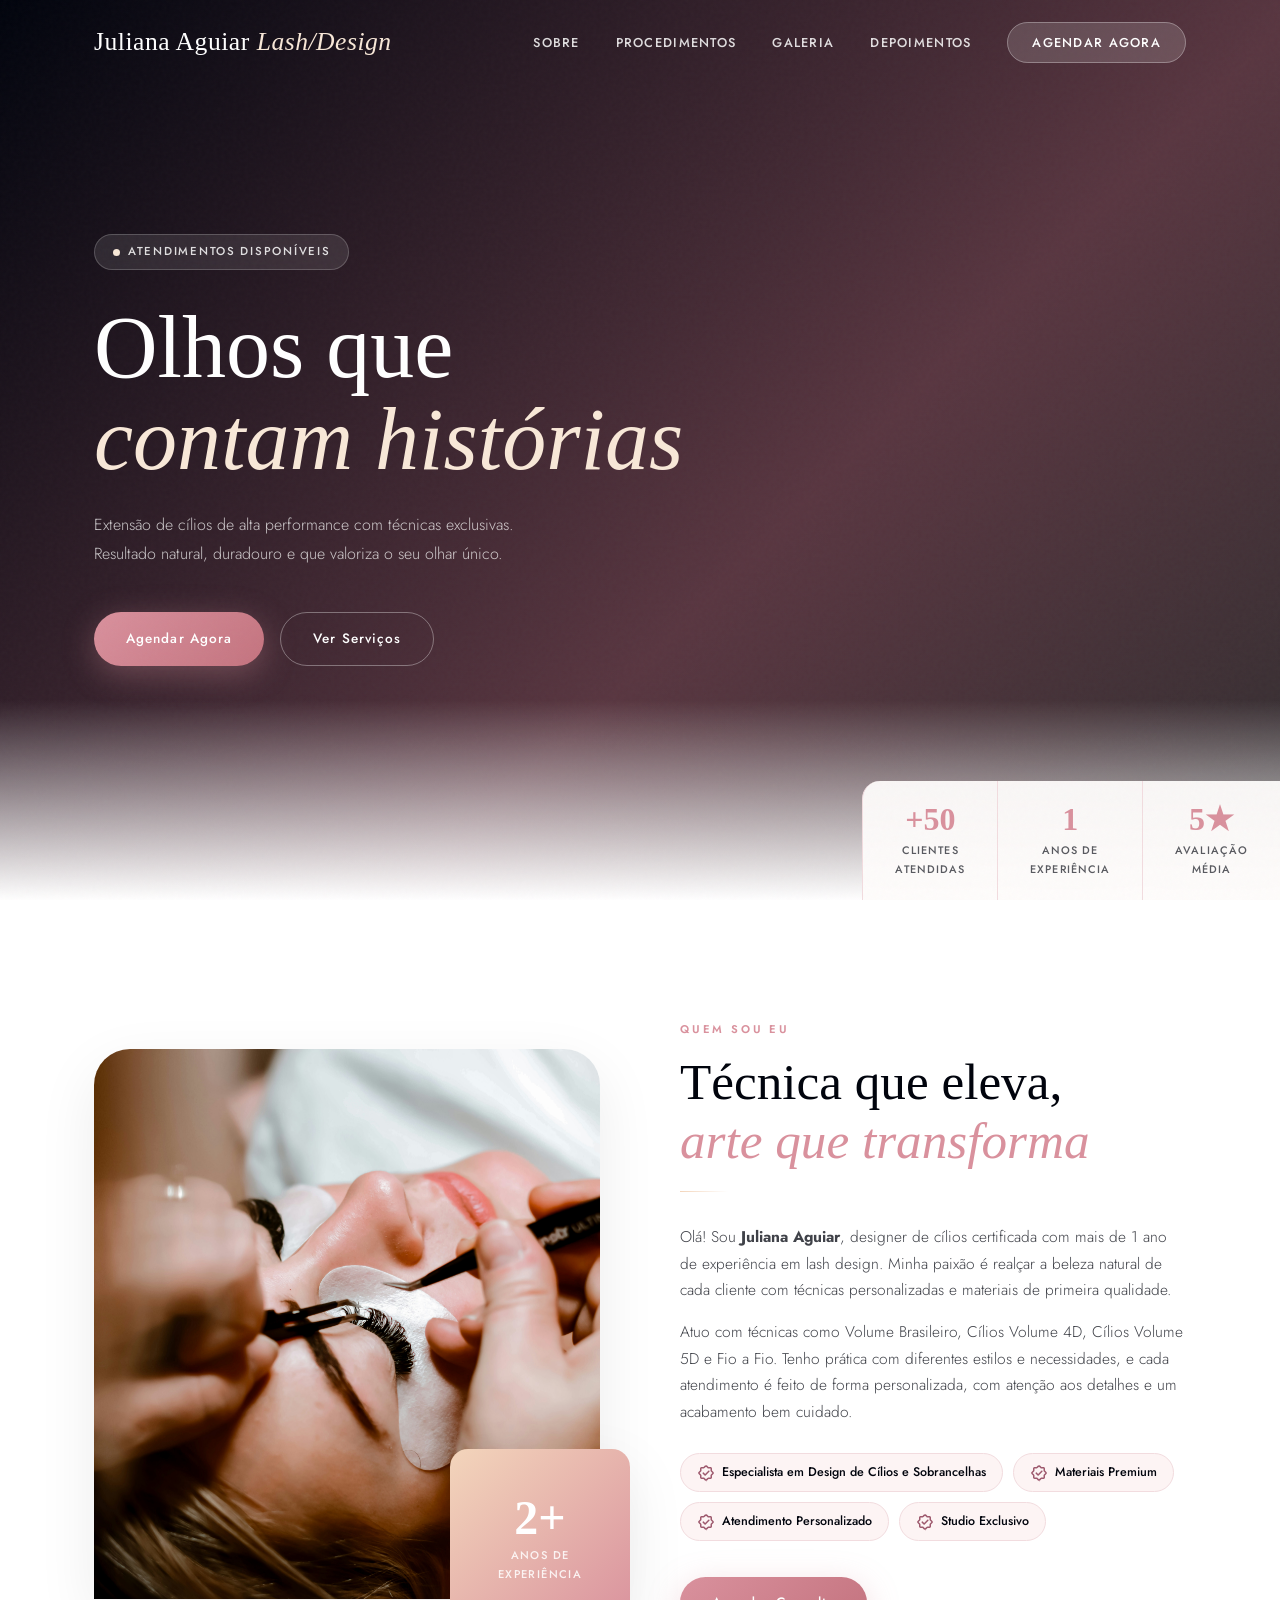
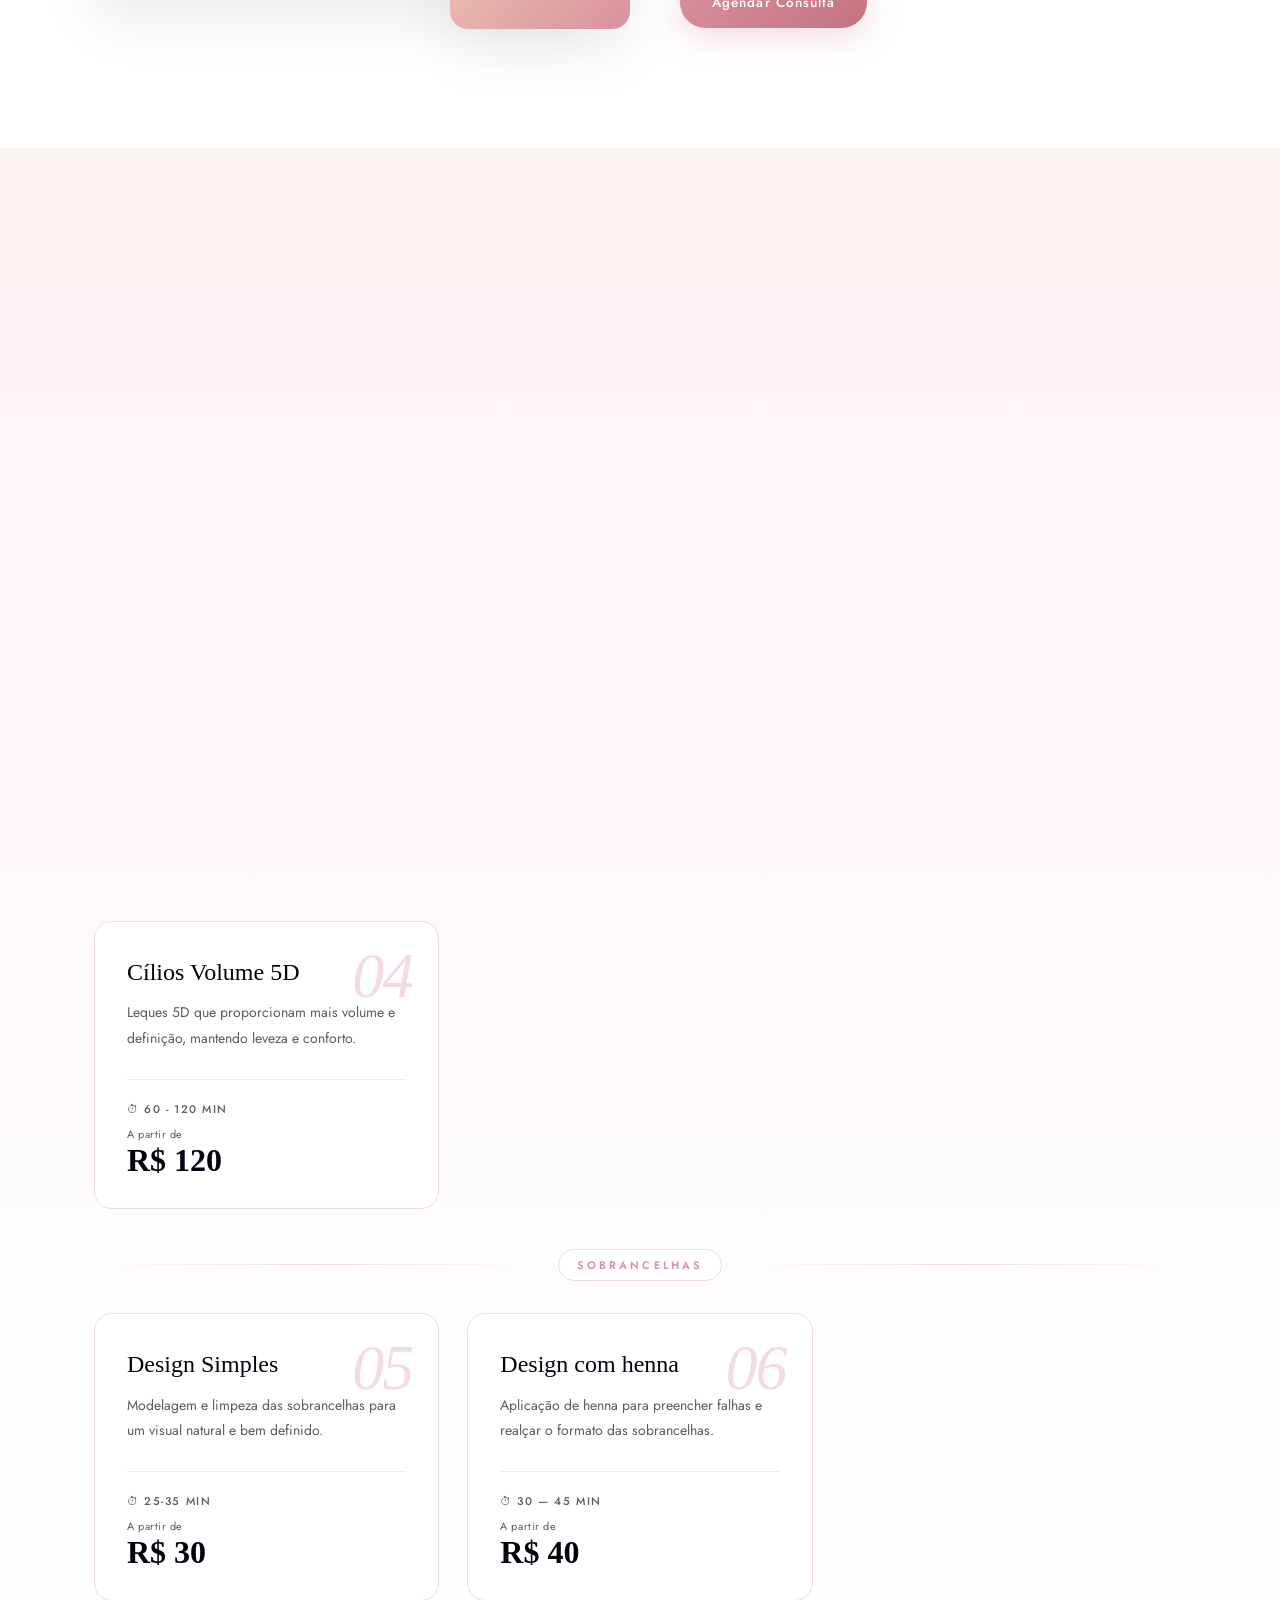
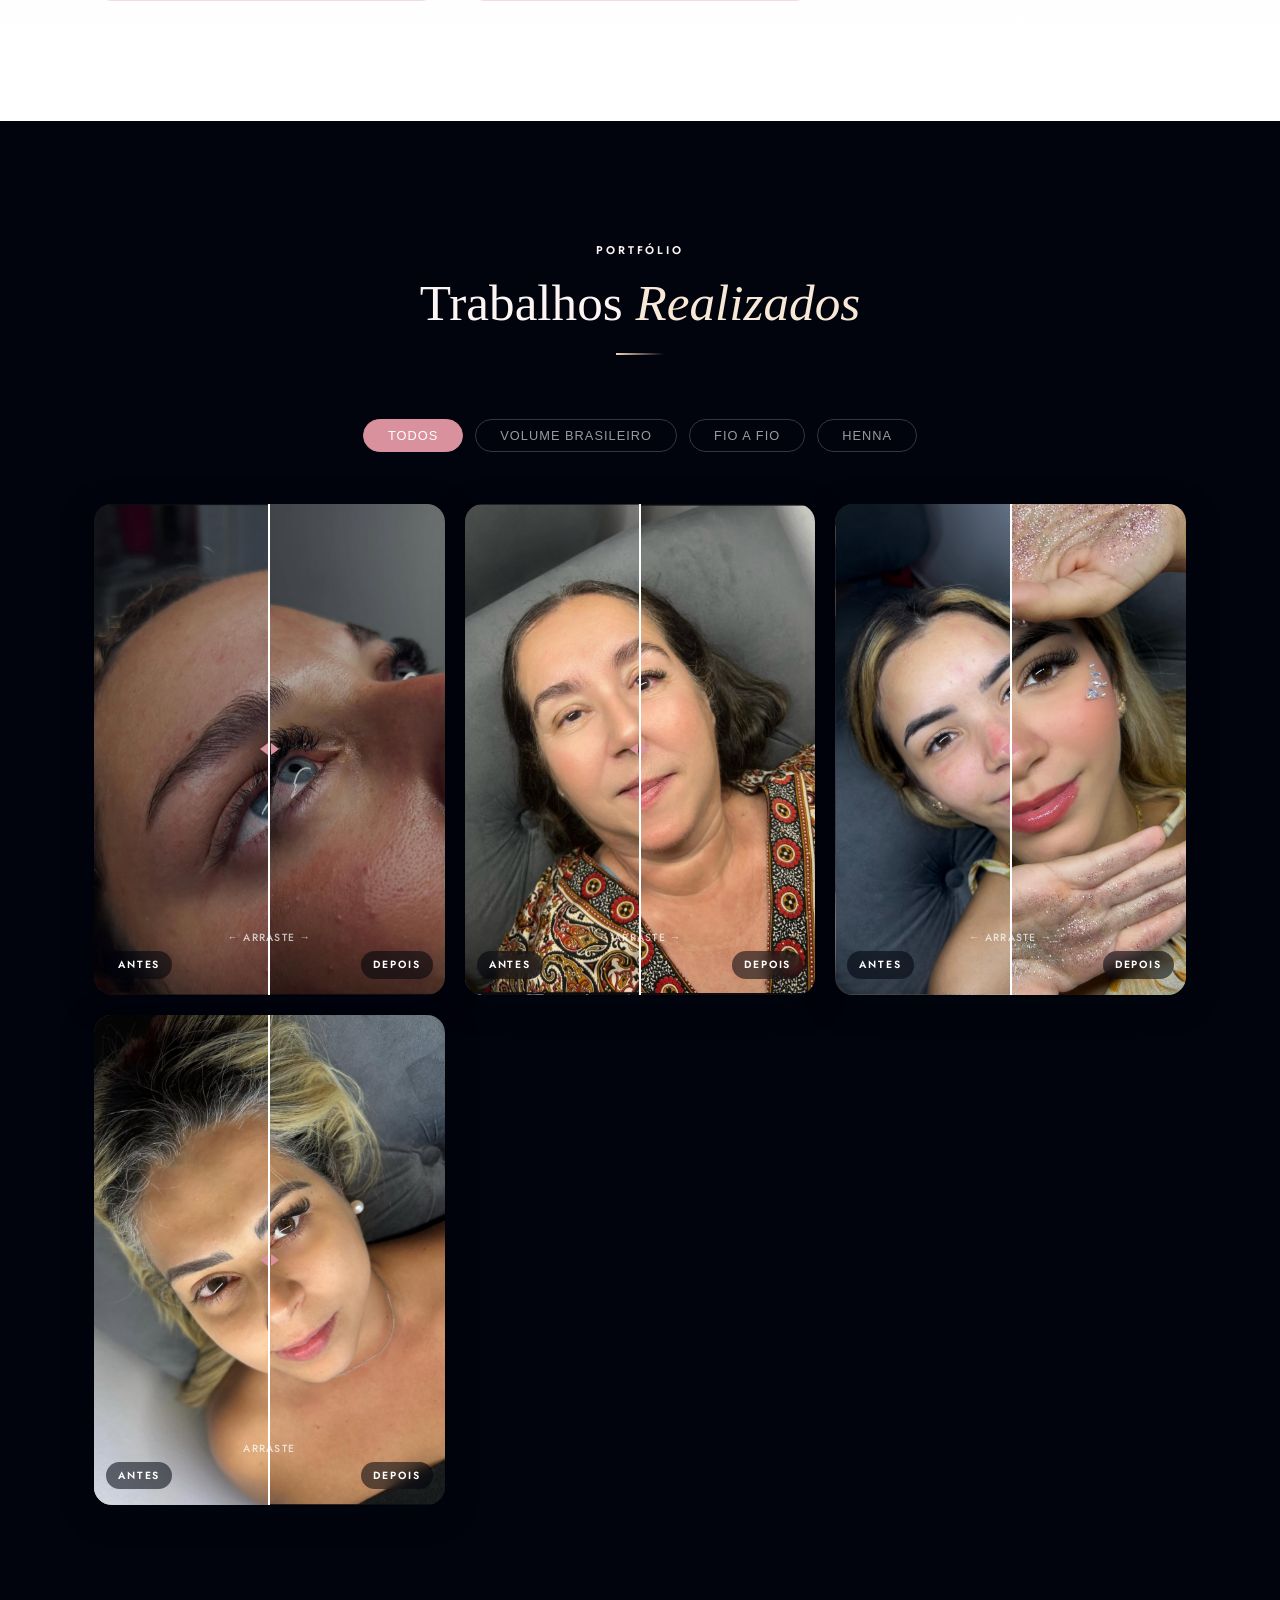
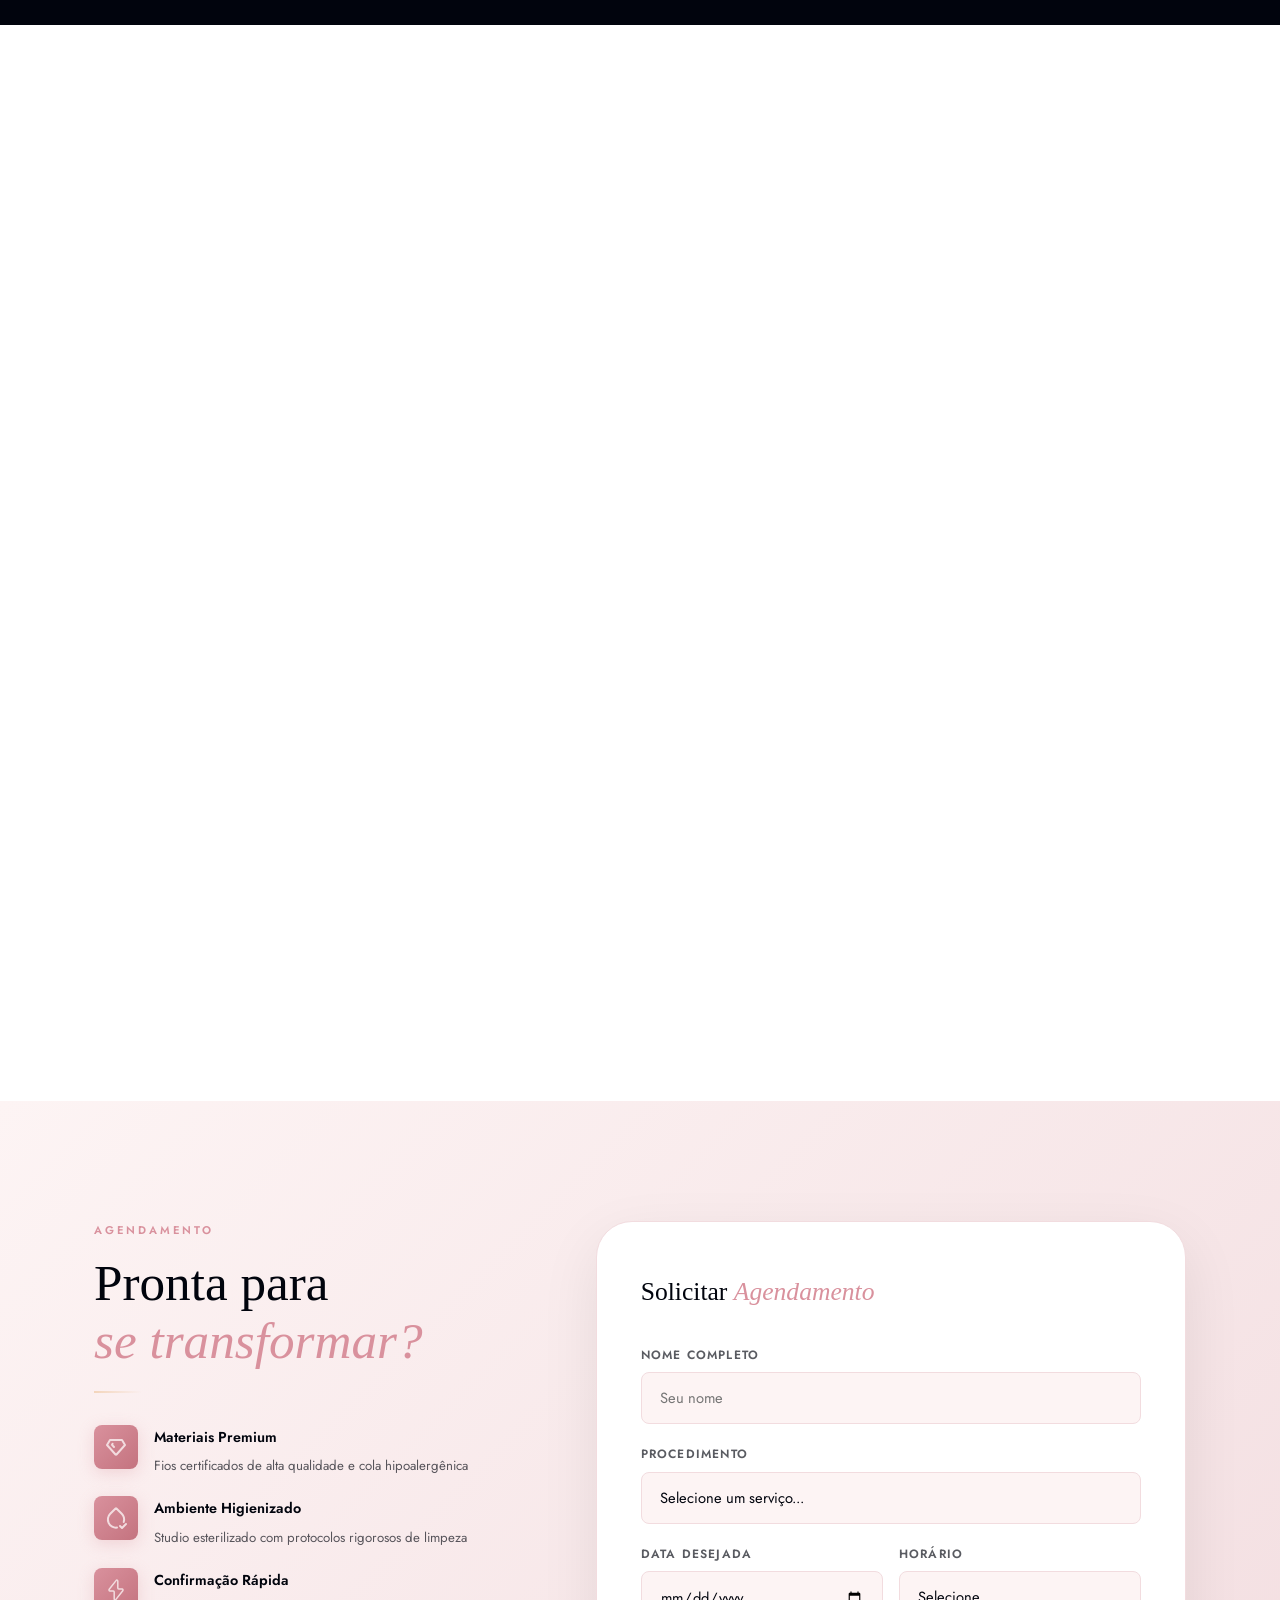
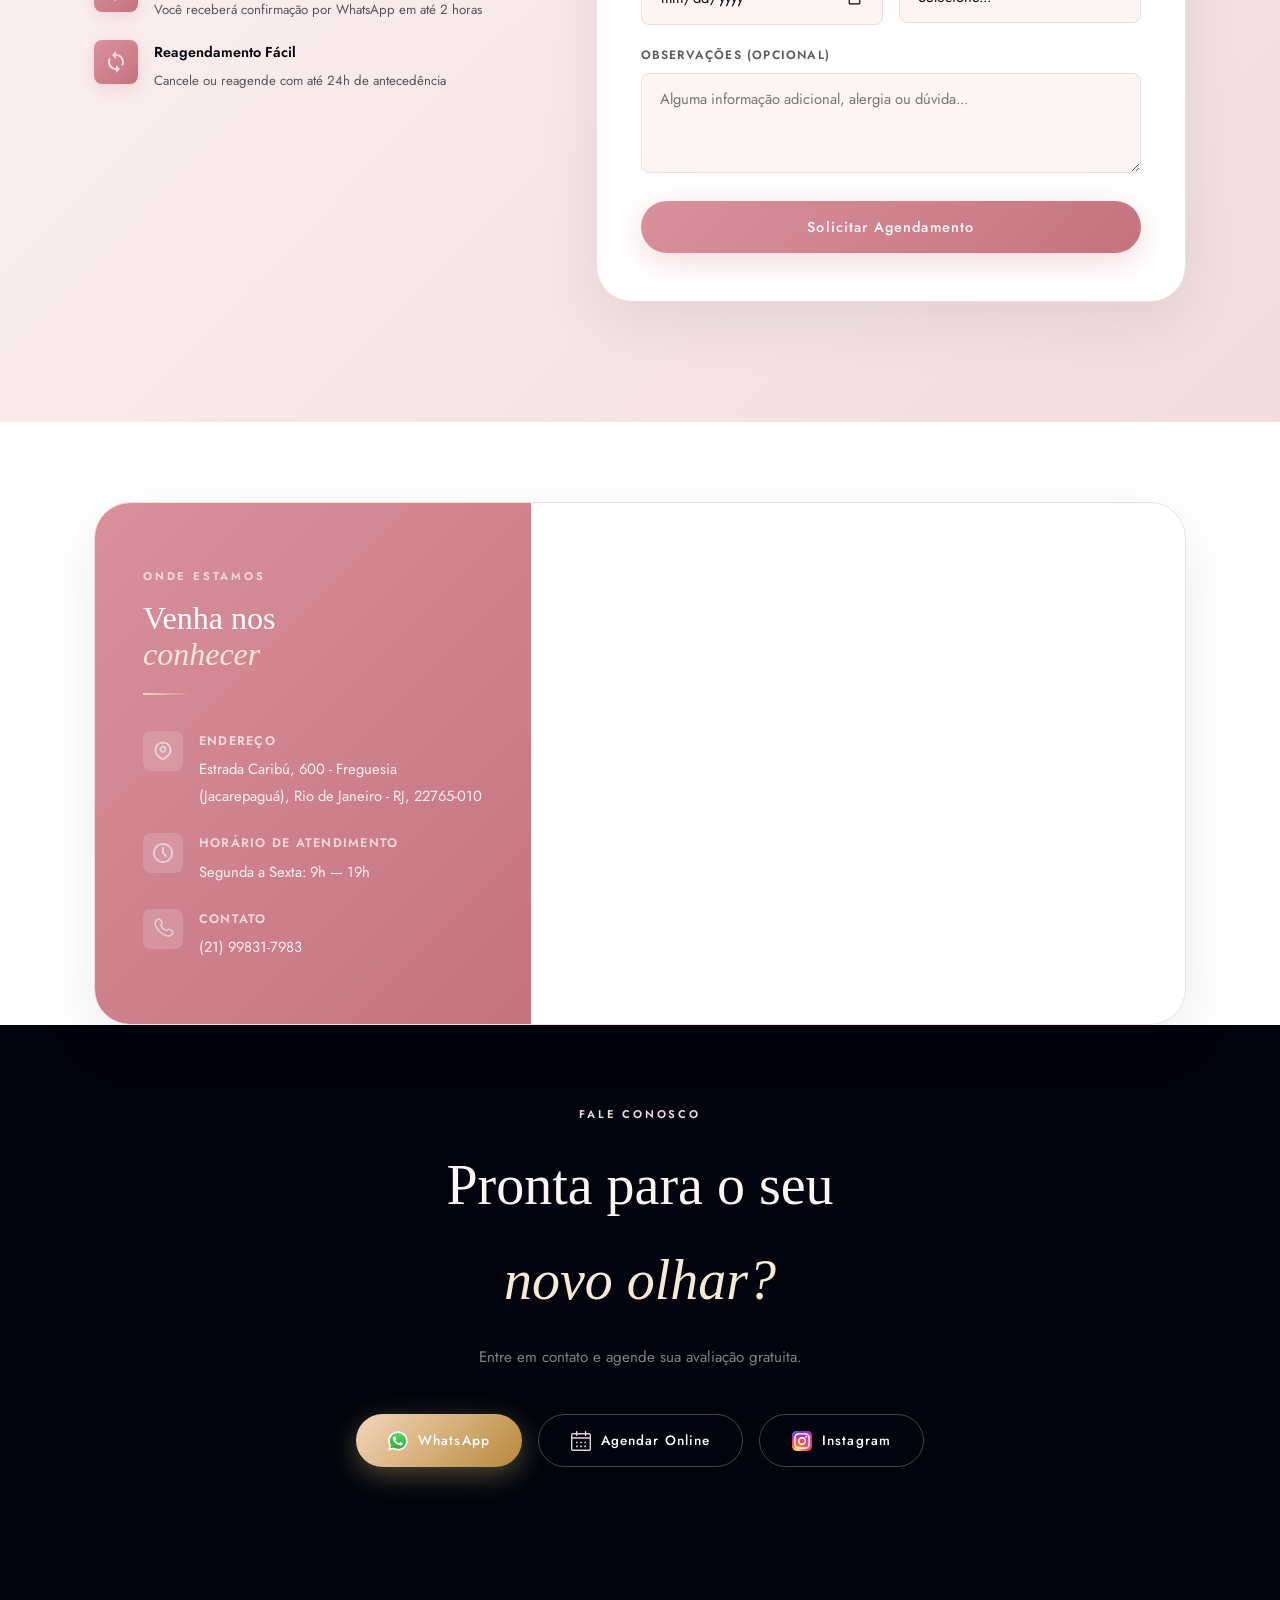
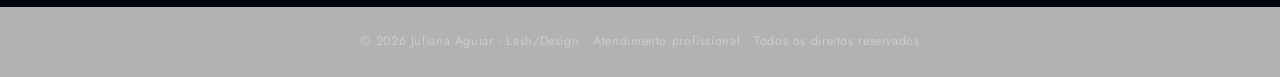
==== commit 6a897432: "Update index.html" ====
--- a/index.html
+++ b/index.html
@@ -147,7 +147,7 @@
           </h2>
           <div class="gold-line"></div>
           <p>
-            Olá! Sou <strong>Juliana Aguiar</strong>, designer de cílios certificada com mais de 1 ano
+            Olá! Sou <strong>Juliana Aguiar</strong>, designer de cílios certificada com mais de 1 ano  
             de experiência em lash design. Minha paixão é realçar a beleza natural de cada cliente
             com técnicas personalizadas e materiais de primeira qualidade.
           </p>
